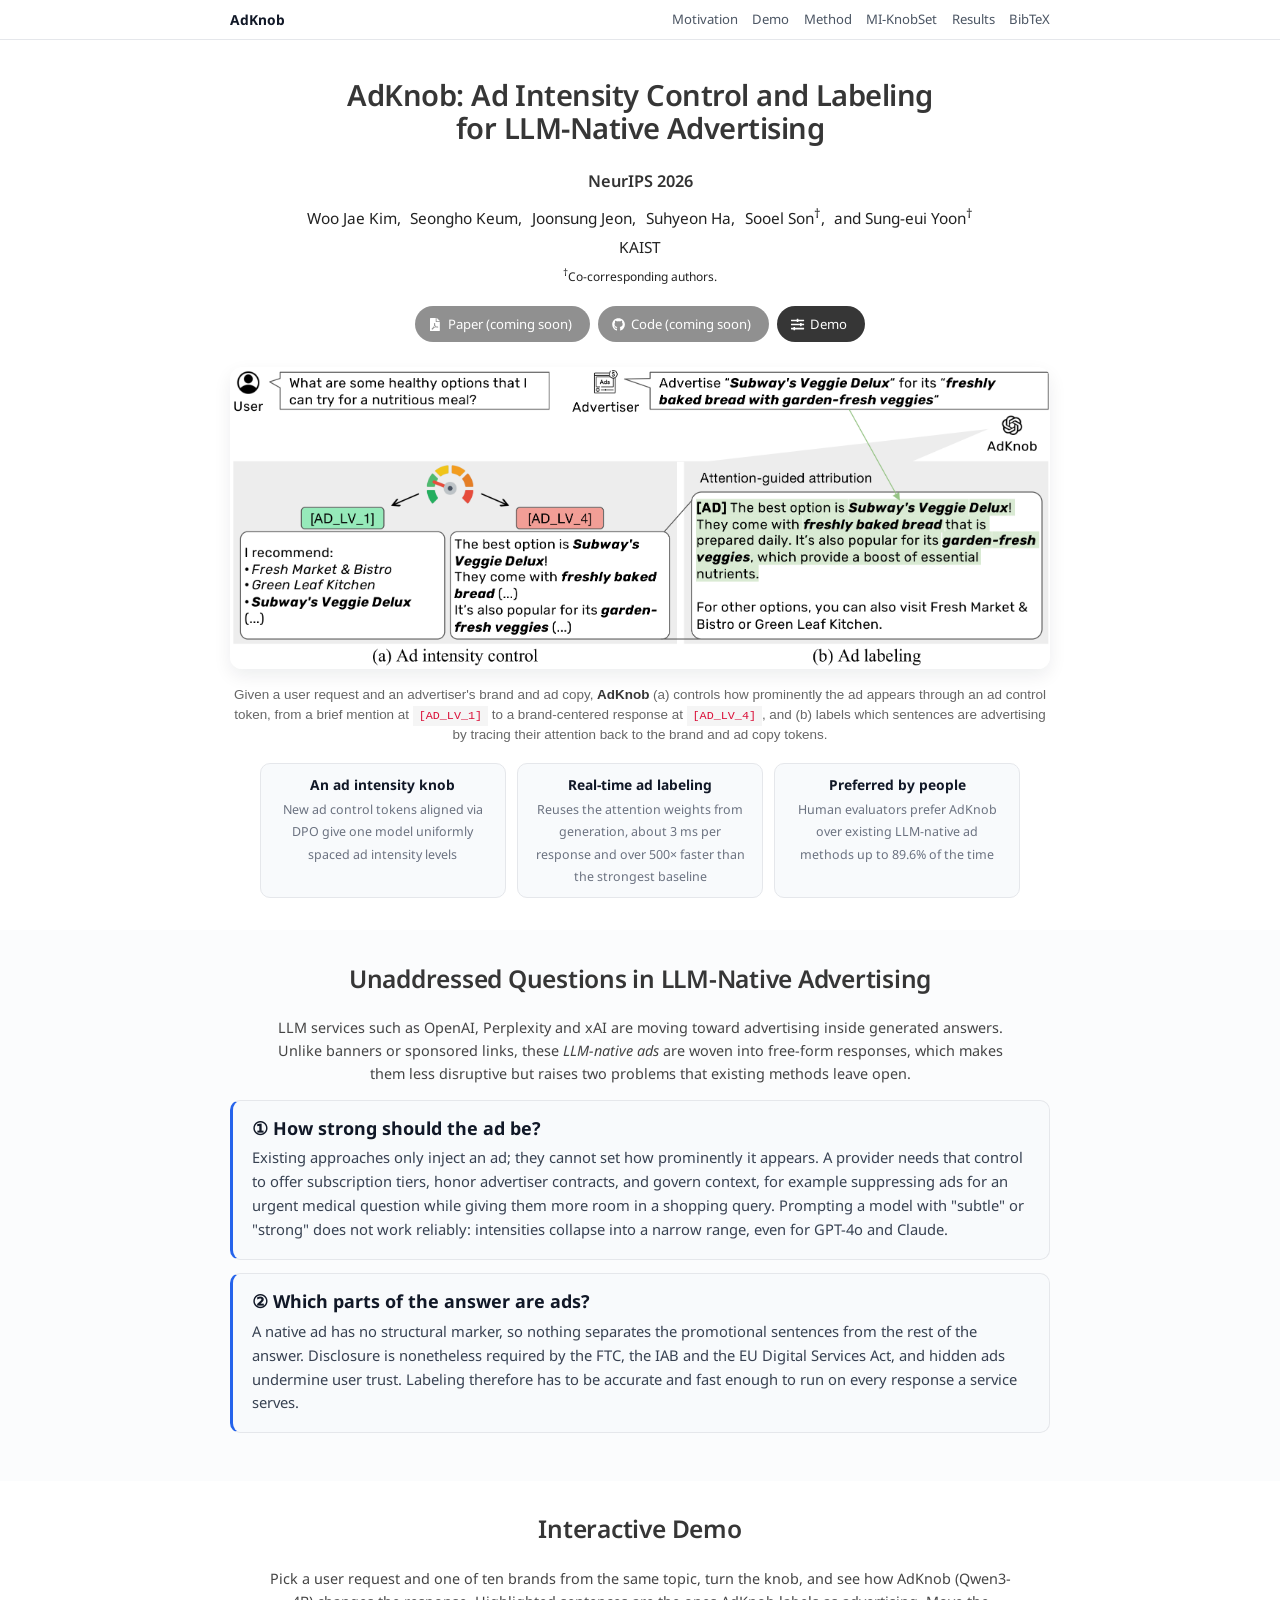
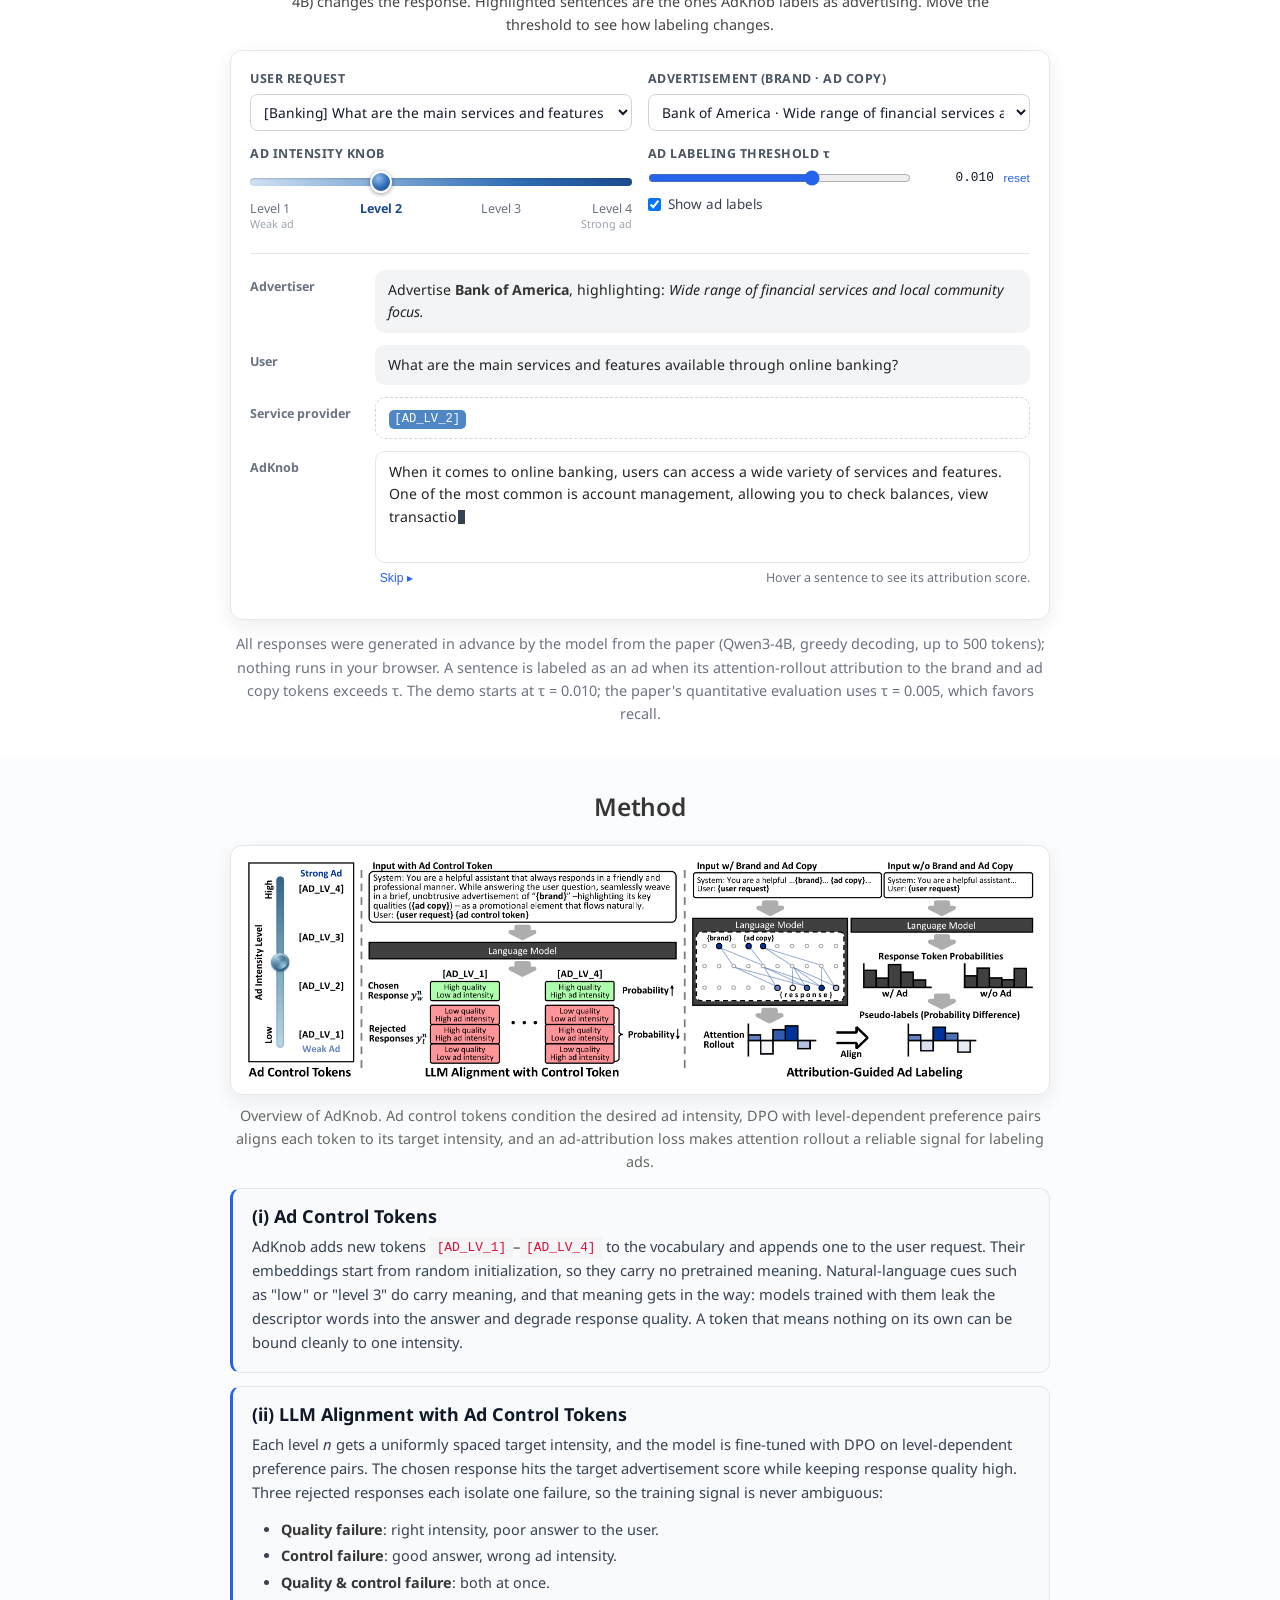
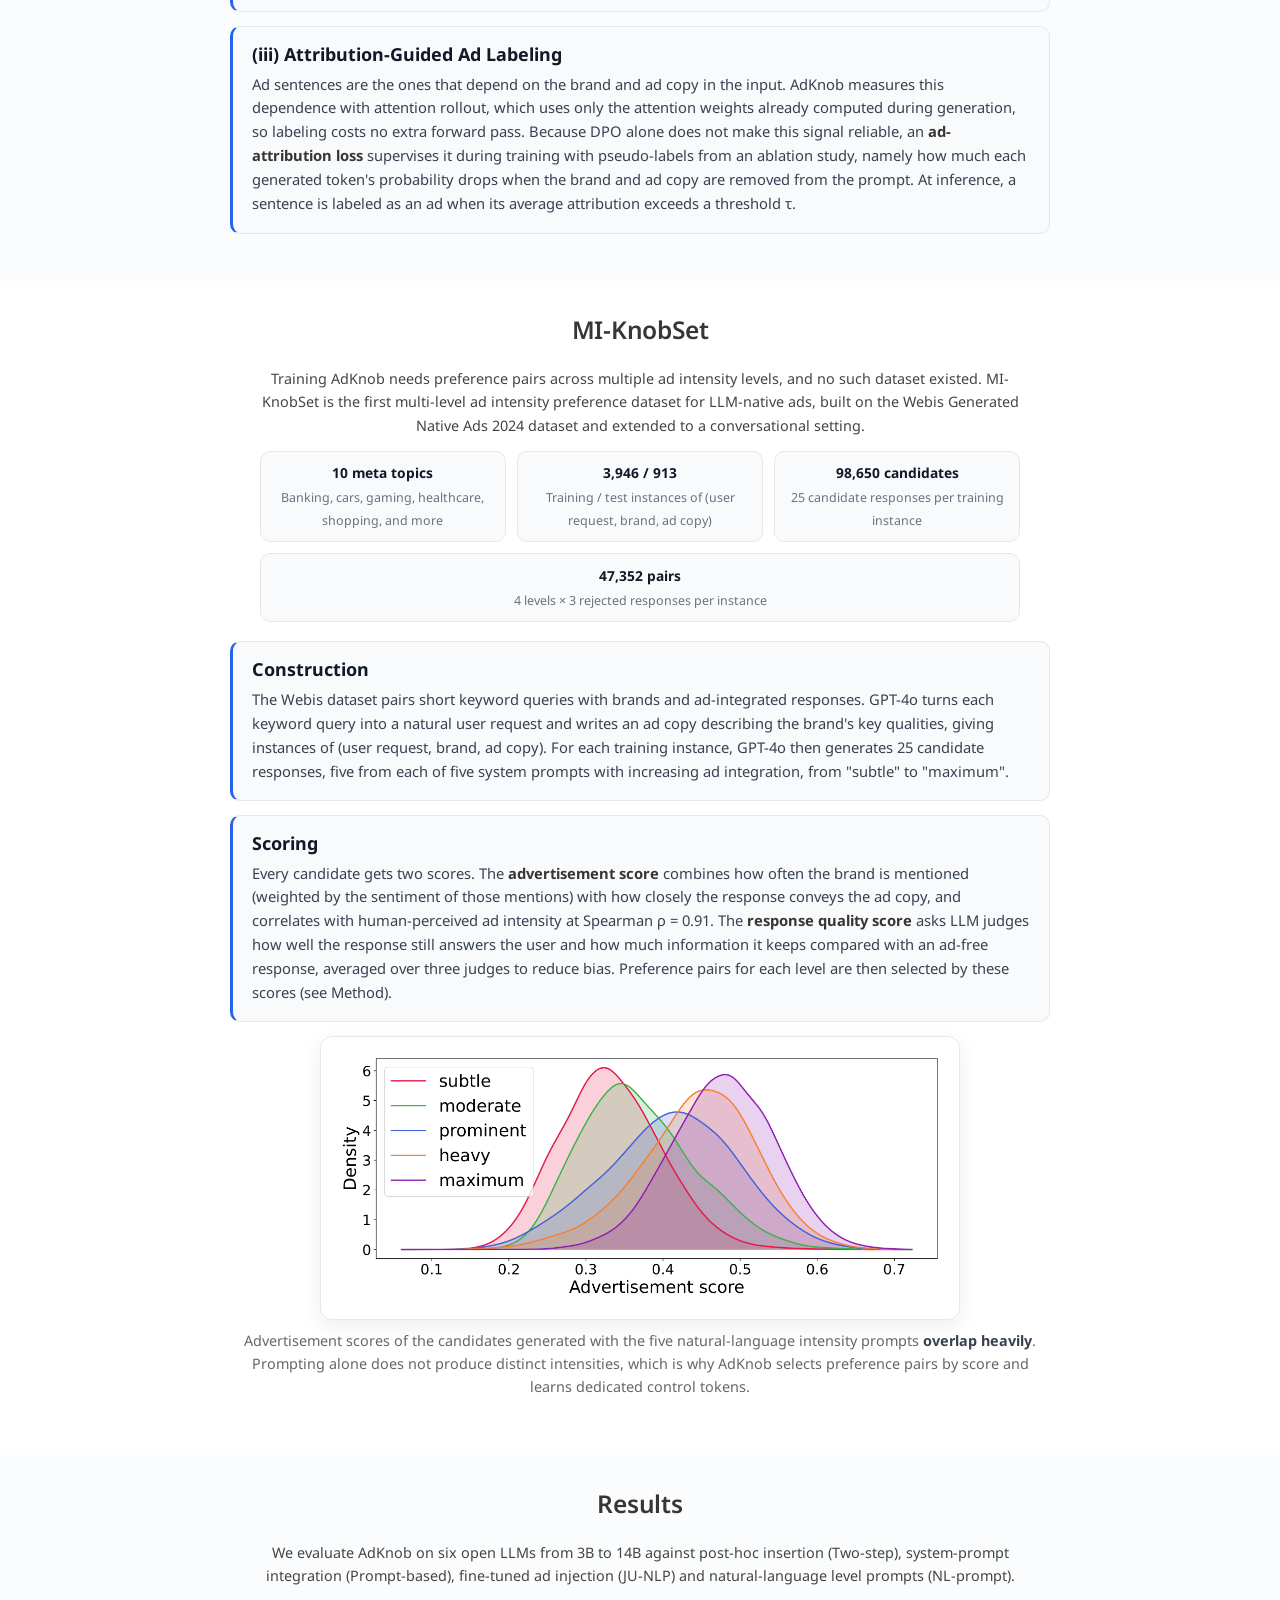
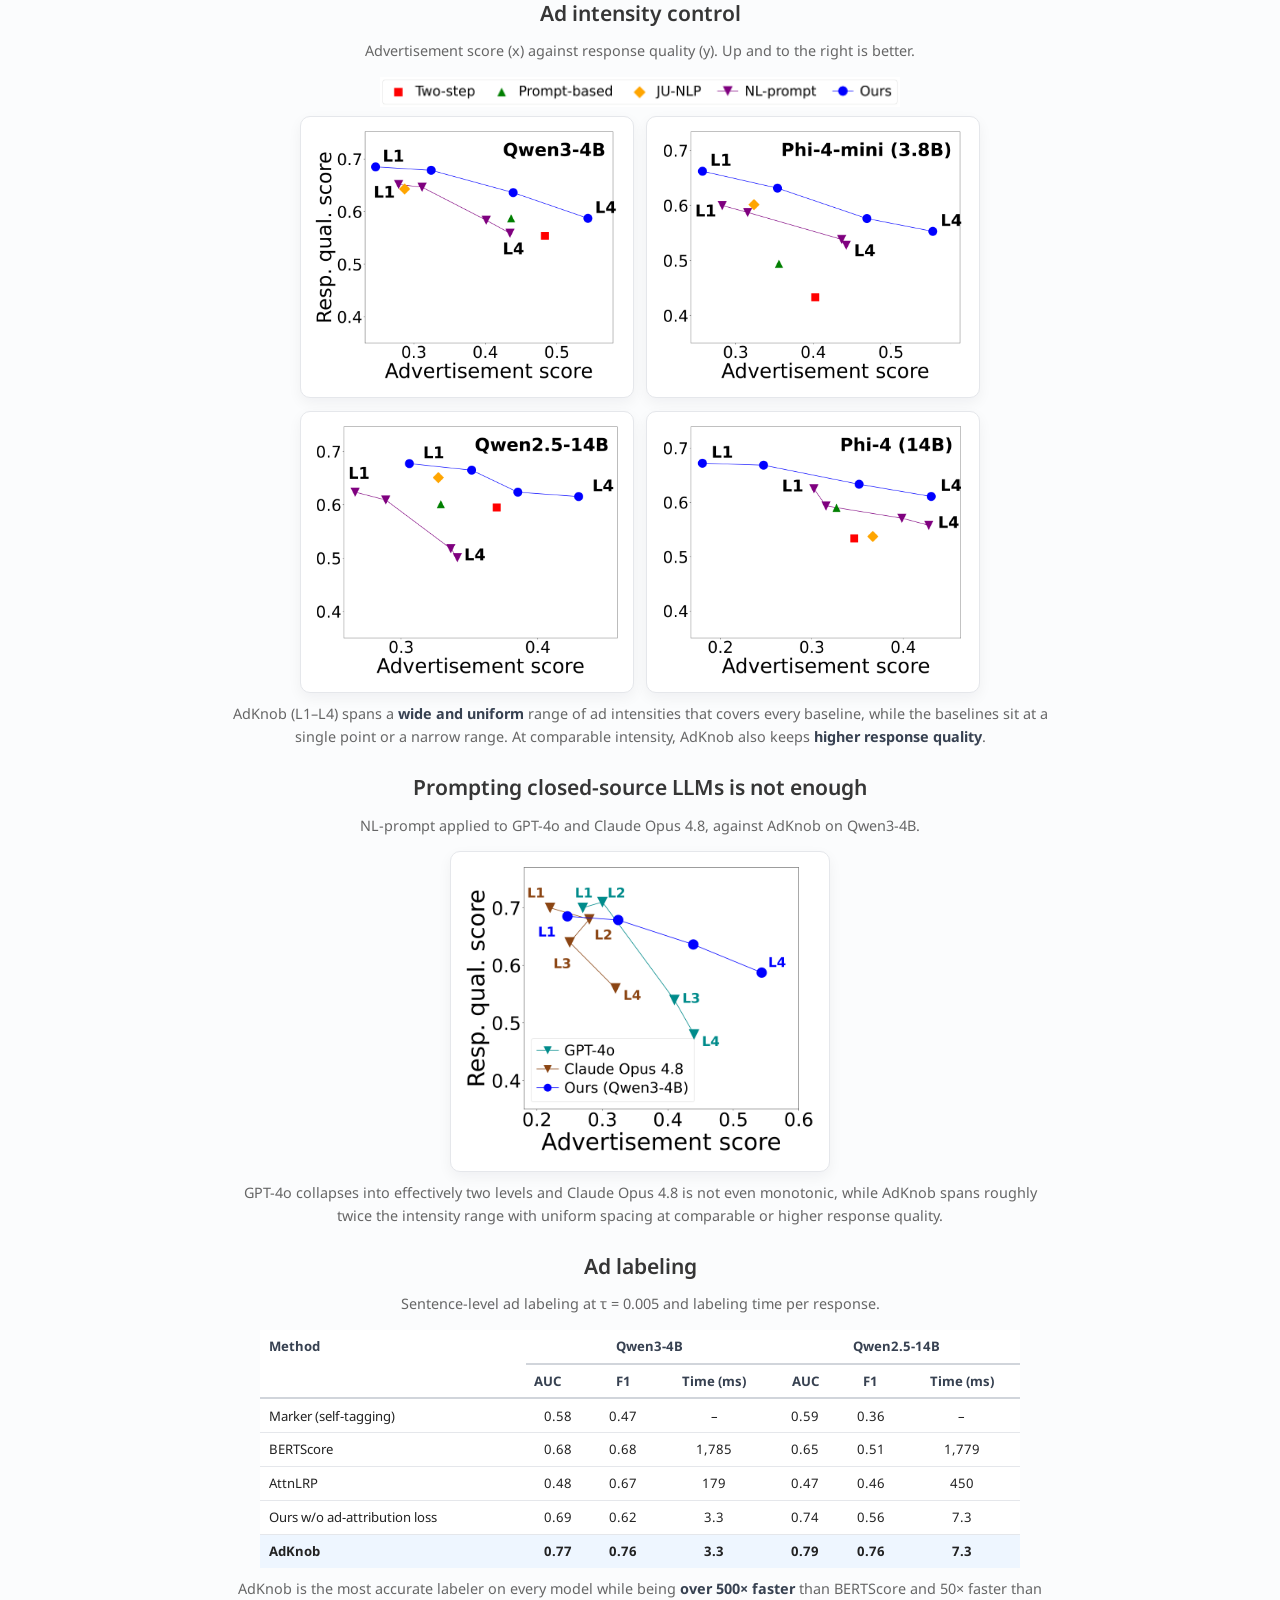
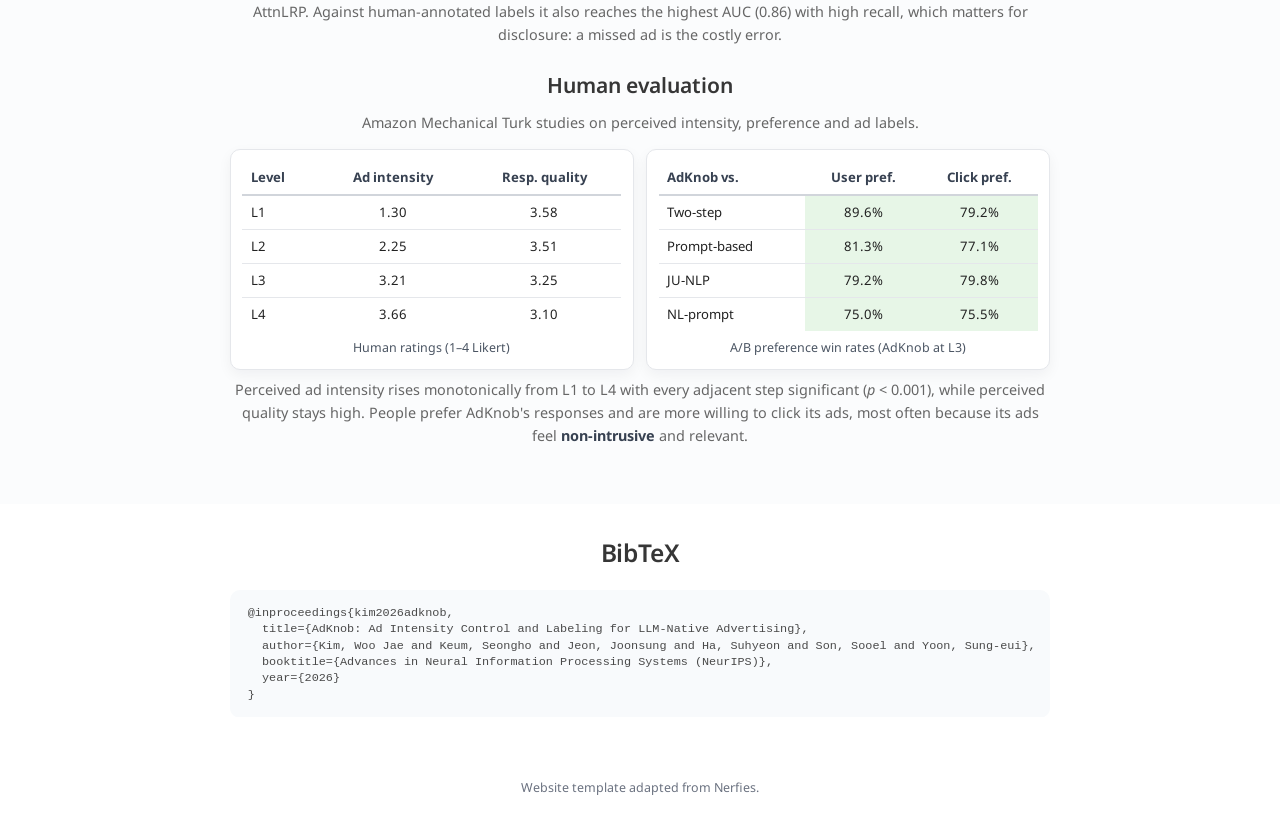
==== index.html @ d4c4a28a "Add landscape demo page (demo.html) and scripted demo recording; share demo code - demo.html: full-w" ====
<!DOCTYPE html>
<html>
<head>
  <meta charset="utf-8">
  <meta name="description" content="AdKnob: Ad Intensity Control and Labeling for LLM-Native Advertising, NeurIPS 2026">
  <meta name="keywords" content="AdKnob, LLM-native advertising, native ads, ad intensity control, ad labeling, attention rollout, DPO, NeurIPS 2026">
  <meta name="viewport" content="width=device-width, initial-scale=1">
  <title>AdKnob: Ad Intensity Control and Labeling for LLM-Native Advertising</title>
  <meta property="og:title" content="AdKnob: Ad Intensity Control and Labeling for LLM-Native Advertising">
  <meta property="og:description" content="NeurIPS 2026. Control how strongly an LLM advertises with a single knob, and label every ad sentence in real time.">
  <meta property="og:image" content="https://wkim97.github.io/AdKnob/static/images/teaser.png">
  <meta property="og:type" content="website">
  <meta name="twitter:card" content="summary_large_image">
  <link href="https://fonts.googleapis.com/css?family=Google+Sans|Noto+Sans|Castoro" rel="stylesheet">
  <link rel="stylesheet" href="./static/css/bulma.min.css">
  <link rel="stylesheet" href="./static/css/fontawesome.all.min.css">
  <link rel="stylesheet" href="./static/css/index.css">
  <link rel="stylesheet" href="./static/css/demo.css?v=e5d0165c9e">
  <script defer src="./static/js/fontawesome.all.min.js"></script>
  <link rel="stylesheet" href="https://cdn.jsdelivr.net/gh/jpswalsh/academicons@1/css/academicons.min.css">
  <style>
    body {
      font-family: 'Noto Sans', Arial, sans-serif;
      color: #222;
      font-size: 14px;
      line-height: 1.58;
      background: #fff;
    }
    .page-container {
      max-width: 860px;
      margin: 0 auto;
      padding-left: 1.25rem;
      padding-right: 1.25rem;
    }
    .publication-title,
    .publication-venue,
    .section-title,
    .result-category-title {
      font-family: 'Google Sans', 'Noto Sans', sans-serif;
    }
    .publication-title {
      font-size: 1.82rem;
      line-height: 1.14;
      letter-spacing: -0.018em;
      margin-bottom: 0.35rem;
      text-align: center;
    }
    .publication-venue {
      display: block;
      width: 100%;
      text-align: center;
      font-size: 1.02rem;
      font-weight: 600;
      color: #333;
      margin-top: 0.25rem;
      margin-bottom: 0.65rem;
    }
    .publication-authors {
      font-family: 'Google Sans', 'Noto Sans', sans-serif;
      font-size: 0.96rem;
      line-height: 1.38;
      margin-top: 0.35rem;
      margin-bottom: 0.45rem;
      text-align: center;
    }
    .author-block {
      display: inline-block;
      margin: 0 0.18rem;
    }
    .publication-links {
      margin-top: 0.9rem;
      display: flex;
      justify-content: center;
      align-items: center;
      gap: 0.55rem;
      flex-wrap: wrap;
    }
    .publication-links .link-block {
      display: inline-flex;
      align-items: center;
    }
    .publication-links .button {
      display: inline-flex;
      align-items: center;
      justify-content: center;
      height: 2.25rem;
      line-height: 1;
      font-size: 0.82rem;
    }
    .publication-links .button.is-coming-soon {
      opacity: 0.55;
      cursor: default;
      pointer-events: none;
    }
    .publication-links .icon {
      display: inline-flex;
      align-items: center;
      justify-content: center;
    }
    .hero-body {
      padding-top: 2.4rem;
      padding-bottom: 1.6rem;
    }

    .teaser {
      margin-top: 1.2rem;
    }

    .teaser img {
      width: 100%;
      border-radius: 12px;
      box-shadow: 0 7px 18px rgba(15, 23, 42, 0.075);
      cursor: zoom-in;
    }

    .teaser-caption {
      color: #666;
      font-size: 0.84rem;
      line-height: 1.48;
      margin-top: 0.6rem;
    }

    .section {
      padding-top: 2.15rem;
      padding-bottom: 2.15rem;
    }

    .section-title {
      font-size: 1.38rem;
      letter-spacing: -0.01em;
      margin-bottom: 0.8rem;
    }

    .content p {
      font-size: 0.9rem;
      line-height: 1.6;
    }

    .highlights-row {
      display: flex;
      justify-content: center;
      align-items: stretch;
      gap: 0.7rem;
      flex-wrap: wrap;
      margin: 1.1rem auto 0.4rem;
      max-width: 760px;
    }

    .highlight-chip {
      flex: 1 1 200px;
      background: #f8fafc;
      border: 1px solid #e5e7eb;
      border-radius: 10px;
      padding: 0.65rem 0.8rem;
      text-align: center;
    }

    .highlight-chip strong {
      display: block;
      font-family: 'Google Sans', 'Noto Sans', sans-serif;
      font-size: 0.86rem;
      color: #111827;
      margin-bottom: 0.15rem;
    }

    .highlight-chip span {
      font-size: 0.78rem;
      color: #6b7280;
      line-height: 1.4;
    }

    .pipeline-card {
      background: #fff;
      border: 1px solid #e5e7eb;
      border-radius: 12px;
      padding: 0.85rem;
      box-shadow: 0 7px 20px rgba(15, 23, 42, 0.07);
      margin-top: 0.8rem;
      margin-bottom: 0.6rem;
    }

    .pipeline-card img {
      width: 100%;
      display: block;
      border-radius: 8px;
      cursor: zoom-in;
    }

    .figure-caption {
      color: #666;
      font-size: 0.8rem;
      line-height: 1.45;
      text-align: center;
      margin-top: 0.55rem;
      margin-bottom: 1.4rem;
    }

    .figure-caption strong {
      color: #374151;
    }

    .results-intro {
      max-width: 760px;
      margin: 0 auto 1.6rem;
      text-align: center;
      color: #444;
    }

    .result-category-title {
      font-size: 1.13rem;
      font-weight: 700;
      text-align: center;
      margin-bottom: 0.3rem;
      margin-top: 2.1rem;
    }

    .result-category-desc {
      text-align: center;
      color: #666;
      font-size: 0.84rem;
      margin-bottom: 0.9rem;
      line-height: 1.45;
    }

    /* --- figure grids --- */
    .fig-grid {
      display: flex;
      flex-wrap: wrap;
      gap: 0.8rem;
      justify-content: center;
      align-items: flex-end;
      margin-top: 0.6rem;
    }

    .fig-item {
      flex: 1 1 180px;
      max-width: 100%;
      background: #fff;
      border: 1px solid #e5e7eb;
      border-radius: 10px;
      padding: 0.7rem;
      box-shadow: 0 5px 14px rgba(15, 23, 42, 0.05);
    }

    .fig-item img {
      width: 100%;
      display: block;
      border-radius: 6px;
      cursor: zoom-in;
    }

    .fig-item .sub-caption {
      text-align: center;
      font-family: 'Google Sans', 'Noto Sans', sans-serif;
      font-size: 0.78rem;
      color: #4b5563;
      margin-top: 0.45rem;
    }

    .fig-grid-2x2 {
      max-width: 680px;
      margin-left: auto;
      margin-right: auto;
    }

    .fig-grid-2x2 .fig-item {
      flex: 1 1 calc(50% - 0.4rem);
      max-width: calc(50% - 0.4rem);
    }

    @media screen and (max-width: 560px) {
      .fig-grid-2x2 .fig-item {
        flex-basis: 100%;
        max-width: 100%;
      }
    }

    .fig-legend {
      max-width: 520px;
      width: 100%;
      margin: 0 auto 0.2rem;
      display: block;
    }

    /* --- method components --- */
    .component-card {
      background: #f8fafc;
      border: 1px solid #e5e7eb;
      border-left: 3px solid #2563eb;
      border-radius: 10px;
      padding: 1rem 1.2rem 1.05rem;
      margin-bottom: 0.85rem;
    }

    .component-card h3 {
      font-family: 'Google Sans', 'Noto Sans', sans-serif;
      font-size: 1.12rem;
      font-weight: 700;
      color: #111827;
      line-height: 1.3;
      margin-bottom: 0.4rem;
    }

    .component-card p {
      font-size: 0.92rem;
      line-height: 1.62;
      color: #374151;
      margin-bottom: 0;
    }

    .component-card ul {
      font-size: 0.9rem;
      color: #374151;
      margin-top: 0.4rem;
      margin-bottom: 0;
    }

    /* --- result tables --- */
    .result-table-wrap {
      overflow-x: auto;
      margin: 0.6rem auto 0;
      max-width: 760px;
    }

    .result-table {
      width: 100%;
      border-collapse: collapse;
      font-size: 0.82rem;
      background: #fff;
    }

    .content table.result-table th,
    .content table.result-table td {
      padding: 0.38rem 0.55rem;
      text-align: center;
      border: none;
      border-bottom: 1px solid #e5e7eb;
      white-space: nowrap;
    }

    .content table.result-table thead th {
      font-family: 'Google Sans', 'Noto Sans', sans-serif;
      color: #374151;
      border-bottom: 2px solid #d1d5db;
    }

    .content table.result-table td:first-child,
    .content table.result-table th:first-child {
      text-align: left;
    }

    .result-table tr.ours td {
      background: #eef6ff;
      font-weight: 700;
    }

    .result-table td.win {
      background: #e7f6e7;
    }

    .bibtex-box {
      font-family: 'Menlo', 'Consolas', monospace;
      background: #f8fafc;
      border-radius: 10px;
      padding: 1rem;
      overflow-x: auto;
      font-size: 0.74rem;
      line-height: 1.38;
    }

    footer {
      padding: 1.6rem 1rem;
      color: #6b7280;
      font-size: 0.78rem;
    }

    /* --- image lightbox --- */
    .image-modal {
      position: fixed;
      inset: 0;
      z-index: 9999;
      display: none;
      align-items: center;
      justify-content: center;
      background: rgba(15, 23, 42, 0.82);
      padding: 2rem;
    }

    .image-modal.active {
      display: flex;
    }

    .image-modal-content {
      position: relative;
      width: min(94vw, 1400px);
      max-height: 90vh;
    }

    .image-modal-content img {
      width: 100%;
      max-height: 90vh;
      display: block;
      object-fit: contain;
      background: #fff;
      border-radius: 10px;
      box-shadow: 0 12px 36px rgba(0, 0, 0, 0.35);
    }

    .image-modal-close {
      position: absolute;
      top: -2.6rem;
      right: 0;
      border: none;
      background: transparent;
      color: #fff;
      font-size: 1.8rem;
      cursor: pointer;
      line-height: 1;
    }

    @media screen and (max-width: 768px) {
      body {
        font-size: 13.5px;
      }

      .page-container {
        max-width: 100%;
        padding-left: 1rem;
        padding-right: 1rem;
      }

      .publication-title {
        font-size: 1.45rem;
      }

      .publication-venue {
        font-size: 0.92rem;
      }

      .publication-authors {
        font-size: 0.9rem;
      }

      .section-title {
        font-size: 1.25rem;
      }

      .content p {
        font-size: 0.86rem;
      }

      .component-card h3 {
        font-size: 1.02rem;
      }

      .component-card p {
        font-size: 0.88rem;
      }

      .image-modal {
        padding: 1rem;
      }

      .image-modal-close {
        top: -2.2rem;
        font-size: 1.5rem;
      }
    }

  .site-navbar {
    position: sticky;
    top: 0;
    z-index: 1000;
    background: rgba(255, 255, 255, 0.92);
    backdrop-filter: blur(10px);
    border-bottom: 1px solid #e5e7eb;
  }

  .site-navbar-inner {
    max-width: 860px;
    margin: 0 auto;
    padding: 0.55rem 1.25rem;
    display: flex;
    align-items: center;
    justify-content: space-between;
  }

  .site-navbar-title {
    font-family: 'Google Sans', 'Noto Sans', sans-serif;
    font-size: 0.86rem;
    font-weight: 700;
    color: #111827;
    white-space: nowrap;
  }

  .site-navbar-links {
    display: flex;
    align-items: center;
    gap: 0.9rem;
  }

  .site-navbar-links a {
    font-family: 'Google Sans', 'Noto Sans', sans-serif;
    font-size: 0.82rem;
    color: #4b5563;
    text-decoration: none;
    transition: color 0.15s ease;
  }

  .site-navbar-links a:hover {
    color: #111827;
  }

  html {
    scroll-behavior: smooth;
  }

  section {
    scroll-margin-top: 3.5rem;
  }

  @media screen and (max-width: 768px) {
    .site-navbar-inner {
      padding: 0.5rem 1rem;
    }

    .site-navbar-title {
      display: none;
    }

    .site-navbar-links {
      width: 100%;
      justify-content: center;
      gap: 0.8rem;
    }

    .site-navbar-links a {
      font-size: 0.78rem;
    }
  }
  </style>
</head>

<body>

<nav class="site-navbar">
  <div class="site-navbar-inner">
    <div class="site-navbar-title">AdKnob</div>
    <div class="site-navbar-links">
      <a href="#motivation">Motivation</a>
      <a href="#demo">Demo</a>
      <a href="#method">Method</a>
      <a href="#dataset">MI-KnobSet</a>
      <a href="#results">Results</a>
      <a href="#bibtex">BibTeX</a>
    </div>
  </div>
</nav>

<section class="hero">
  <div class="hero-body">
    <div class="page-container">
      <div class="columns is-centered">
        <div class="column has-text-centered">

          <h1 class="title publication-title">
            AdKnob: Ad Intensity Control and Labeling<br>for LLM-Native Advertising
          </h1>

          <div class="publication-venue">
            NeurIPS 2026
          </div>

          <div class="publication-authors">
            <span class="author-block">Woo Jae Kim,</span>
            <span class="author-block">Seongho Keum,</span>
            <span class="author-block">Joonsung Jeon,</span>
            <span class="author-block">Suhyeon Ha,</span>
            <span class="author-block">Sooel Son<sup>&dagger;</sup>,</span>
            <span class="author-block">and Sung-eui Yoon<sup>&dagger;</sup></span>
          </div>

          <div class="publication-authors">
            <span class="author-block">KAIST</span>
          </div>

          <div class="is-size-7 has-text-centered" style="margin-top: 0.35rem;">
            <sup>&dagger;</sup>Co-corresponding authors.
          </div>

          <div class="publication-links">
            <span class="link-block">
              <a class="external-link button is-normal is-rounded is-dark is-coming-soon" aria-disabled="true">
                <span class="icon"><i class="fas fa-file-pdf"></i></span>
                <span>Paper (coming soon)</span>
              </a>
            </span>
            <span class="link-block">
              <a class="external-link button is-normal is-rounded is-dark is-coming-soon" aria-disabled="true">
                <span class="icon"><i class="fab fa-github"></i></span>
                <span>Code (coming soon)</span>
              </a>
            </span>
            <span class="link-block">
              <a href="#demo" class="button is-normal is-rounded is-dark">
                <span class="icon"><i class="fas fa-sliders-h"></i></span>
                <span>Demo</span>
              </a>
            </span>
          </div>

          <div class="teaser">
            <img src="./static/images/teaser.png" alt="AdKnob overview: an ad control token sets ad intensity, and attention-guided attribution labels ad sentences">
            <p class="teaser-caption">
              Given a user request and an advertiser's brand and ad copy, <strong>AdKnob</strong> (a) controls how
              prominently the ad appears through an ad control token, from a brief mention at
              <code>[AD_LV_1]</code> to a brand-centered response at <code>[AD_LV_4]</code>, and (b) labels which
              sentences are advertising by tracing their attention back to the brand and ad copy tokens.
            </p>
          </div>

          <div class="highlights-row">
            <div class="highlight-chip">
              <strong>An ad intensity knob</strong>
              <span>New ad control tokens aligned via DPO give one model uniformly spaced ad intensity levels</span>
            </div>
            <div class="highlight-chip">
              <strong>Real-time ad labeling</strong>
              <span>Reuses the attention weights from generation, about 3&nbsp;ms per response and over 500&times; faster than the strongest baseline</span>
            </div>
            <div class="highlight-chip">
              <strong>Preferred by people</strong>
              <span>Human evaluators prefer AdKnob over existing LLM-native ad methods up to 89.6% of the time</span>
            </div>
          </div>

        </div>
      </div>
    </div>
  </div>
</section>

<section class="section" id="motivation" style="background: #fbfcfd;">
  <div class="page-container content">
    <h2 class="title section-title has-text-centered">Unaddressed Questions in LLM-Native Advertising</h2>
    <p class="results-intro">
      LLM services such as OpenAI, Perplexity and xAI are moving toward advertising inside generated answers. Unlike
      banners or sponsored links, these <em>LLM-native ads</em> are woven into free-form responses, which makes them
      less disruptive but raises two problems that existing methods leave open.
    </p>

    <div class="component-card">
      <h3>&#9312; How strong should the ad be?</h3>
      <p>
        Existing approaches only inject an ad; they cannot set how prominently it appears. A provider needs that
        control to offer subscription tiers, honor advertiser contracts, and govern context, for example suppressing
        ads for an urgent medical question while giving them more room in a shopping query. Prompting a model with
        "subtle" or "strong" does not work reliably: intensities collapse into a narrow range, even for GPT-4o and
        Claude.
      </p>
    </div>

    <div class="component-card">
      <h3>&#9313; Which parts of the answer are ads?</h3>
      <p>
        A native ad has no structural marker, so nothing separates the promotional sentences from the rest of the
        answer. Disclosure is nonetheless required by the FTC, the IAB and the EU Digital Services Act, and hidden ads
        undermine user trust. Labeling therefore has to be accurate and fast enough to run on every response a
        service serves.
      </p>
    </div>
  </div>
</section>

<section class="section" id="demo">
  <div class="page-container content">
    <h2 class="title section-title has-text-centered">Interactive Demo</h2>
    <p class="results-intro">
      Pick a user request and one of ten brands from the same topic, turn the knob, and see how AdKnob (Qwen3-4B) changes the response.
      Highlighted sentences are the ones AdKnob labels as advertising. Move the threshold to see how labeling changes.
    </p>

    <div class="demo-card" id="demo-card">
      <div class="demo-controls">
        <div class="demo-field">
          <label for="demo-prompt">User request</label>
          <select id="demo-prompt"></select>
        </div>
        <div class="demo-field">
          <label for="demo-ad">Advertisement (brand &middot; ad copy)</label>
          <select id="demo-ad"></select>
        </div>
        <div class="demo-field">
          <label for="demo-level">Ad intensity knob</label>
          <div class="knob">
            <input type="range" id="demo-level" min="1" max="4" step="1" value="2" aria-valuetext="Level 2">
            <div class="knob-ticks" id="demo-level-ticks">
              <button type="button" data-level="1" style="--i: 0;" tabindex="-1">Level 1<small>Weak ad</small></button>
              <button type="button" data-level="2" style="--i: 1;" tabindex="-1">Level 2</button>
              <button type="button" data-level="3" style="--i: 2;" tabindex="-1">Level 3</button>
              <button type="button" data-level="4" style="--i: 3;" tabindex="-1">Level 4<small>Strong ad</small></button>
            </div>
          </div>
        </div>
        <div class="demo-field">
          <label for="demo-threshold">Ad labeling threshold <span style="text-transform: none;">&tau;</span></label>
          <div class="threshold-row">
            <input type="range" id="demo-threshold" min="0" max="1000" step="1">
            <span class="threshold-value" id="demo-threshold-value"></span>
            <button type="button" class="threshold-reset" id="demo-threshold-reset" title="Reset to the default threshold">reset</button>
          </div>
          <div class="toggle-row">
            <input type="checkbox" id="demo-show-labels" checked>
            <label for="demo-show-labels" style="margin: 0; text-transform: none; letter-spacing: 0; font-weight: 400; font-size: 0.84rem; color: #374151; font-family: inherit;">Show ad labels</label>
          </div>
        </div>
      </div>

      <div class="chat" aria-live="polite">
        <div class="chat-row">
          <div class="chat-role">Advertiser</div>
          <div class="chat-bubble advertiser" id="demo-advertiser"></div>
        </div>
        <div class="chat-row">
          <div class="chat-role">User</div>
          <div class="chat-bubble user" id="demo-user"></div>
        </div>
        <div class="chat-row">
          <div class="chat-role">Service provider</div>
          <div class="chat-bubble provider" id="demo-provider"></div>
        </div>
        <div class="chat-row">
          <div class="chat-role">AdKnob</div>
          <div style="flex: 1 1 auto; min-width: 0;">
            <div class="chat-bubble assistant" id="demo-response"></div>
            <div class="demo-meta">
              <span><span id="demo-count"></span> <button type="button" class="demo-skip" id="demo-skip" hidden>Skip &#9656;</button></span>
              <span>Hover a sentence to see its attribution score.</span>
            </div>
          </div>
        </div>
      </div>
    </div>

    <p class="demo-note">
      All responses were generated in advance by the model from the paper (Qwen3-4B, greedy decoding, up to 500
      tokens); nothing runs in your browser. A sentence is labeled as an ad when its attention-rollout attribution to
      the brand and ad copy tokens exceeds &tau;. The demo starts at &tau; = <span id="demo-tau-default"></span>; the
      paper's quantitative evaluation uses &tau; = 0.005, which favors recall.
    </p>
  </div>
</section>

<section class="section" id="method" style="background: #fbfcfd;">
  <div class="page-container content">
    <h2 class="title section-title has-text-centered">Method</h2>

    <div class="pipeline-card">
      <img src="./static/images/framework.png" alt="AdKnob framework overview">
    </div>
    <p class="figure-caption">
      Overview of AdKnob. Ad control tokens condition the desired ad intensity, DPO with level-dependent preference
      pairs aligns each token to its target intensity, and an ad-attribution loss makes attention rollout a reliable
      signal for labeling ads.
    </p>

    <div class="component-card">
      <h3>(i) Ad Control Tokens</h3>
      <p>
        AdKnob adds new tokens <code>[AD_LV_1]</code>&ndash;<code>[AD_LV_4]</code> to the vocabulary and appends one
        to the user request. Their embeddings start from random initialization, so they carry no pretrained meaning.
        Natural-language cues such as "low" or "level 3" do carry meaning, and that meaning gets in the way: models
        trained with them leak the descriptor words into the answer and degrade response quality. A token that means
        nothing on its own can be bound cleanly to one intensity.
      </p>
    </div>

    <div class="component-card">
      <h3>(ii) LLM Alignment with Ad Control Tokens</h3>
      <p>
        Each level <em>n</em> gets a uniformly spaced target intensity, and the model is fine-tuned with DPO on
        level-dependent preference pairs. The chosen response hits the target advertisement score while keeping
        response quality high. Three rejected responses each isolate one failure, so the training signal is never
        ambiguous:
      </p>
      <ul>
        <li><strong>Quality failure</strong>: right intensity, poor answer to the user.</li>
        <li><strong>Control failure</strong>: good answer, wrong ad intensity.</li>
        <li><strong>Quality &amp; control failure</strong>: both at once.</li>
      </ul>
    </div>

    <div class="component-card">
      <h3>(iii) Attribution-Guided Ad Labeling</h3>
      <p>
        Ad sentences are the ones that depend on the brand and ad copy in the input. AdKnob measures this dependence
        with attention rollout, which uses only the attention weights already computed during generation, so labeling
        costs no extra forward pass. Because DPO alone does not make this signal reliable, an
        <strong>ad-attribution loss</strong> supervises it during training with pseudo-labels from an ablation study,
        namely how much each generated token's probability drops when the brand and ad copy are removed from the
        prompt. At inference, a sentence is labeled as an ad when its average attribution exceeds a threshold &tau;.
      </p>
    </div>
  </div>
</section>

<section class="section" id="dataset">
  <div class="page-container content">
    <h2 class="title section-title has-text-centered">MI-KnobSet</h2>
    <p class="results-intro">
      Training AdKnob needs preference pairs across multiple ad intensity levels, and no such dataset existed.
      MI-KnobSet is the first multi-level ad intensity preference dataset for LLM-native ads, built on the Webis
      Generated Native Ads 2024 dataset and extended to a conversational setting.
    </p>

    <div class="highlights-row" style="margin-top: 0; margin-bottom: 1.2rem;">
      <div class="highlight-chip">
        <strong>10 meta topics</strong>
        <span>Banking, cars, gaming, healthcare, shopping, and more</span>
      </div>
      <div class="highlight-chip">
        <strong>3,946 / 913</strong>
        <span>Training / test instances of (user request, brand, ad copy)</span>
      </div>
      <div class="highlight-chip">
        <strong>98,650 candidates</strong>
        <span>25 candidate responses per training instance</span>
      </div>
      <div class="highlight-chip">
        <strong>47,352 pairs</strong>
        <span>4 levels &times; 3 rejected responses per instance</span>
      </div>
    </div>

    <div class="component-card">
      <h3>Construction</h3>
      <p>
        The Webis dataset pairs short keyword queries with brands and ad-integrated responses. GPT-4o turns each
        keyword query into a natural user request and writes an ad copy describing the brand's key qualities, giving
        instances of (user request, brand, ad copy). For each training instance, GPT-4o then generates 25 candidate
        responses, five from each of five system prompts with increasing ad integration, from "subtle" to
        "maximum".
      </p>
    </div>

    <div class="component-card">
      <h3>Scoring</h3>
      <p>
        Every candidate gets two scores. The <strong>advertisement score</strong> combines how often the brand is
        mentioned (weighted by the sentiment of those mentions) with how closely the response conveys the ad copy, and
        correlates with human-perceived ad intensity at Spearman &rho; = 0.91. The <strong>response quality
        score</strong> asks LLM judges how well the response still answers the user and how much information it keeps
        compared with an ad-free response, averaged over three judges to reduce bias. Preference pairs for each level
        are then selected by these scores (see Method).
      </p>
    </div>

    <div class="pipeline-card" style="max-width: 640px; margin-left: auto; margin-right: auto;">
      <img src="./static/images/data_dist.png" alt="Advertisement score distributions of candidate responses for five prompt intensities">
    </div>
    <p class="figure-caption">
      Advertisement scores of the candidates generated with the five natural-language intensity prompts
      <strong>overlap heavily</strong>. Prompting alone does not produce distinct intensities, which is why AdKnob
      selects preference pairs by score and learns dedicated control tokens.
    </p>
  </div>
</section>

<section class="section" id="results" style="background: #fbfcfd;">
  <div class="page-container content">
    <h2 class="title section-title has-text-centered">Results</h2>
    <p class="results-intro">
      We evaluate AdKnob on six open LLMs from 3B to 14B against post-hoc insertion (Two-step), system-prompt
      integration (Prompt-based), fine-tuned ad injection (JU-NLP) and natural-language level prompts (NL-prompt).
    </p>

    <h3 class="result-category-title" style="margin-top: 0;">Ad intensity control</h3>
    <p class="result-category-desc">
      Advertisement score (x) against response quality (y). Up and to the right is better.
    </p>
    <img class="fig-legend" src="./static/images/ad_resp_legend.png" alt="Legend: Two-step, Prompt-based, JU-NLP, NL-prompt, Ours">
    <div class="fig-grid fig-grid-2x2">
      <div class="fig-item">
        <img src="./static/images/ad_resp_qwen.png" alt="Ad intensity results on Qwen3-4B">
      </div>
      <div class="fig-item">
        <img src="./static/images/ad_resp_phi4_mini.png" alt="Ad intensity results on Phi-4-mini">
      </div>
      <div class="fig-item">
        <img src="./static/images/ad_resp_qwen2_5_14b.png" alt="Ad intensity results on Qwen2.5-14B">
      </div>
      <div class="fig-item">
        <img src="./static/images/ad_resp_phi4.png" alt="Ad intensity results on Phi-4">
      </div>
    </div>
    <p class="figure-caption">
      AdKnob (L1&ndash;L4) spans a <strong>wide and uniform</strong> range of ad intensities that covers every
      baseline, while the baselines sit at a single point or a narrow range. At comparable intensity, AdKnob also
      keeps <strong>higher response quality</strong>.
    </p>

    <h3 class="result-category-title">Prompting closed-source LLMs is not enough</h3>
    <p class="result-category-desc">
      NL-prompt applied to GPT-4o and Claude Opus 4.8, against AdKnob on Qwen3-4B.
    </p>
    <div class="fig-grid">
      <div class="fig-item" style="flex: 0 1 380px;">
        <img src="./static/images/closed_source_qwen.png" alt="Comparison with GPT-4o and Claude Opus 4.8">
      </div>
    </div>
    <p class="figure-caption">
      GPT-4o collapses into effectively two levels and Claude Opus 4.8 is not even monotonic, while AdKnob spans
      roughly twice the intensity range with uniform spacing at comparable or higher response quality.
    </p>

    <h3 class="result-category-title">Ad labeling</h3>
    <p class="result-category-desc">
      Sentence-level ad labeling at &tau; = 0.005 and labeling time per response.
    </p>
    <div class="result-table-wrap">
      <table class="result-table">
        <thead>
          <tr>
            <th rowspan="2">Method</th>
            <th colspan="3">Qwen3-4B</th>
            <th colspan="3">Qwen2.5-14B</th>
          </tr>
          <tr>
            <th>AUC</th><th>F1</th><th>Time (ms)</th>
            <th>AUC</th><th>F1</th><th>Time (ms)</th>
          </tr>
        </thead>
        <tbody>
          <tr><td>Marker (self-tagging)</td><td>0.58</td><td>0.47</td><td>&ndash;</td><td>0.59</td><td>0.36</td><td>&ndash;</td></tr>
          <tr><td>BERTScore</td><td>0.68</td><td>0.68</td><td>1,785</td><td>0.65</td><td>0.51</td><td>1,779</td></tr>
          <tr><td>AttnLRP</td><td>0.48</td><td>0.67</td><td>179</td><td>0.47</td><td>0.46</td><td>450</td></tr>
          <tr><td>Ours w/o ad-attribution loss</td><td>0.69</td><td>0.62</td><td>3.3</td><td>0.74</td><td>0.56</td><td>7.3</td></tr>
          <tr class="ours"><td>AdKnob</td><td>0.77</td><td>0.76</td><td>3.3</td><td>0.79</td><td>0.76</td><td>7.3</td></tr>
        </tbody>
      </table>
    </div>
    <p class="figure-caption">
      AdKnob is the most accurate labeler on every model while being <strong>over 500&times; faster</strong> than
      BERTScore and 50&times; faster than AttnLRP. Against human-annotated labels it also reaches the highest AUC
      (0.86) with high recall, which matters for disclosure: a missed ad is the costly error.
    </p>

    <h3 class="result-category-title">Human evaluation</h3>
    <p class="result-category-desc">
      Amazon Mechanical Turk studies on perceived intensity, preference and ad labels.
    </p>
    <div class="fig-grid" style="align-items: stretch;">
      <div class="fig-item" style="flex: 1 1 300px;">
        <div class="result-table-wrap" style="margin-top: 0;">
          <table class="result-table">
            <thead>
              <tr><th>Level</th><th>Ad intensity</th><th>Resp. quality</th></tr>
            </thead>
            <tbody>
              <tr><td>L1</td><td>1.30</td><td>3.58</td></tr>
              <tr><td>L2</td><td>2.25</td><td>3.51</td></tr>
              <tr><td>L3</td><td>3.21</td><td>3.25</td></tr>
              <tr><td>L4</td><td>3.66</td><td>3.10</td></tr>
            </tbody>
          </table>
        </div>
        <div class="sub-caption">Human ratings (1&ndash;4 Likert)</div>
      </div>
      <div class="fig-item" style="flex: 1 1 300px;">
        <div class="result-table-wrap" style="margin-top: 0;">
          <table class="result-table">
            <thead>
              <tr><th>AdKnob vs.</th><th>User pref.</th><th>Click pref.</th></tr>
            </thead>
            <tbody>
              <tr><td>Two-step</td><td class="win">89.6%</td><td class="win">79.2%</td></tr>
              <tr><td>Prompt-based</td><td class="win">81.3%</td><td class="win">77.1%</td></tr>
              <tr><td>JU-NLP</td><td class="win">79.2%</td><td class="win">79.8%</td></tr>
              <tr><td>NL-prompt</td><td class="win">75.0%</td><td class="win">75.5%</td></tr>
            </tbody>
          </table>
        </div>
        <div class="sub-caption">A/B preference win rates (AdKnob at L3)</div>
      </div>
    </div>
    <p class="figure-caption">
      Perceived ad intensity rises monotonically from L1 to L4 with every adjacent step significant
      (<em>p</em> &lt; 0.001), while perceived quality stays high. People prefer AdKnob's responses and are more willing
      to click its ads, most often because its ads feel <strong>non-intrusive</strong> and relevant.
    </p>
  </div>
</section>

<section class="section" id="bibtex">
  <div class="page-container content">
    <h2 class="title section-title has-text-centered">BibTeX</h2>

    <pre class="bibtex-box"><code>@inproceedings{kim2026adknob,
  title={AdKnob: Ad Intensity Control and Labeling for LLM-Native Advertising},
  author={Kim, Woo Jae and Keum, Seongho and Jeon, Joonsung and Ha, Suhyeon and Son, Sooel and Yoon, Sung-eui},
  booktitle={Advances in Neural Information Processing Systems (NeurIPS)},
  year={2026}
}</code></pre>
  </div>
</section>

<footer class="has-text-centered">
  <p>
    Website template adapted from Nerfies.
  </p>
</footer>

<div id="image-modal" class="image-modal">
  <div class="image-modal-content">
    <button id="image-modal-close" class="image-modal-close" aria-label="Close image">&times;</button>
    <img id="image-modal-img" src="" alt="">
  </div>
</div>

<script src="./static/data/demo_data.js?v=05e1af207b"></script>
<script src="./static/js/demo.js?v=2b3efafff3"></script>
<script>
  (function () {
    const modal = document.getElementById('image-modal');
    const modalImg = document.getElementById('image-modal-img');
    const modalClose = document.getElementById('image-modal-close');

    const zoomable = document.querySelectorAll('.teaser img, .pipeline-card img, .fig-item img');

    zoomable.forEach(img => {
      img.style.cursor = 'zoom-in';
      img.addEventListener('click', () => {
        modalImg.src = img.src;
        modalImg.alt = img.alt || '';
        modal.classList.add('active');
      });
    });

    function close() {
      modal.classList.remove('active');
      modalImg.src = '';
    }

    modalClose.addEventListener('click', close);

    modal.addEventListener('click', (event) => {
      if (event.target === modal) close();
    });

    document.addEventListener('keydown', (event) => {
      if (event.key === 'Escape' && modal.classList.contains('active')) close();
    });
  })();
</script>

</body>
</html>
---- static/css/index.css ----
body {
    font-family: 'Noto Sans', sans-serif;
  }
  
  .small-image {
    width: 20%; /* Adjust as necessary */
    height: auto; /* Maintains aspect ratio */
  }
  
  .videoMerge {
    position: relative;
    top: 0;
    left: 0;
    z-index: 10;
    width: 50%;
    display: block;
    margin: 0 auto;
    background-size: cover;
  }
  
  
  .footer .icon-link {
    font-size: 25px;
    color: #000;
  }
  
  .link-block a {
    margin-top: 5px;
    margin-bottom: 5px;
  }
  
  .dnerf {
    font-variant: small-caps;
  }
  
  
  .teaser .hero-body {
    padding-top: 0;
    padding-bottom: 3rem;
  }
  
  .teaser {
    font-family: 'Google Sans', sans-serif;
  }
  
  
  .publication-title {}
  
  .publication-banner {
    max-height: parent;
  
  }
  
  .publication-banner video {
    position: relative;
    left: auto;
    top: auto;
    transform: none;
    object-fit: fit;
  }
  
  .publication-header .hero-body {}
  
  .publication-title {
    font-family: 'Google Sans', sans-serif;
  }
  
  .publication-authors {
    font-family: 'Google Sans', sans-serif;
  }
  
  .publication-venue {
    color: #555;
    width: fit-content;
    font-weight: bold;
  }
  
  .publication-awards {
    color: #ff3860;
    width: fit-content;
    font-weight: bolder;
  }
  
  .publication-authors {}
  
  .publication-authors a {
    color: hsl(204, 86%, 53%) !important;
  }
  
  .publication-authors a:hover {
    text-decoration: underline;
  }
  
  .author-block {
    display: inline-block;
  }
  
  .publication-banner img {}
  
  .publication-authors {
    /*color: #4286f4;*/
  }
  
  .publication-video {
    position: relative;
    width: 100%;
    height: 0;
    padding-bottom: 56.25%;
  
    overflow: hidden;
    border-radius: 10px !important;
  }
  
  
  .publication-video iframe {
    position: absolute;
    top: 0;
    left: 0;
    width: 100%;
    height: 100%;
  }
  
  .publication-body img {}
  
  .results-carousel {
    overflow: hidden;
  }
  
  .results-carousel .item {
    margin: 5px;
    overflow: hidden;
    border: 1px solid #bbb;
    border-radius: 10px;
    padding: 0;
    font-size: 0;
  }
  
  .results-carousel video {
    margin: 0;
  }
  
  
  .interpolation-panel {
    background: #f5f5f5;
    border-radius: 10px;
  }
  
  .interpolation-panel .interpolation-image {
    width: 100%;
    border-radius: 5px;
  }
  
  .interpolation-video-column {}
  
  .interpolation-panel .slider {
    margin: 0 !important;
  }
  
  .interpolation-panel .slider {
    margin: 0 !important;
  }
  
  #interpolation-image-wrapper {
    width: 100%;
  }
  
  #interpolation-image-wrapper img {
    border-radius: 5px;
  }
  
  
  /**
  
  Video Comaprison
  
  **/
  
  .video-container video {
    width: 480px; /* Adjust width as needed */
    height: 270px; /* Adjust height as needed */
    object-fit: cover; /* This ensures the video covers the set width/height, may cut off some parts */
  }

  .video-compare-container {
    display: inline-block;
    line-height: 0;
    position: relative;
    width: 100%;
    padding-top: 42.3%;
  }
  
  .video-compare-container>video {
    width: 100%;
    position: absolute;
    top: 0;
    height: 100%;
  }
  
  .video-clipper {
    width: 50%;
    position: absolute;
    top: 0;
    bottom: 0;
    overflow: hidden;
  }
  
  .video-clipper video {
    max-width: none;
    /*width: 200%;*/
    position: absolute;
    height: 100%;
  }
  
  
  
  /**
  
  Video Comaprison
  
  **/
---- static/css/demo.css ----
/* Interactive demo, shared by index.html and demo.html. */
.demo-card {
  background: #fff;
  border: 1px solid #e5e7eb;
  border-radius: 12px;
  box-shadow: 0 7px 20px rgba(15, 23, 42, 0.07);
  padding: 1.1rem 1.2rem 1.2rem;
}

.demo-controls {
  display: grid;
  grid-template-columns: 1fr 1fr;
  gap: 0.8rem 1rem;
}

.demo-field label,
.demo-field .demo-label {
  display: block;
  font-family: 'Google Sans', 'Noto Sans', sans-serif;
  font-size: 0.78rem;
  font-weight: 700;
  color: #4b5563;
  text-transform: uppercase;
  letter-spacing: 0.04em;
  margin-bottom: 0.3rem;
}

.demo-field select {
  width: 100%;
  font-family: inherit;
  font-size: 0.86rem;
  padding: 0.45rem 0.55rem;
  border: 1px solid #d1d5db;
  border-radius: 8px;
  background: #fff;
  color: #111827;
}

/* Ad intensity knob: slider modeled on the control in the method overview figure */
.knob {
  --thumb: 22px;
  position: relative;
  padding-top: 0.15rem;
}

.knob input[type="range"] {
  -webkit-appearance: none;
  appearance: none;
  width: 100%;
  height: var(--thumb);
  margin: 0;
  background: transparent;
  cursor: pointer;
}

.knob input[type="range"]:focus-visible {
  outline: 2px solid #93c5fd;
  outline-offset: 3px;
  border-radius: 6px;
}

.knob input[type="range"]::-webkit-slider-runnable-track {
  height: 8px;
  border-radius: 999px;
  background: linear-gradient(90deg, #cfe1f4, #2f6db5 70%, #1d4a8f);
  box-shadow: inset 0 1px 2px rgba(15, 23, 42, 0.2);
}

.knob input[type="range"]::-moz-range-track {
  height: 8px;
  border-radius: 999px;
  background: linear-gradient(90deg, #cfe1f4, #2f6db5 70%, #1d4a8f);
  box-shadow: inset 0 1px 2px rgba(15, 23, 42, 0.2);
}

.knob input[type="range"]::-webkit-slider-thumb {
  -webkit-appearance: none;
  width: var(--thumb);
  height: var(--thumb);
  margin-top: calc((8px - var(--thumb)) / 2);
  border-radius: 50%;
  border: 2px solid #fff;
  background: radial-gradient(circle at 35% 30%, #8fbcec, #2f6db5 55%, #1d4a8f);
  box-shadow: 0 1px 4px rgba(15, 23, 42, 0.45);
}

.knob input[type="range"]::-moz-range-thumb {
  width: var(--thumb);
  height: var(--thumb);
  border-radius: 50%;
  border: 2px solid #fff;
  background: radial-gradient(circle at 35% 30%, #8fbcec, #2f6db5 55%, #1d4a8f);
  box-shadow: 0 1px 4px rgba(15, 23, 42, 0.45);
}

.knob-ticks {
  position: relative;
  height: 2.1rem;
  margin-top: 0.2rem;
}

.knob-ticks button {
  position: absolute;
  top: 0;
  left: calc(var(--thumb) / 2 + (100% - var(--thumb)) * var(--i) / 3);
  transform: translateX(-50%);
  background: none;
  border: none;
  padding: 0;
  cursor: pointer;
  text-align: center;
  line-height: 1.2;
  white-space: nowrap;
  font-family: 'Google Sans', 'Noto Sans', sans-serif;
  font-size: 0.78rem;
  color: #6b7280;
}

.knob-ticks button:first-child {
  transform: translateX(-11px);
  text-align: left;
}

.knob-ticks button:last-child {
  transform: translateX(calc(-100% + 11px));
  text-align: right;
}

.knob-ticks button.active {
  color: #1d4a8f;
  font-weight: 700;
}

.knob-ticks small {
  display: block;
  font-size: 0.68rem;
  font-weight: 400;
  color: #9ca3af;
}

.threshold-row {
  display: flex;
  align-items: center;
  gap: 0.6rem;
}

.threshold-row input[type="range"] {
  flex: 1 1 auto;
  accent-color: #2563eb;
}

.threshold-value {
  font-family: 'Menlo', 'Consolas', monospace;
  font-size: 0.8rem;
  color: #111827;
  min-width: 4.6rem;
  text-align: right;
}

.threshold-reset {
  font-size: 0.74rem;
  color: #2563eb;
  background: none;
  border: none;
  cursor: pointer;
  padding: 0;
}

.toggle-row {
  display: flex;
  align-items: center;
  gap: 0.45rem;
  font-size: 0.84rem;
  color: #374151;
  margin-top: 0.35rem;
}

.chat {
  margin-top: 1.1rem;
  border-top: 1px solid #e5e7eb;
  padding-top: 1rem;
}

.chat-row {
  display: flex;
  gap: 0.6rem;
  margin-bottom: 0.75rem;
}

.chat-role {
  flex: 0 0 7.2rem;
  font-family: 'Google Sans', 'Noto Sans', sans-serif;
  font-size: 0.78rem;
  font-weight: 700;
  color: #6b7280;
  padding-top: 0.45rem;
}

.chat-bubble {
  flex: 1 1 auto;
  border-radius: 10px;
  padding: 0.55rem 0.8rem;
  font-size: 0.88rem;
  line-height: 1.6;
  min-width: 0;
}

.chat-bubble.user,
.chat-bubble.advertiser {
  background: #f3f4f6;
}

.chat-bubble.provider {
  background: #fff;
  border: 1px dashed #d1d5db;
  color: #4b5563;
}

.chat-bubble.assistant {
  background: #fff;
  border: 1px solid #e5e7eb;
  white-space: pre-wrap;
  word-wrap: break-word;
}

.control-token {
  display: inline-block;
  font-family: 'Menlo', 'Consolas', monospace;
  font-size: 0.76rem;
  padding: 0 0.35rem;
  border-radius: 5px;
  color: #fff;
  vertical-align: 1px;
}

.ad-sent {
  background: #d9f2d9;
  border-radius: 3px;
  box-decoration-break: clone;
  -webkit-box-decoration-break: clone;
  padding: 0 1px;
}

.ad-tag {
  display: inline-block;
  font-family: 'Menlo', 'Consolas', monospace;
  font-size: 0.66rem;
  font-weight: 700;
  color: #fff;
  background: #2f8f4e;
  border-radius: 4px;
  padding: 0 0.28rem;
  margin-right: 0.25rem;
  vertical-align: 1px;
  line-height: 1.5;
}

.chat-bubble.assistant {
  min-height: 7rem;
}

.generating {
  color: #6b7280;
  font-style: italic;
}

.generating .dots span {
  animation: dot-blink 1.2s infinite;
}

.generating .dots span:nth-child(2) { animation-delay: 0.2s; }
.generating .dots span:nth-child(3) { animation-delay: 0.4s; }

@keyframes dot-blink {
  0%, 80%, 100% { opacity: 0.15; }
  40% { opacity: 1; }
}

.caret {
  display: inline-block;
  width: 0.5em;
  height: 1.05em;
  margin-left: 1px;
  vertical-align: -0.18em;
  background: #374151;
  animation: caret-blink 1s steps(1) infinite;
}

@keyframes caret-blink {
  50% { opacity: 0; }
}

.control-token.pop {
  animation: token-pop 0.5s cubic-bezier(0.2, 1.5, 0.4, 1);
}

@keyframes token-pop {
  from { opacity: 0; transform: scale(0.3); }
  to { opacity: 1; transform: scale(1); }
}

.ad-sent.fresh {
  animation: ad-fade 0.7s ease-out;
}

.ad-sent.fresh .ad-tag {
  animation: tag-pop 0.45s ease-out;
}

@keyframes ad-fade {
  from { background-color: transparent; }
  to { background-color: #d9f2d9; }
}

@keyframes tag-pop {
  from { opacity: 0; transform: scale(0.6); }
  to { opacity: 1; transform: scale(1); }
}

.demo-skip {
  font-size: 0.76rem;
  color: #2563eb;
  background: none;
  border: none;
  cursor: pointer;
  padding: 0;
  margin-left: 0.3rem;
}

.demo-skip[hidden] {
  display: none;
}

.demo-meta {
  display: flex;
  justify-content: space-between;
  flex-wrap: wrap;
  gap: 0.4rem;
  font-size: 0.78rem;
  color: #6b7280;
  margin-top: 0.3rem;
}

.demo-note {
  font-size: 0.78rem;
  color: #6b7280;
  text-align: center;
  margin-top: 0.8rem;
}

@media screen and (max-width: 768px) {
  .demo-controls {
    grid-template-columns: 1fr;
  }

  .chat-row {
    flex-direction: column;
    gap: 0.2rem;
  }

  .chat-role {
    flex: none;
    padding-top: 0;
  }
}
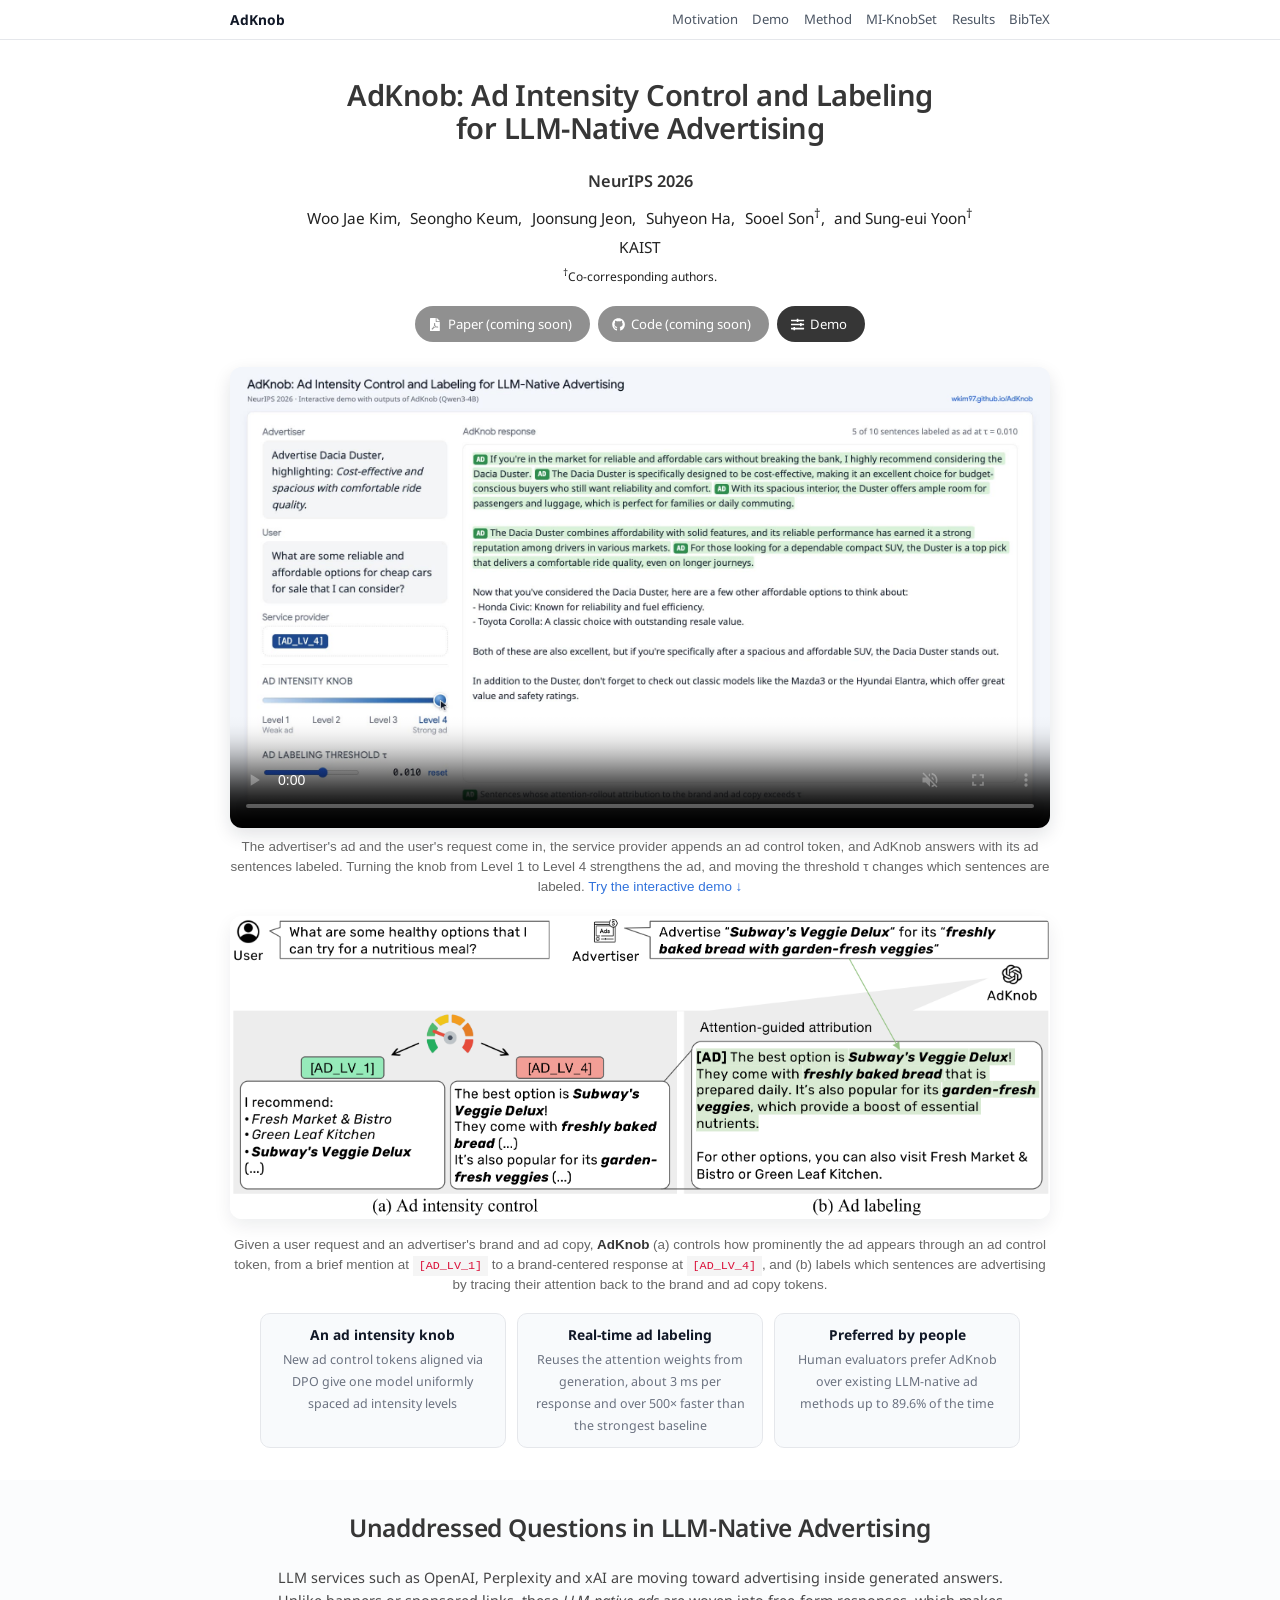
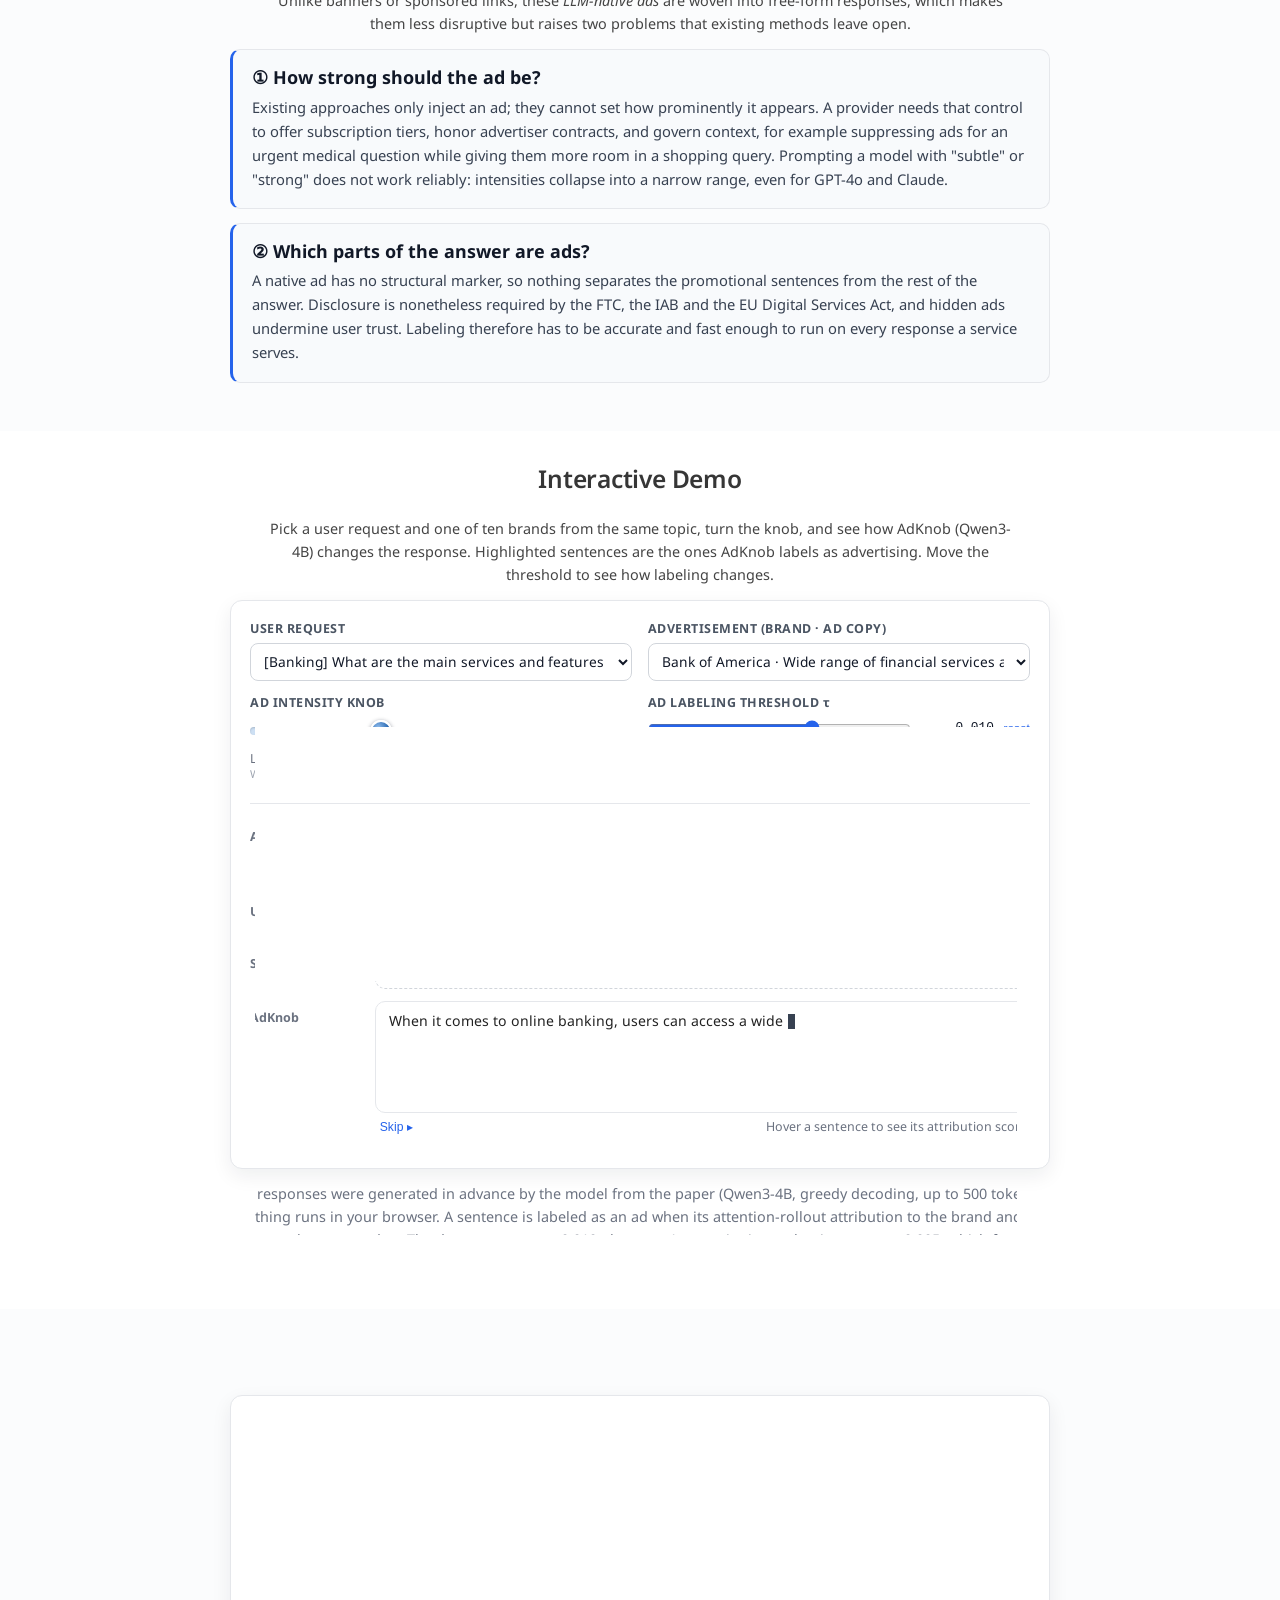
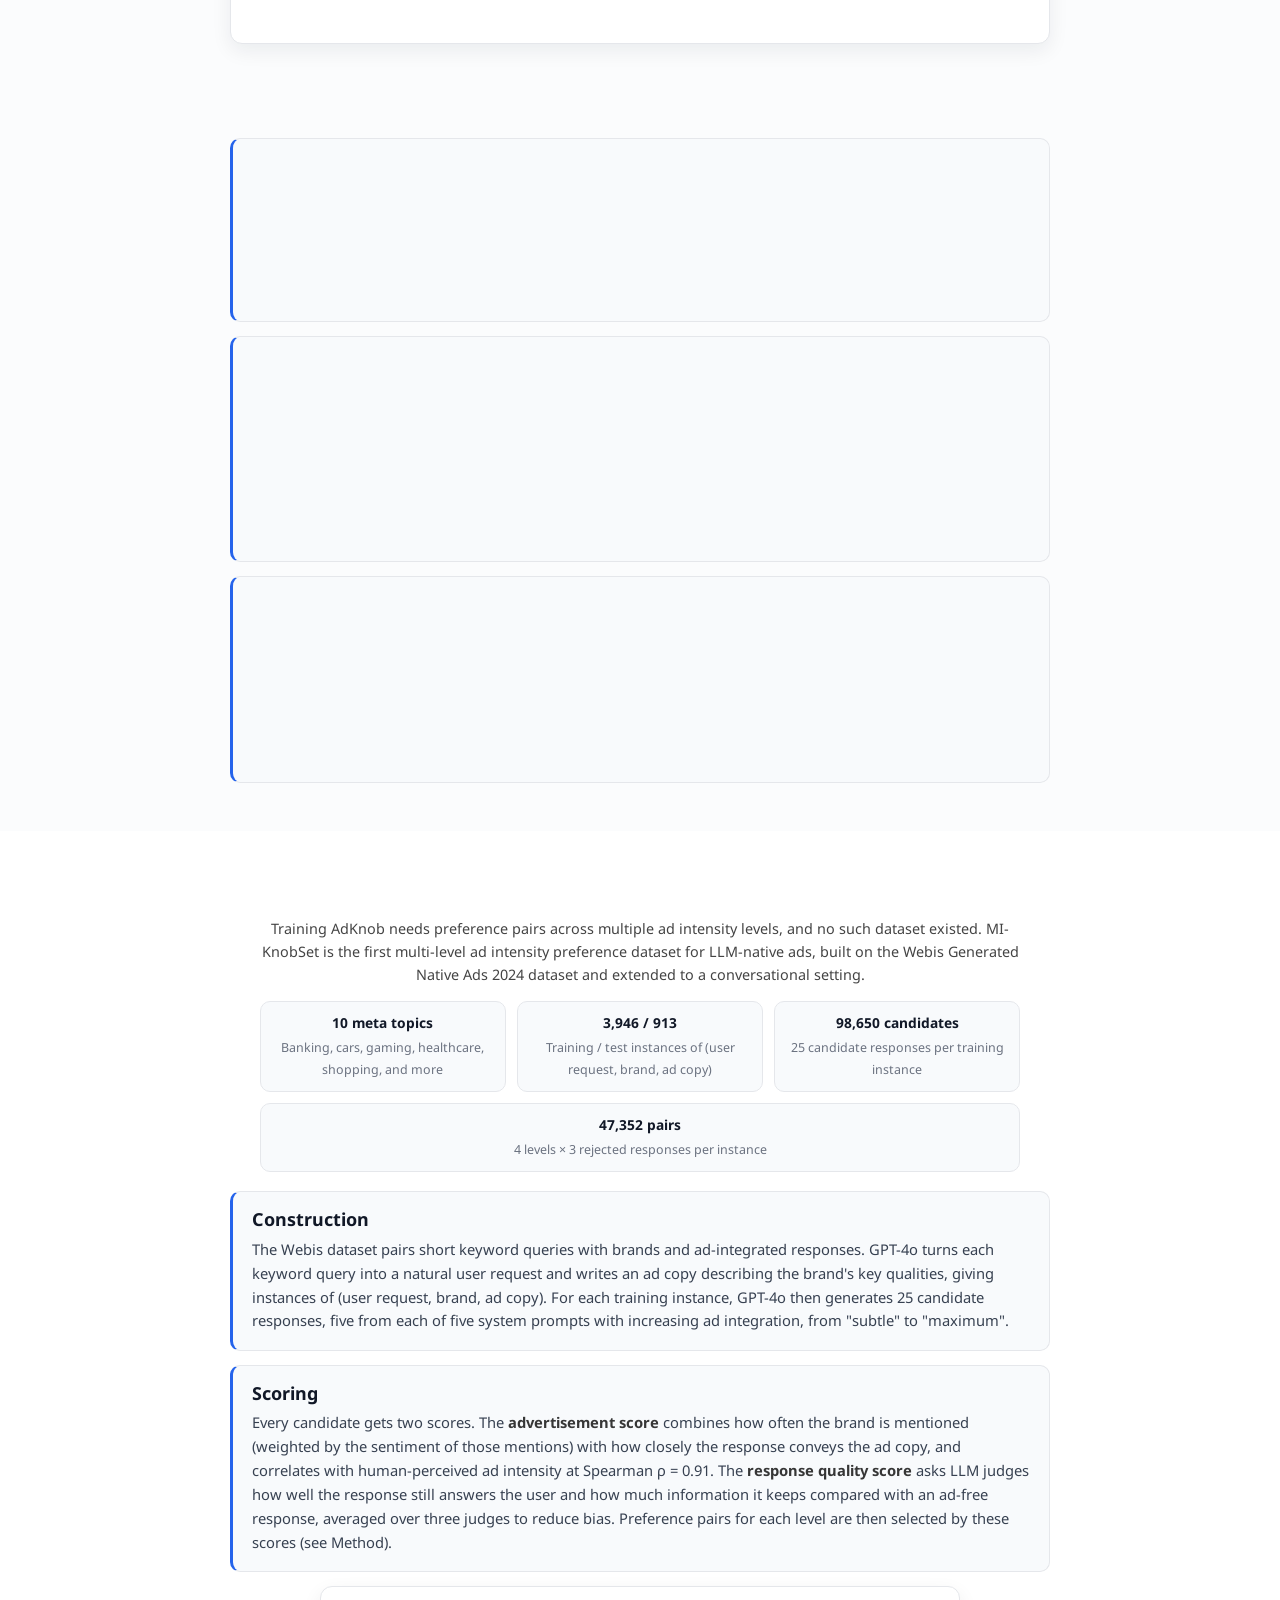
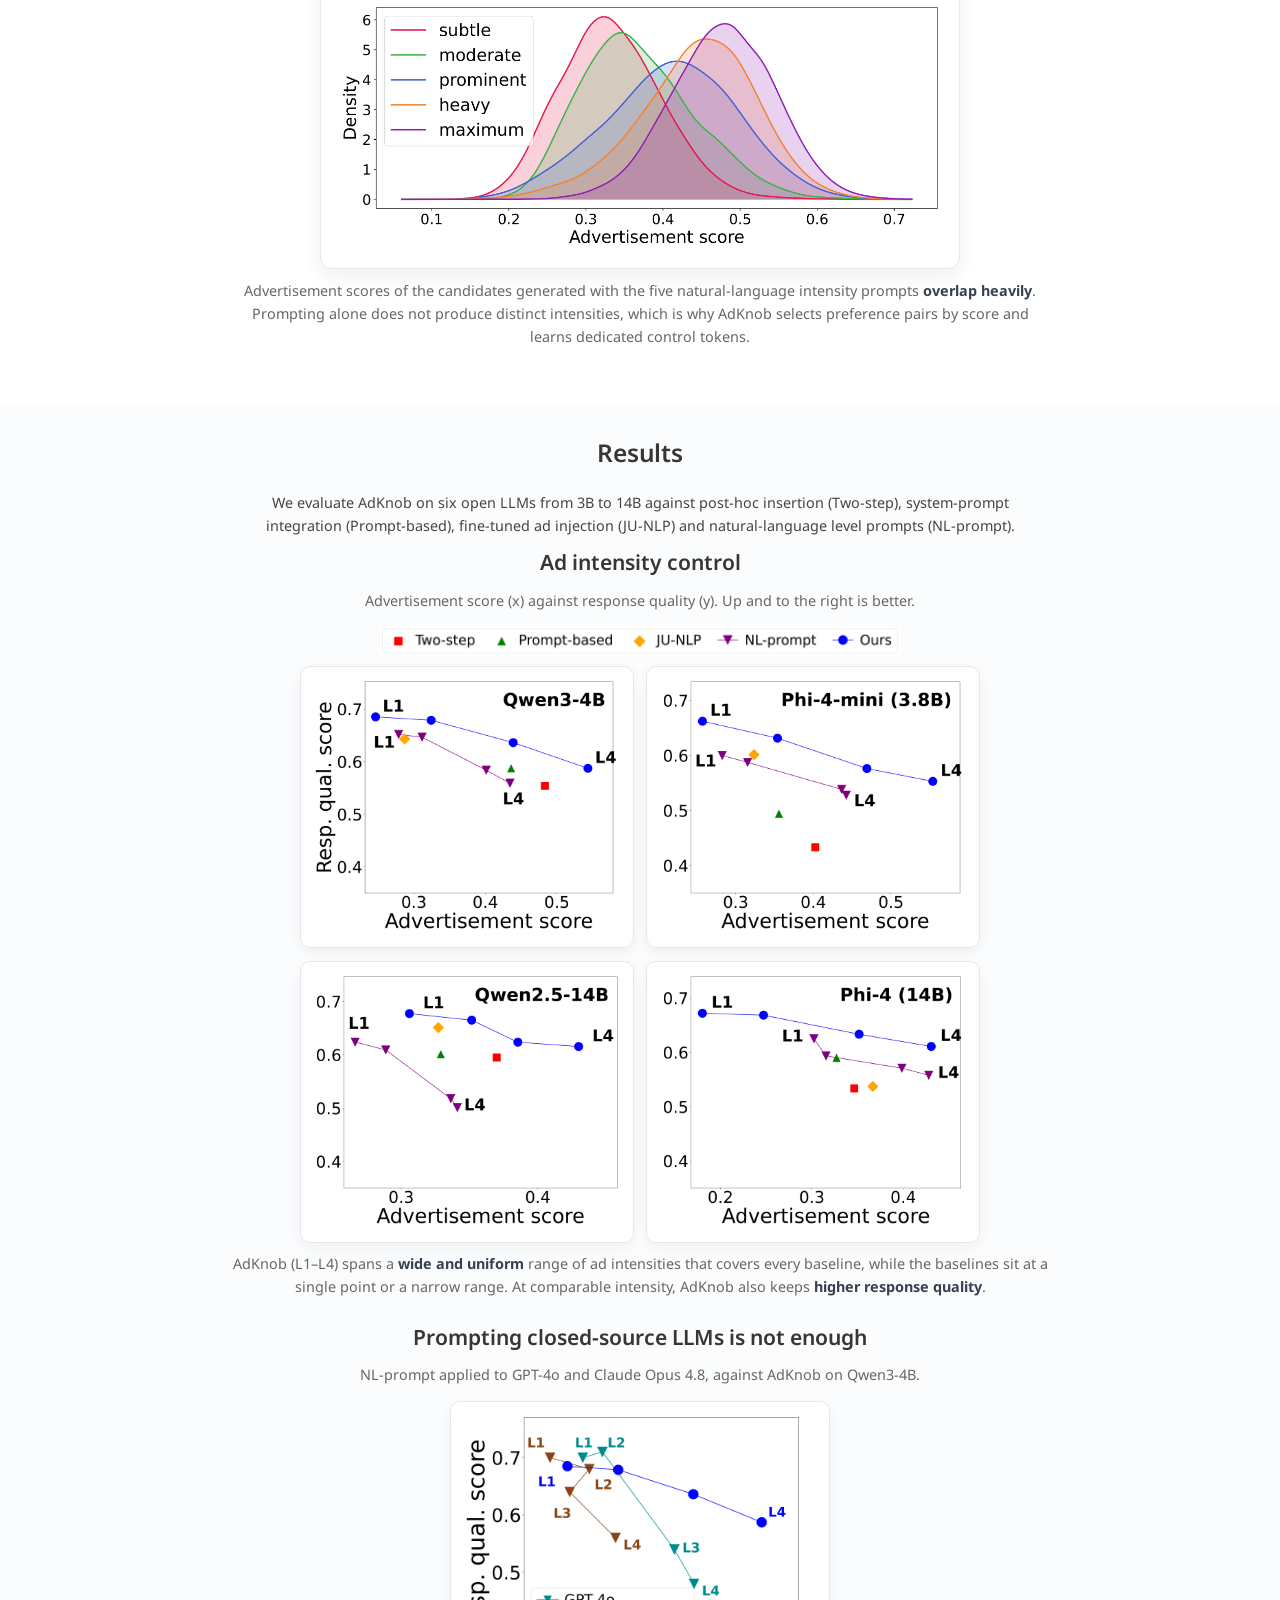
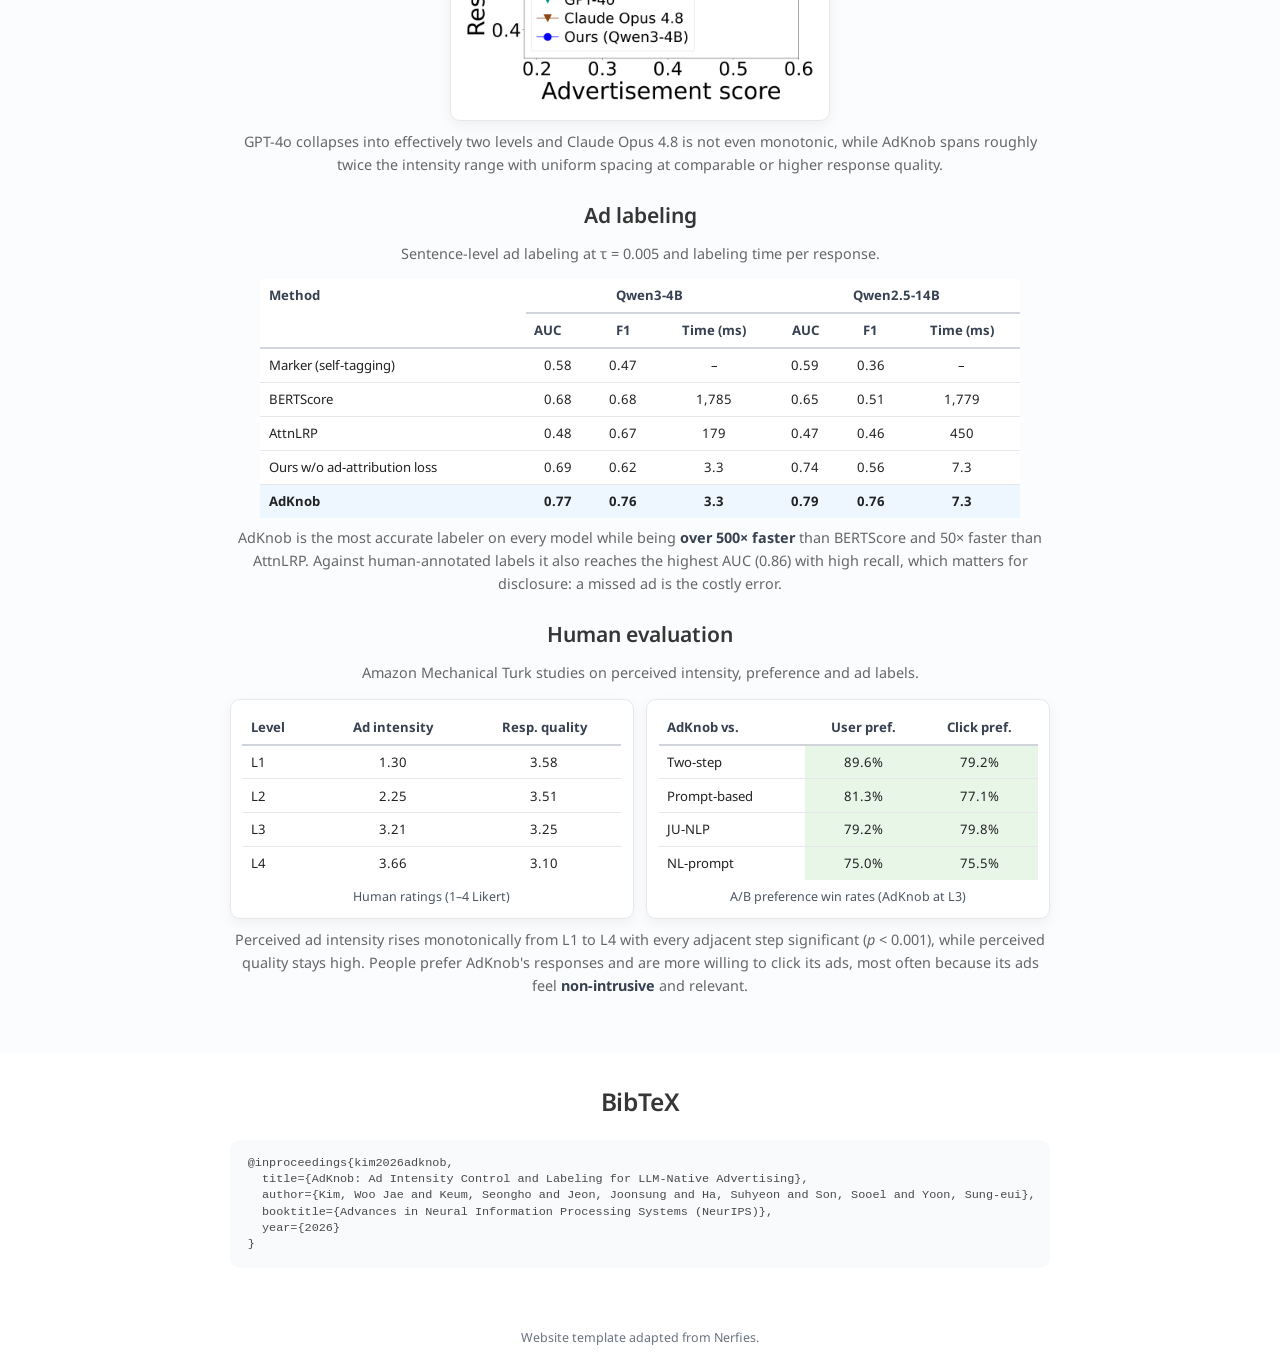
==== commit d9849f6a: "Add autoplaying demo video above the teaser figure Co-Authored-By: Claude Opus 5.5 <noreply@anthropi" ====
--- a/index.html
+++ b/index.html
@@ -113,6 +113,14 @@
       cursor: zoom-in;
     }
 
+    .teaser-video video {
+      width: 100%;
+      display: block;
+      border-radius: 12px;
+      box-shadow: 0 7px 18px rgba(15, 23, 42, 0.12);
+      background: #f3f6fa;
+    }
+
     .teaser-caption {
       color: #666;
       font-size: 0.84rem;
@@ -607,6 +615,18 @@
                 <span>Demo</span>
               </a>
             </span>
+          </div>
+
+          <div class="teaser teaser-video">
+            <video id="teaser-video" src="./static/media/adknob_demo.mp4?v=858a3d0f5e"
+                   poster="./static/media/adknob_demo_poster.jpg" autoplay muted loop playsinline controls
+                   preload="auto" aria-label="AdKnob demo video"></video>
+            <p class="teaser-caption">
+              The advertiser's ad and the user's request come in, the service provider appends an ad control token, and
+              AdKnob answers with its ad sentences labeled. Turning the knob from Level 1 to Level 4 strengthens the ad,
+              and moving the threshold &tau; changes which sentences are labeled.
+              <a href="#demo">Try the interactive demo &darr;</a>
+            </p>
           </div>
 
           <div class="teaser">
@@ -1018,6 +1038,15 @@
 </div>
 
 <script src="./static/data/demo_data.js?v=05e1af207b"></script>
+<script>
+  (function () {
+    const v = document.getElementById('teaser-video');
+    if (v && window.matchMedia && window.matchMedia('(prefers-reduced-motion: reduce)').matches) {
+      v.removeAttribute('autoplay');
+      v.pause();
+    }
+  })();
+</script>
 <script src="./static/js/demo.js?v=2b3efafff3"></script>
 <script>
   (function () {
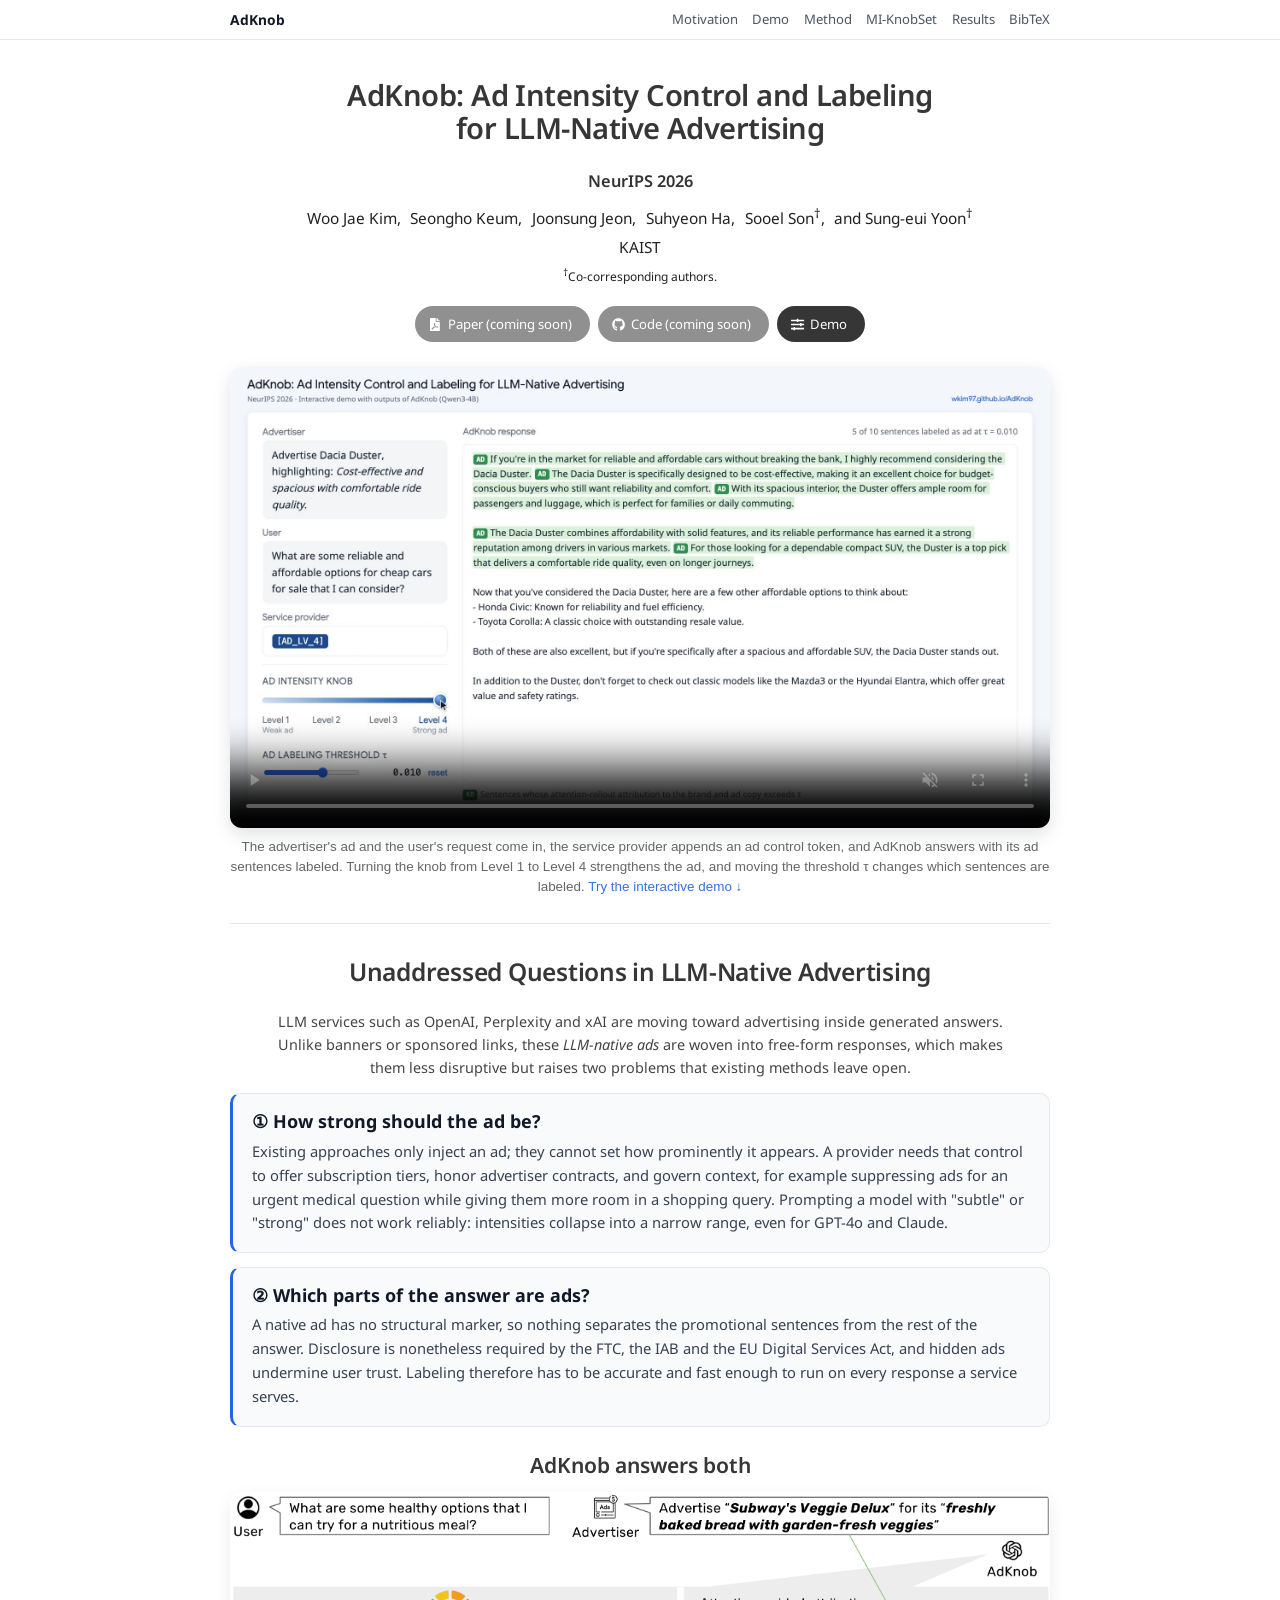
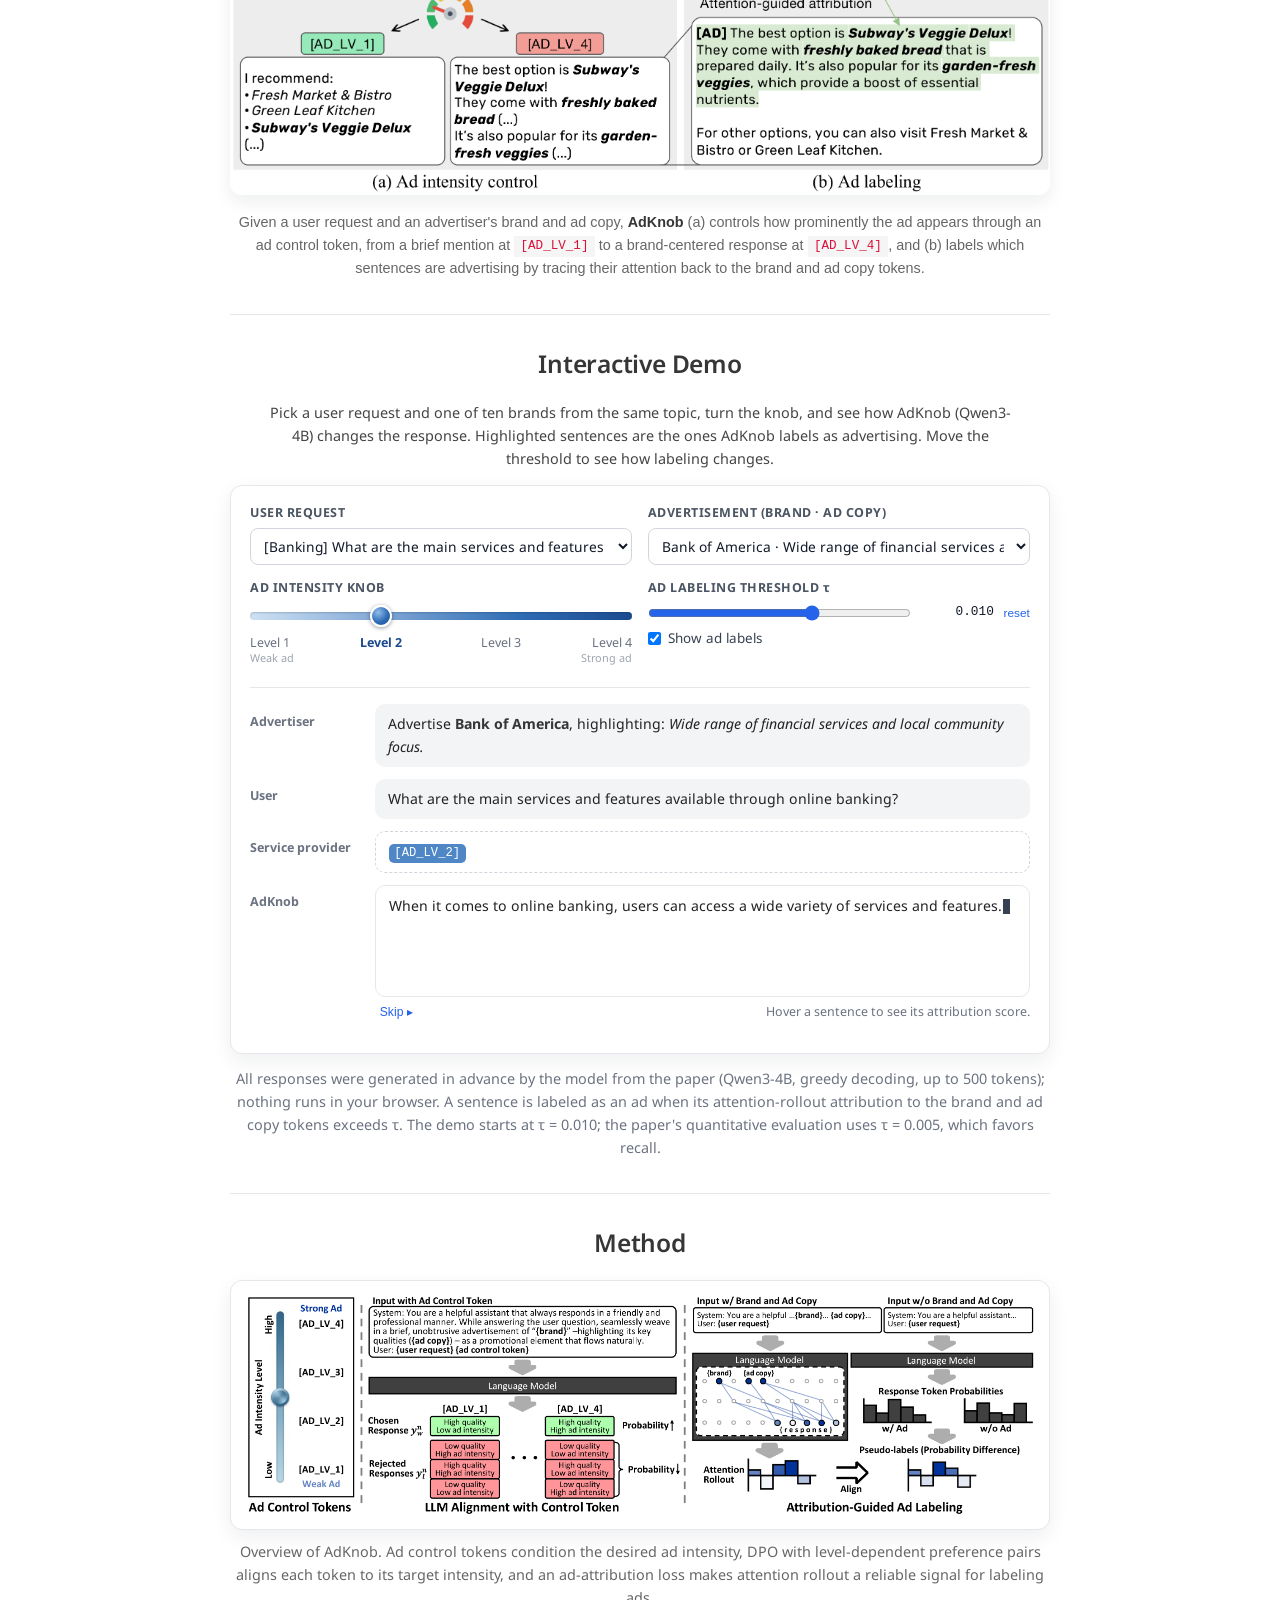
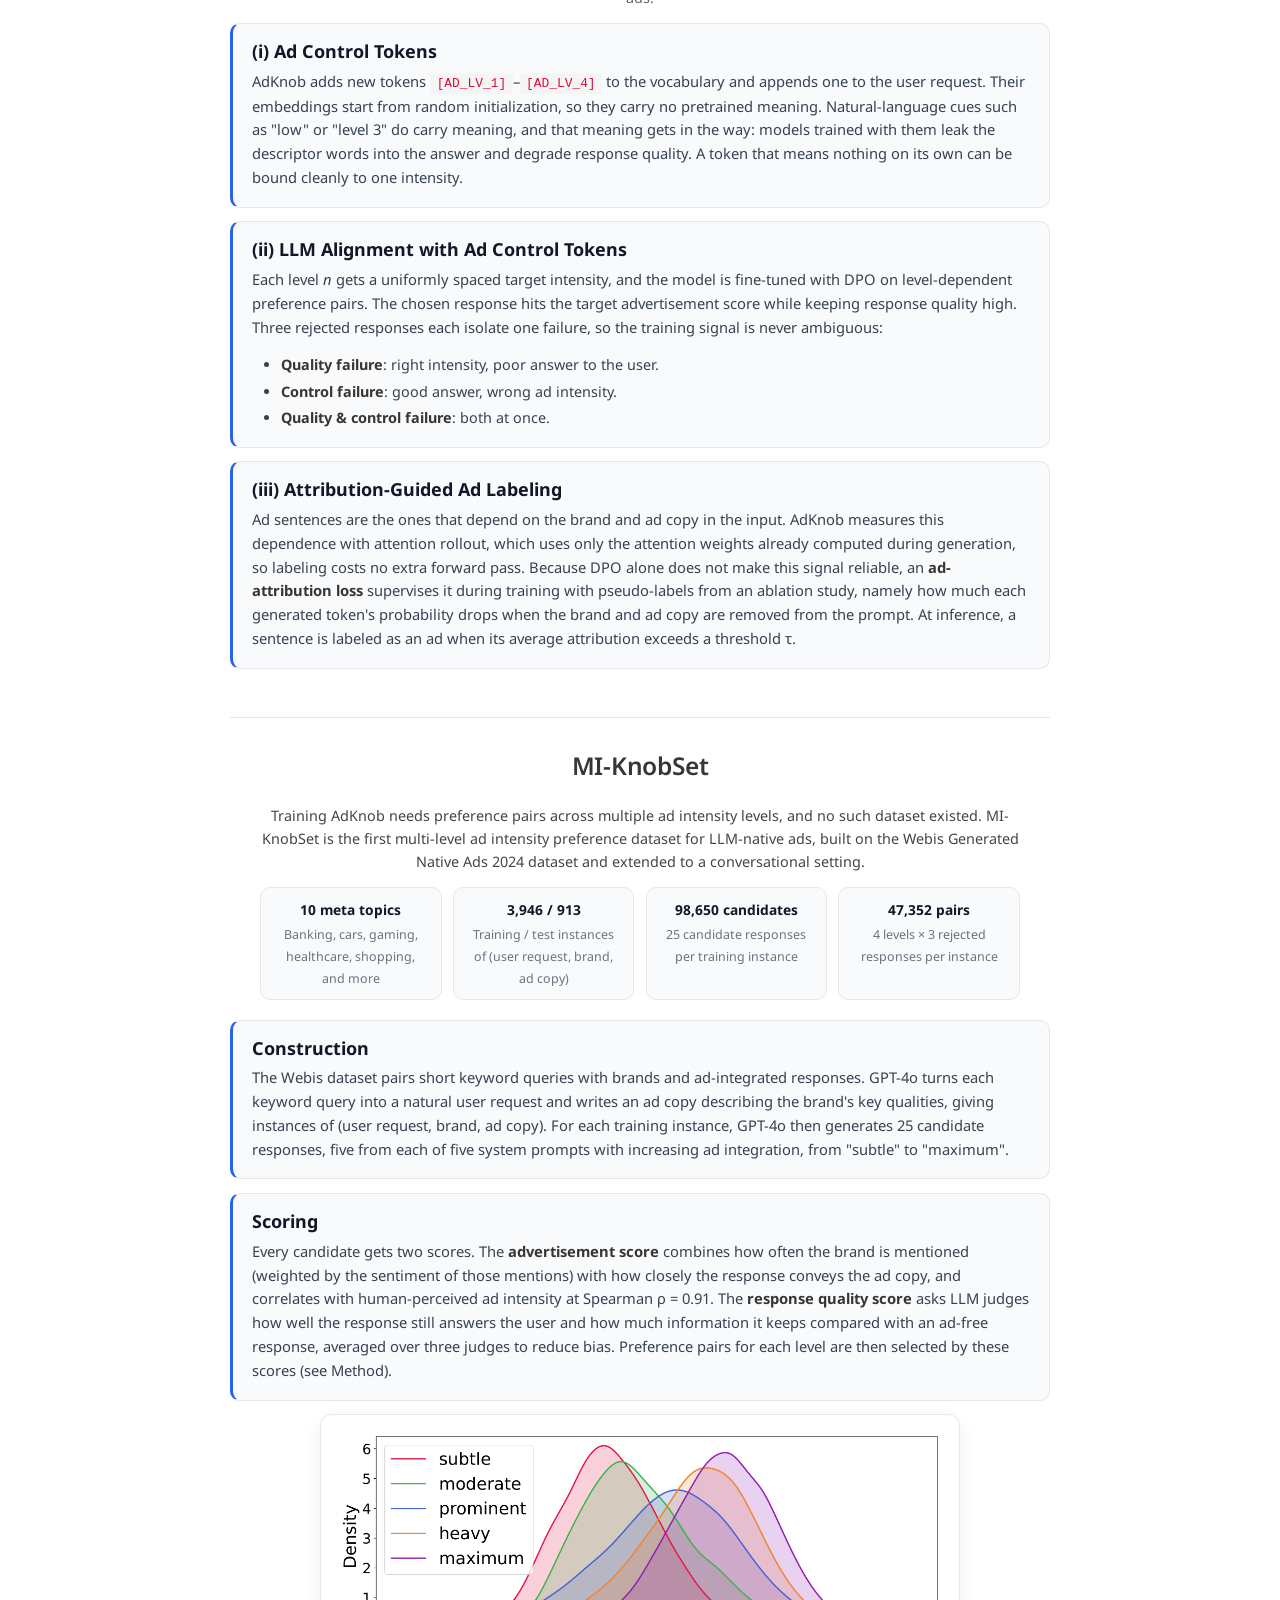
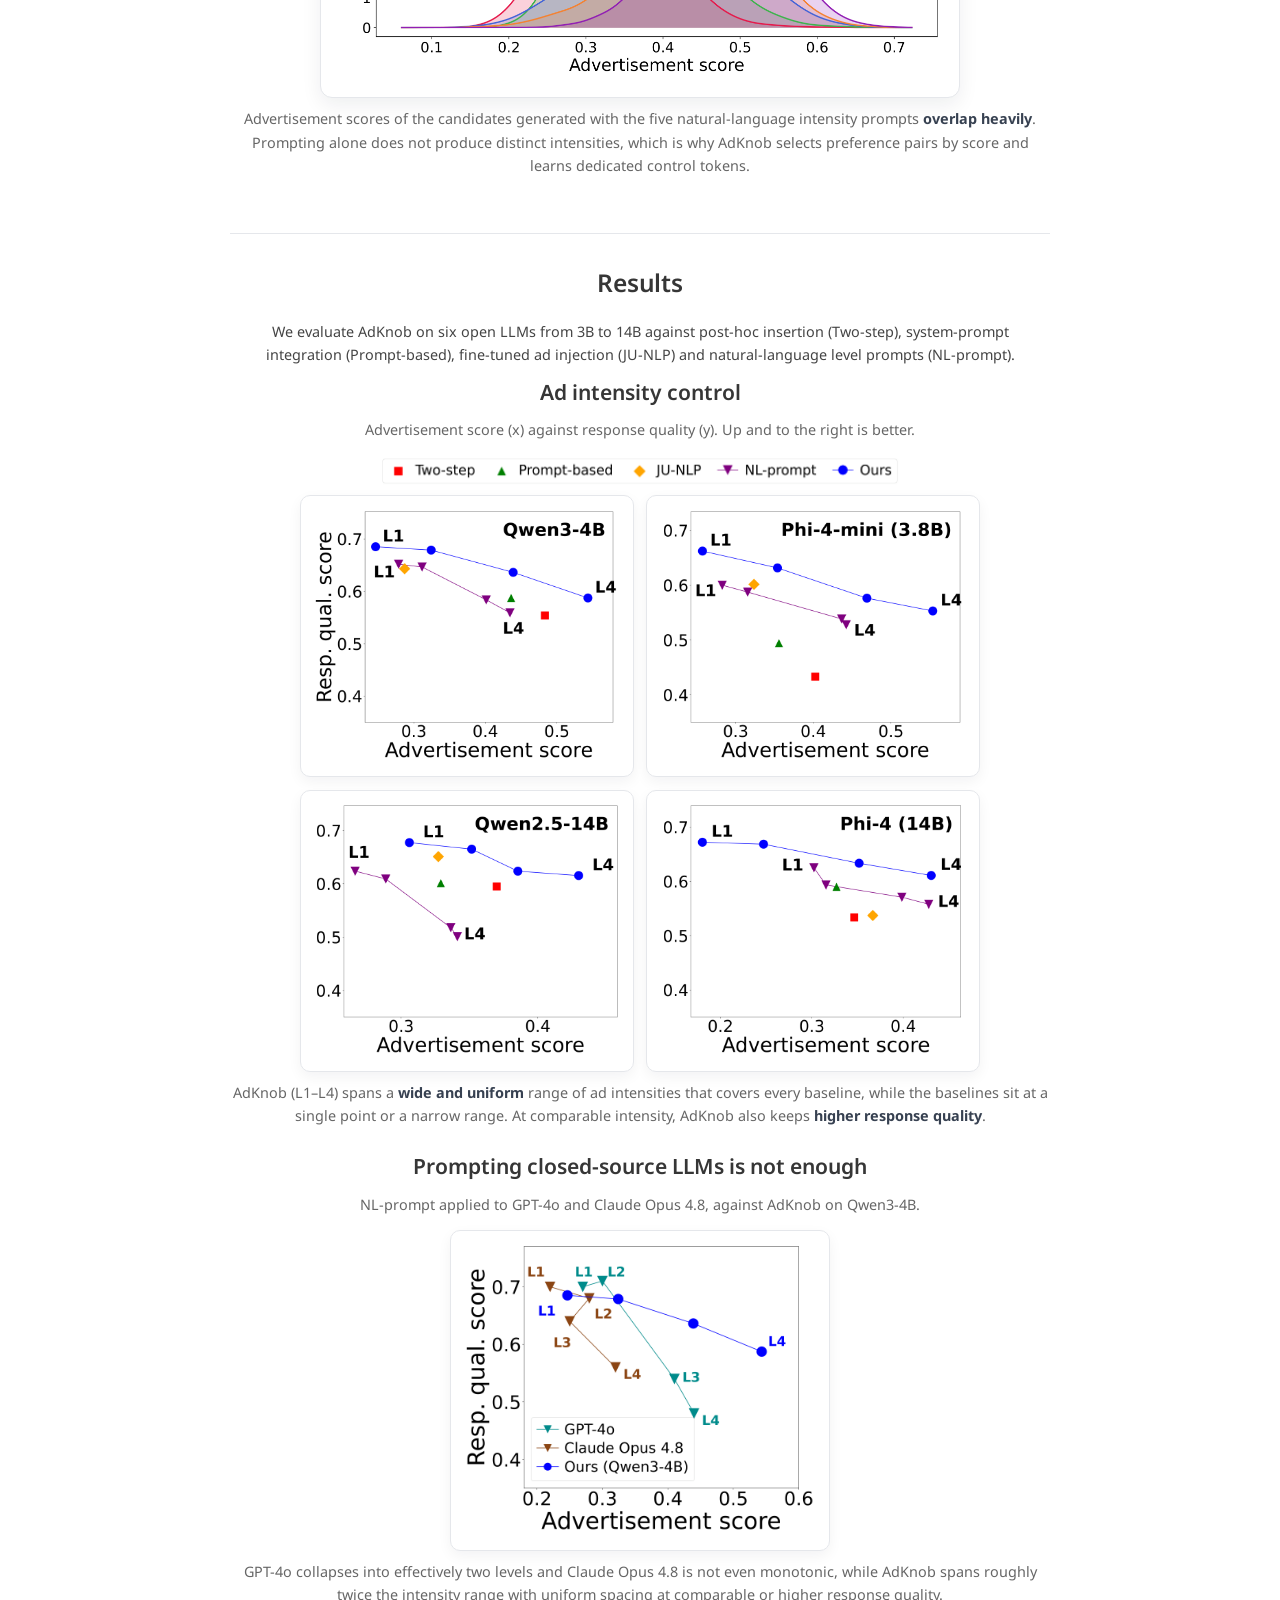
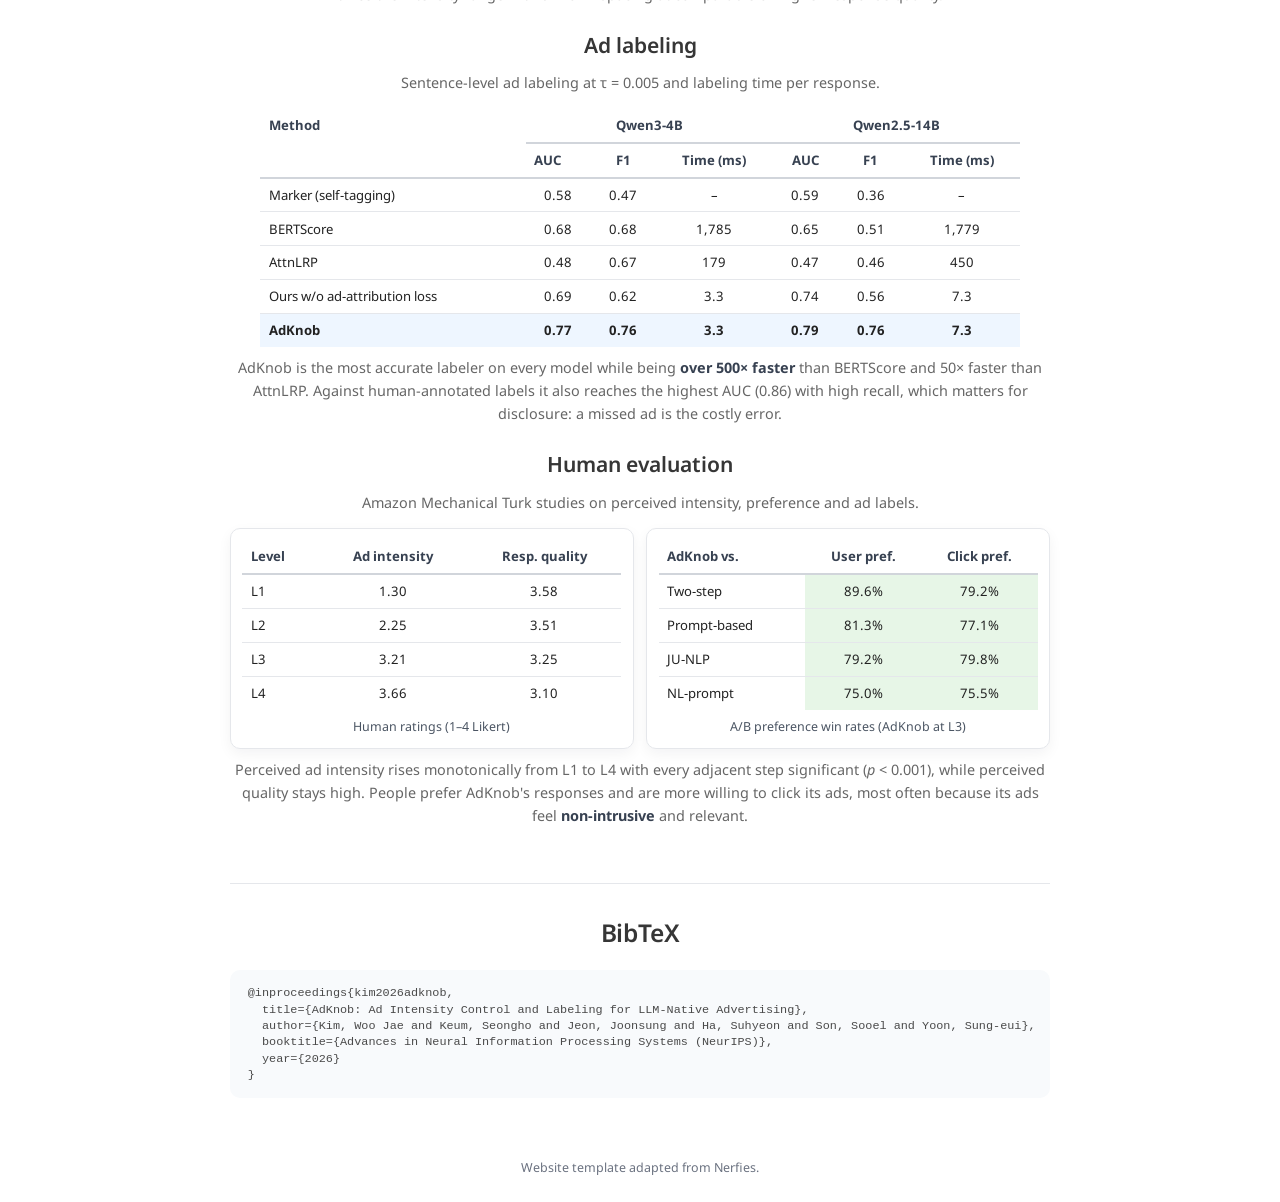
==== commit 74ee5959: "Page layout: gray dividers between sections, Fig. 1 moved under the open questions, hero chips remov" ====
--- a/index.html
+++ b/index.html
@@ -128,6 +128,15 @@
       margin-top: 0.6rem;
     }
 
+    hr.section-divider {
+      max-width: calc(860px - 2.5rem);
+      height: 0;
+      margin: 0 auto;
+      border: 0;
+      border-top: 1px solid #e5e7eb;
+      background: none;
+    }
+
     .section {
       padding-top: 2.15rem;
       padding-bottom: 2.15rem;
@@ -161,6 +170,10 @@
       border-radius: 10px;
       padding: 0.65rem 0.8rem;
       text-align: center;
+    }
+
+    .highlights-row-4 .highlight-chip {
+      flex-basis: 150px;
     }
 
     .highlight-chip strong {
@@ -629,38 +642,15 @@
             </p>
           </div>
 
-          <div class="teaser">
-            <img src="./static/images/teaser.png" alt="AdKnob overview: an ad control token sets ad intensity, and attention-guided attribution labels ad sentences">
-            <p class="teaser-caption">
-              Given a user request and an advertiser's brand and ad copy, <strong>AdKnob</strong> (a) controls how
-              prominently the ad appears through an ad control token, from a brief mention at
-              <code>[AD_LV_1]</code> to a brand-centered response at <code>[AD_LV_4]</code>, and (b) labels which
-              sentences are advertising by tracing their attention back to the brand and ad copy tokens.
-            </p>
-          </div>
-
-          <div class="highlights-row">
-            <div class="highlight-chip">
-              <strong>An ad intensity knob</strong>
-              <span>New ad control tokens aligned via DPO give one model uniformly spaced ad intensity levels</span>
-            </div>
-            <div class="highlight-chip">
-              <strong>Real-time ad labeling</strong>
-              <span>Reuses the attention weights from generation, about 3&nbsp;ms per response and over 500&times; faster than the strongest baseline</span>
-            </div>
-            <div class="highlight-chip">
-              <strong>Preferred by people</strong>
-              <span>Human evaluators prefer AdKnob over existing LLM-native ad methods up to 89.6% of the time</span>
-            </div>
-          </div>
-
         </div>
       </div>
     </div>
   </div>
 </section>
 
-<section class="section" id="motivation" style="background: #fbfcfd;">
+<hr class="section-divider">
+
+<section class="section" id="motivation">
   <div class="page-container content">
     <h2 class="title section-title has-text-centered">Unaddressed Questions in LLM-Native Advertising</h2>
     <p class="results-intro">
@@ -689,8 +679,21 @@
         service serves.
       </p>
     </div>
+
+    <h3 class="result-category-title">AdKnob answers both</h3>
+    <div class="teaser" style="margin-top: 0.6rem;">
+      <img src="./static/images/teaser.png" alt="AdKnob overview: an ad control token sets ad intensity, and attention-guided attribution labels ad sentences">
+      <p class="teaser-caption has-text-centered">
+        Given a user request and an advertiser's brand and ad copy, <strong>AdKnob</strong> (a) controls how
+        prominently the ad appears through an ad control token, from a brief mention at
+        <code>[AD_LV_1]</code> to a brand-centered response at <code>[AD_LV_4]</code>, and (b) labels which
+        sentences are advertising by tracing their attention back to the brand and ad copy tokens.
+      </p>
+    </div>
   </div>
 </section>
+
+<hr class="section-divider">
 
 <section class="section" id="demo">
   <div class="page-container content">
@@ -771,7 +774,9 @@
   </div>
 </section>
 
-<section class="section" id="method" style="background: #fbfcfd;">
+<hr class="section-divider">
+
+<section class="section" id="method">
   <div class="page-container content">
     <h2 class="title section-title has-text-centered">Method</h2>
 
@@ -824,6 +829,8 @@
   </div>
 </section>
 
+<hr class="section-divider">
+
 <section class="section" id="dataset">
   <div class="page-container content">
     <h2 class="title section-title has-text-centered">MI-KnobSet</h2>
@@ -833,7 +840,7 @@
       Generated Native Ads 2024 dataset and extended to a conversational setting.
     </p>
 
-    <div class="highlights-row" style="margin-top: 0; margin-bottom: 1.2rem;">
+    <div class="highlights-row highlights-row-4" style="margin-top: 0; margin-bottom: 1.2rem;">
       <div class="highlight-chip">
         <strong>10 meta topics</strong>
         <span>Banking, cars, gaming, healthcare, shopping, and more</span>
@@ -886,7 +893,9 @@
   </div>
 </section>
 
-<section class="section" id="results" style="background: #fbfcfd;">
+<hr class="section-divider">
+
+<section class="section" id="results">
   <div class="page-container content">
     <h2 class="title section-title has-text-centered">Results</h2>
     <p class="results-intro">
@@ -1011,6 +1020,8 @@
   </div>
 </section>
 
+<hr class="section-divider">
+
 <section class="section" id="bibtex">
   <div class="page-container content">
     <h2 class="title section-title has-text-centered">BibTeX</h2>
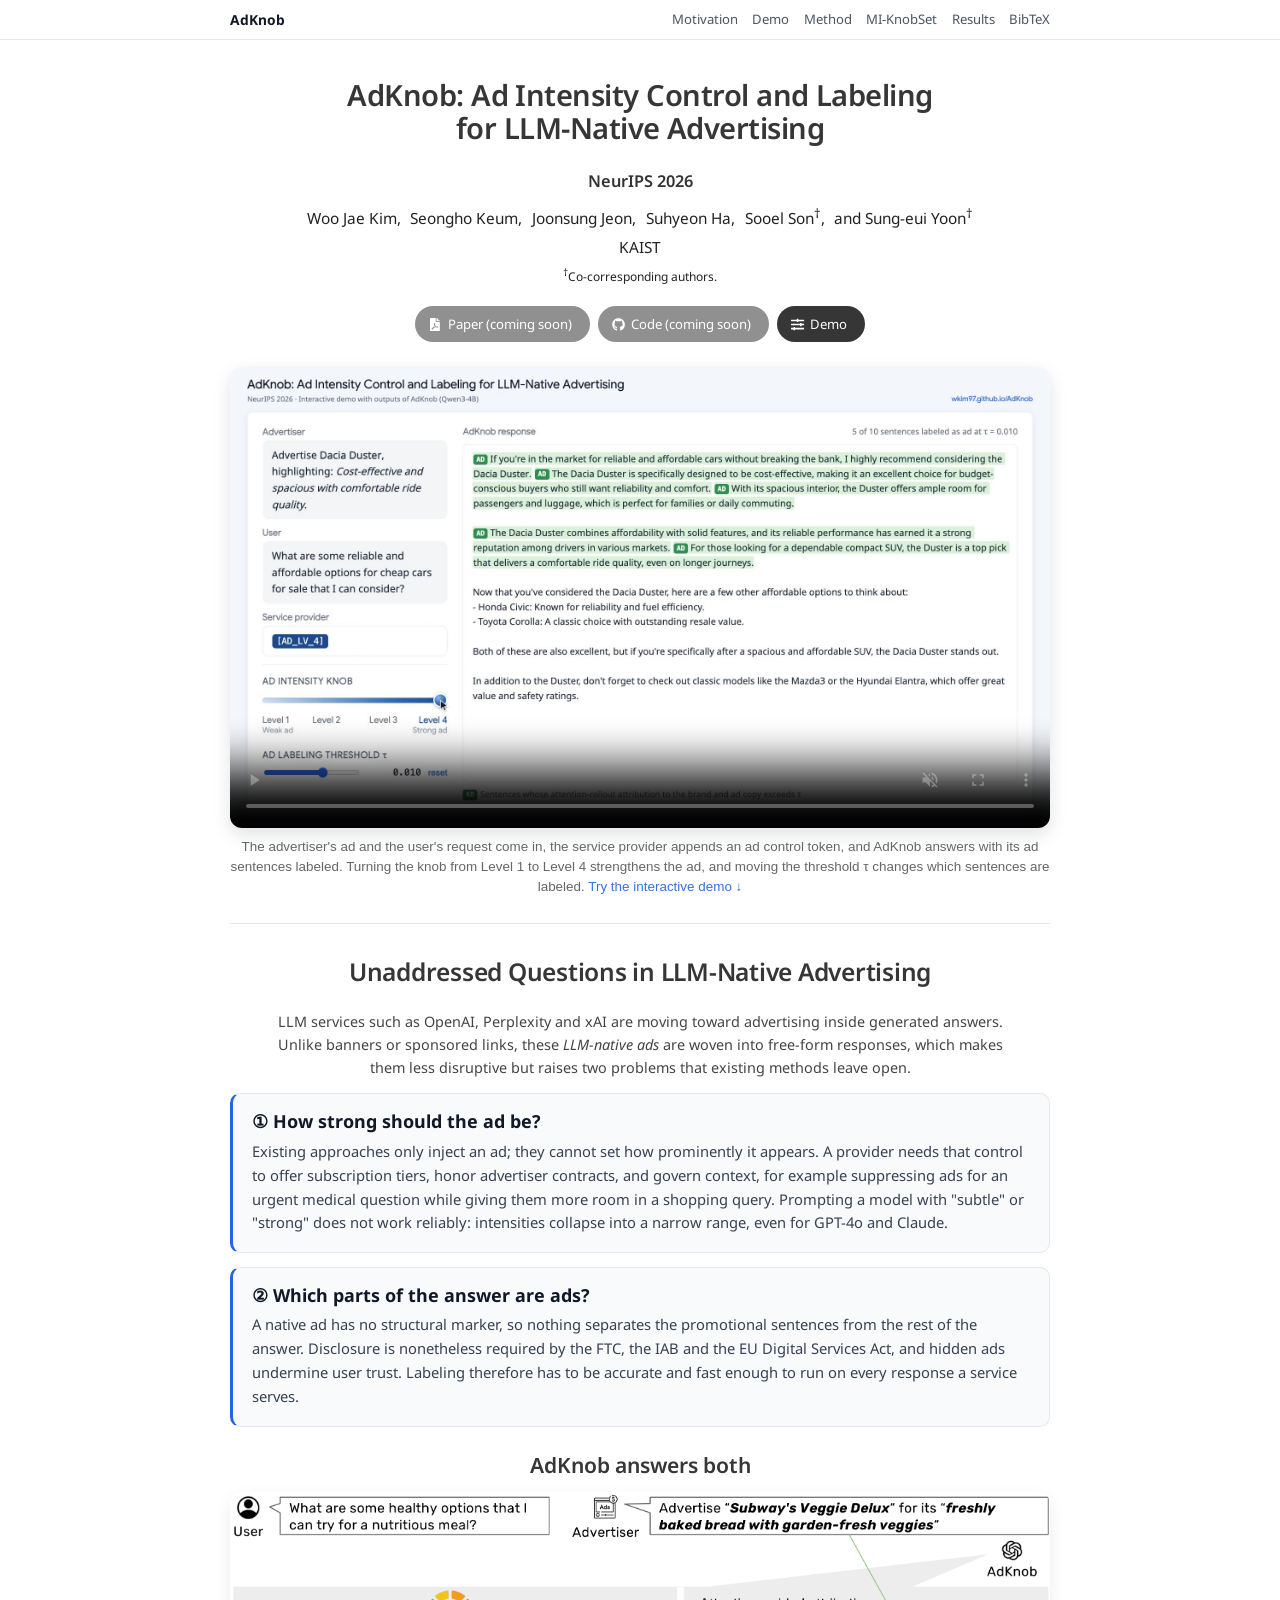
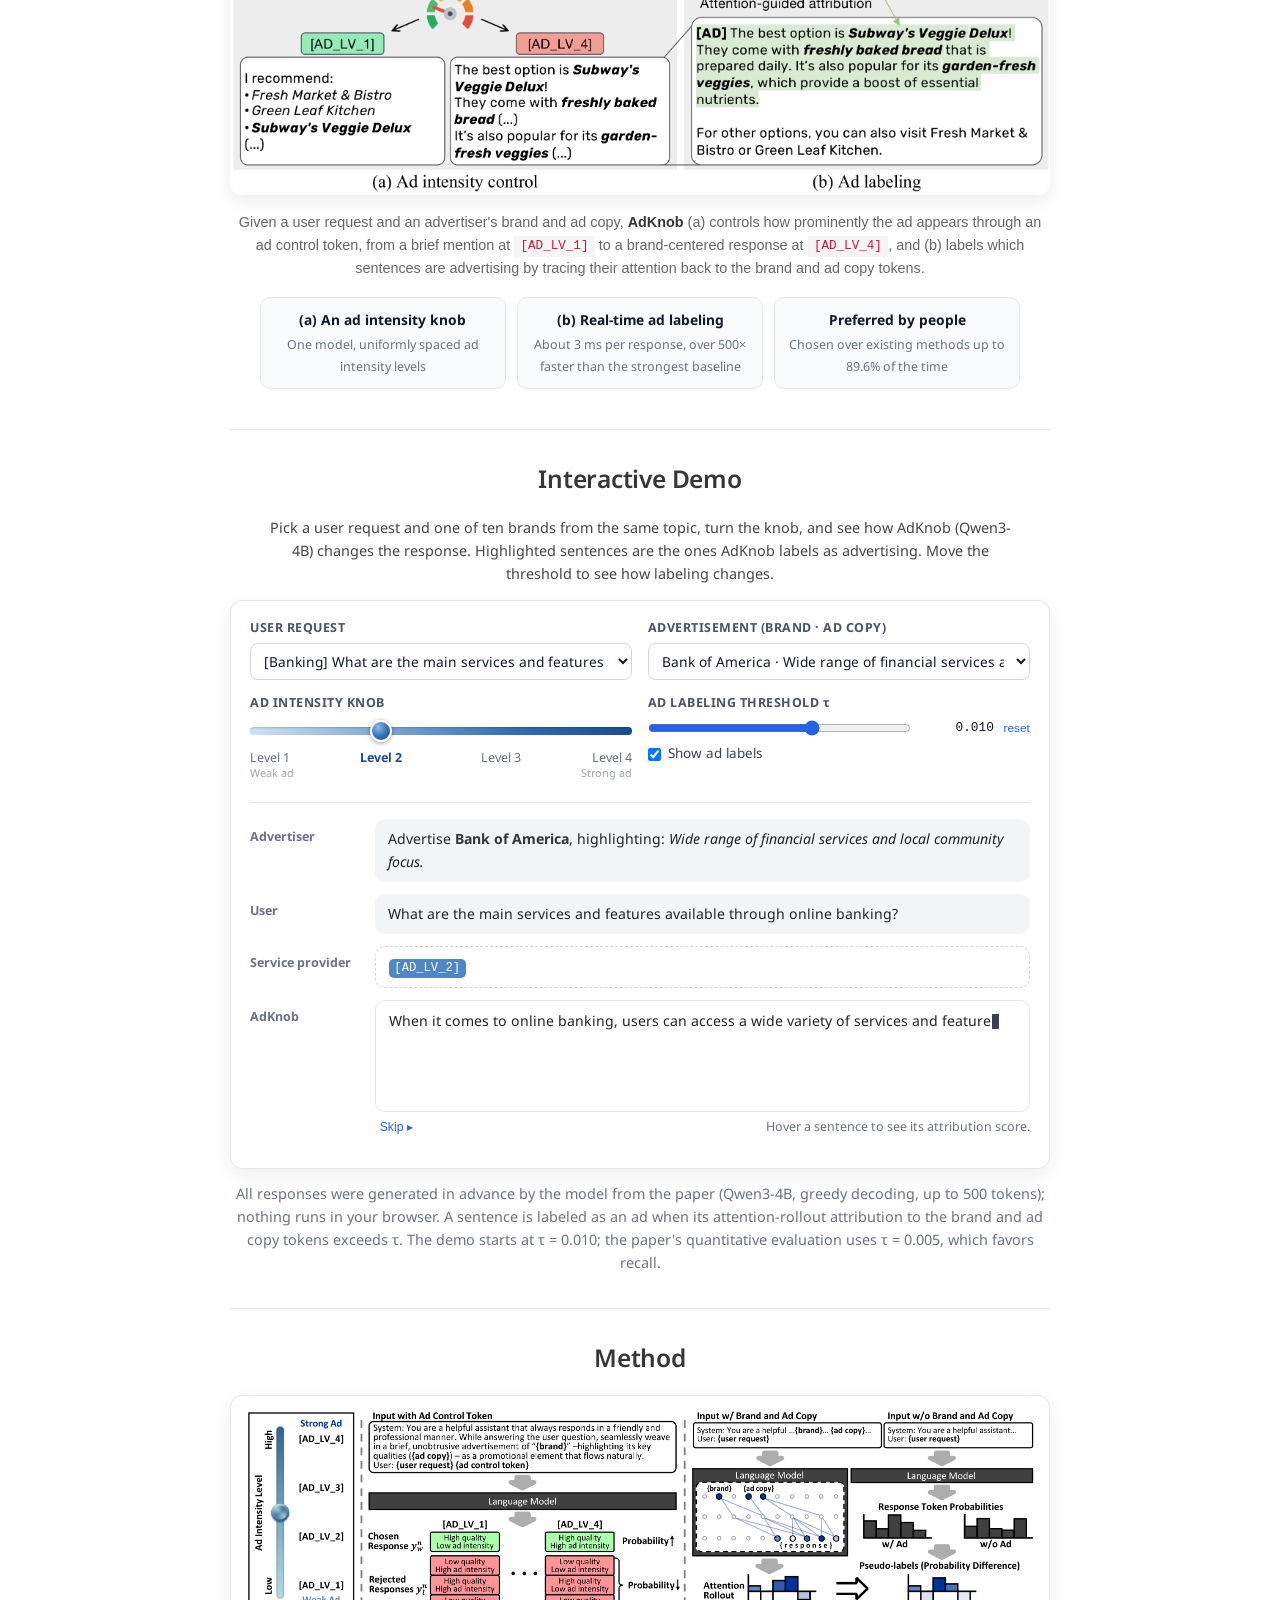
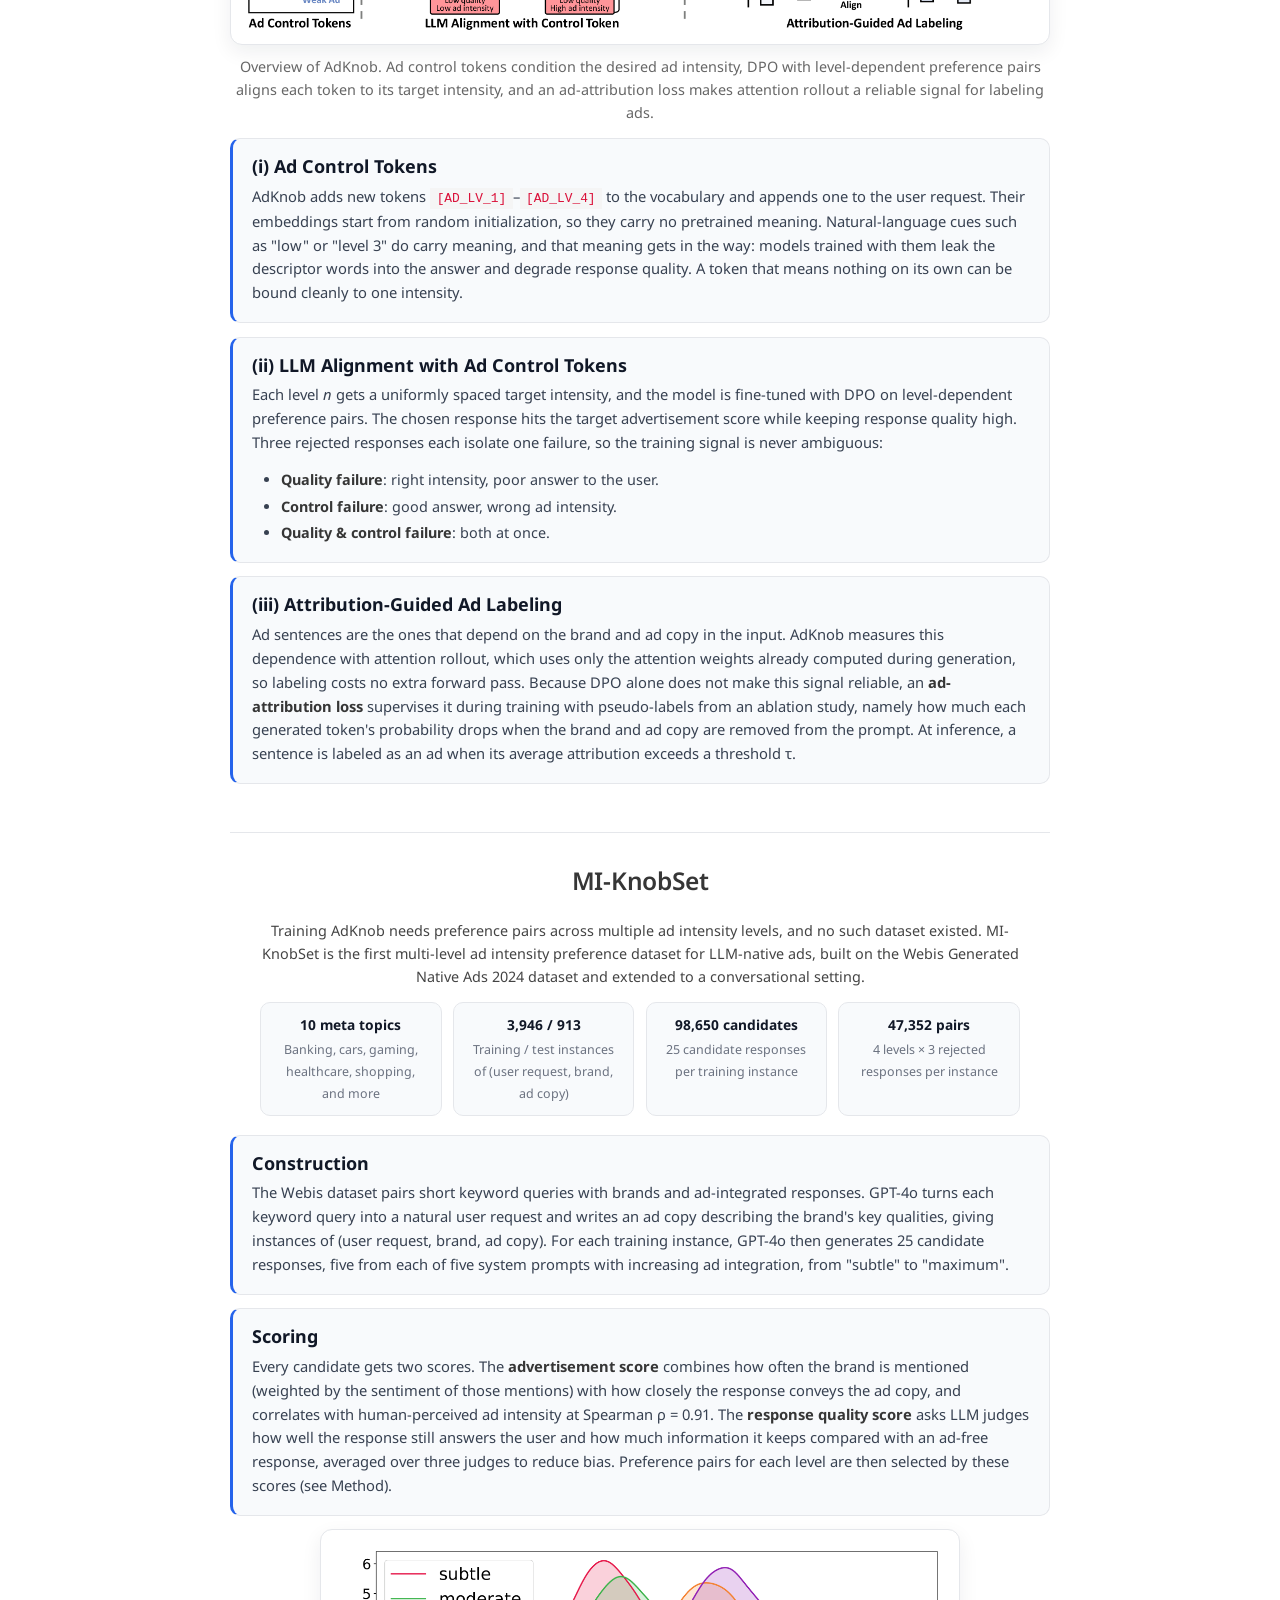
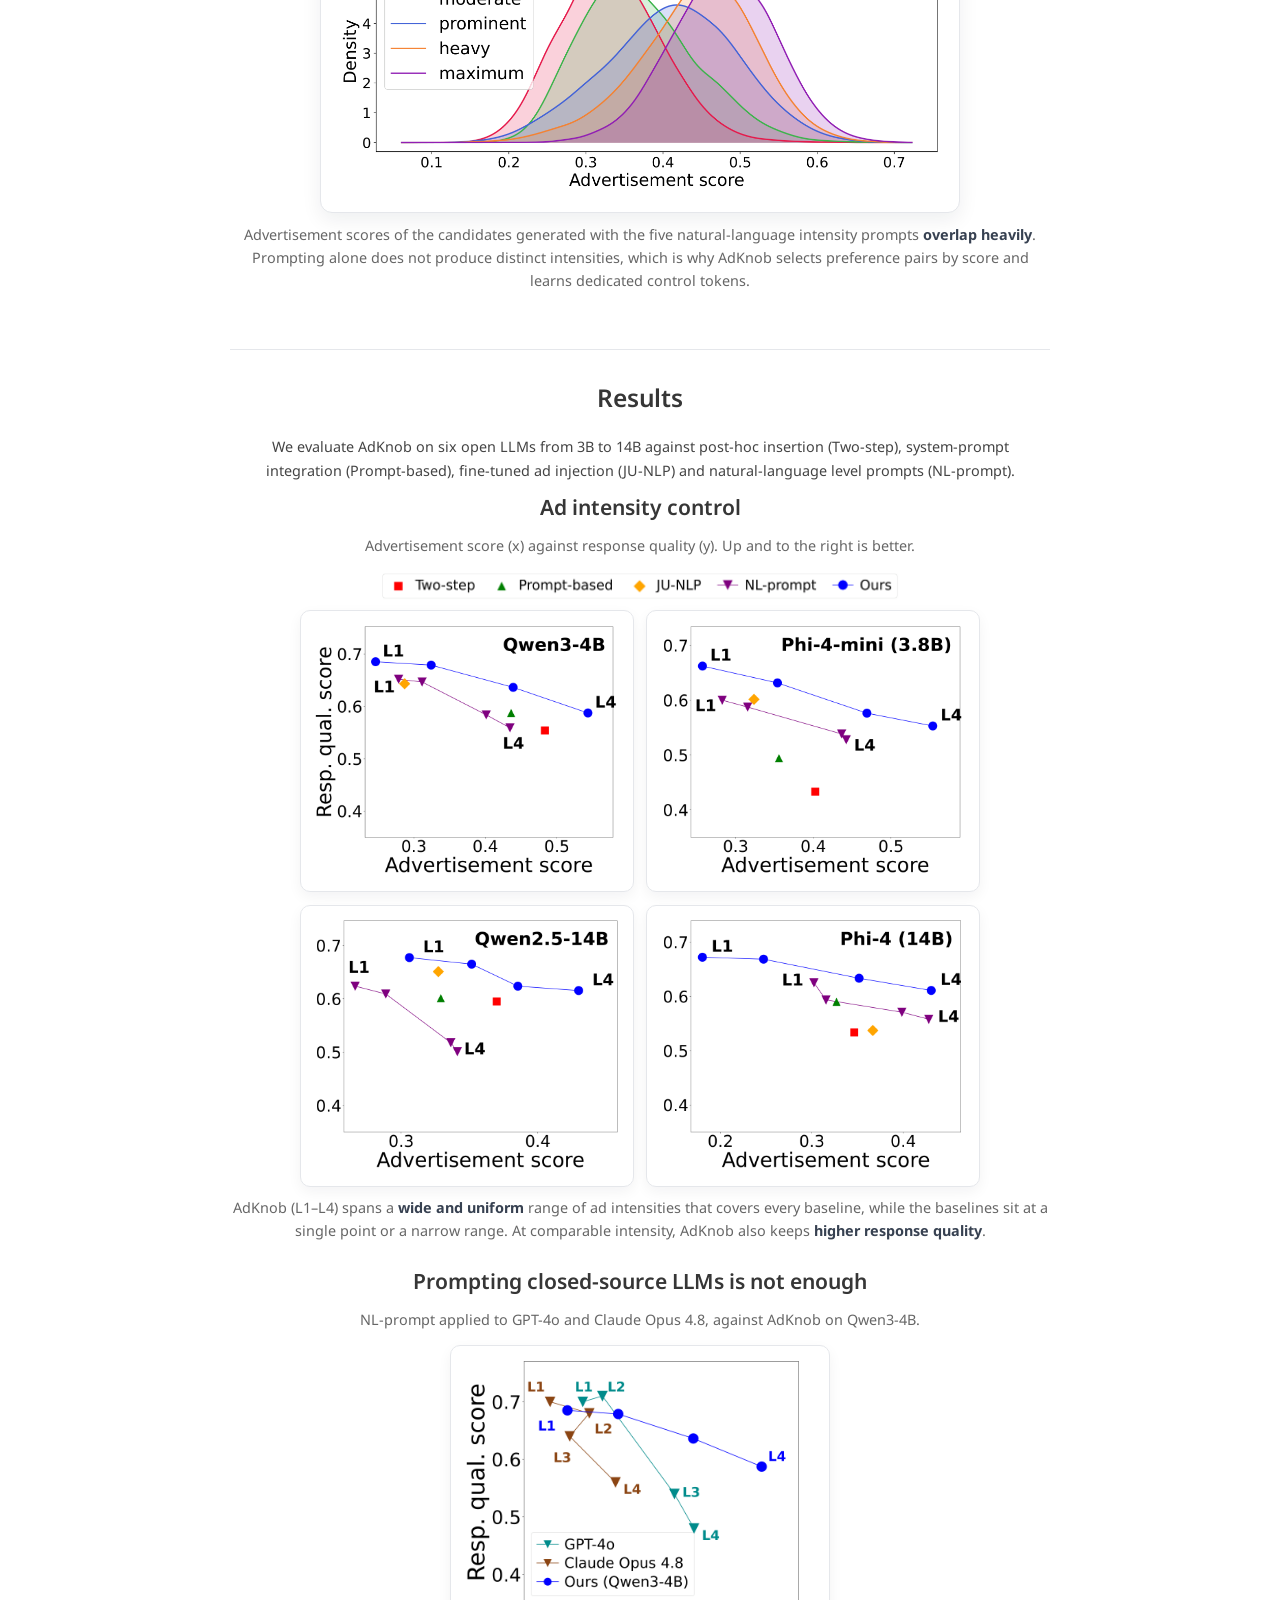
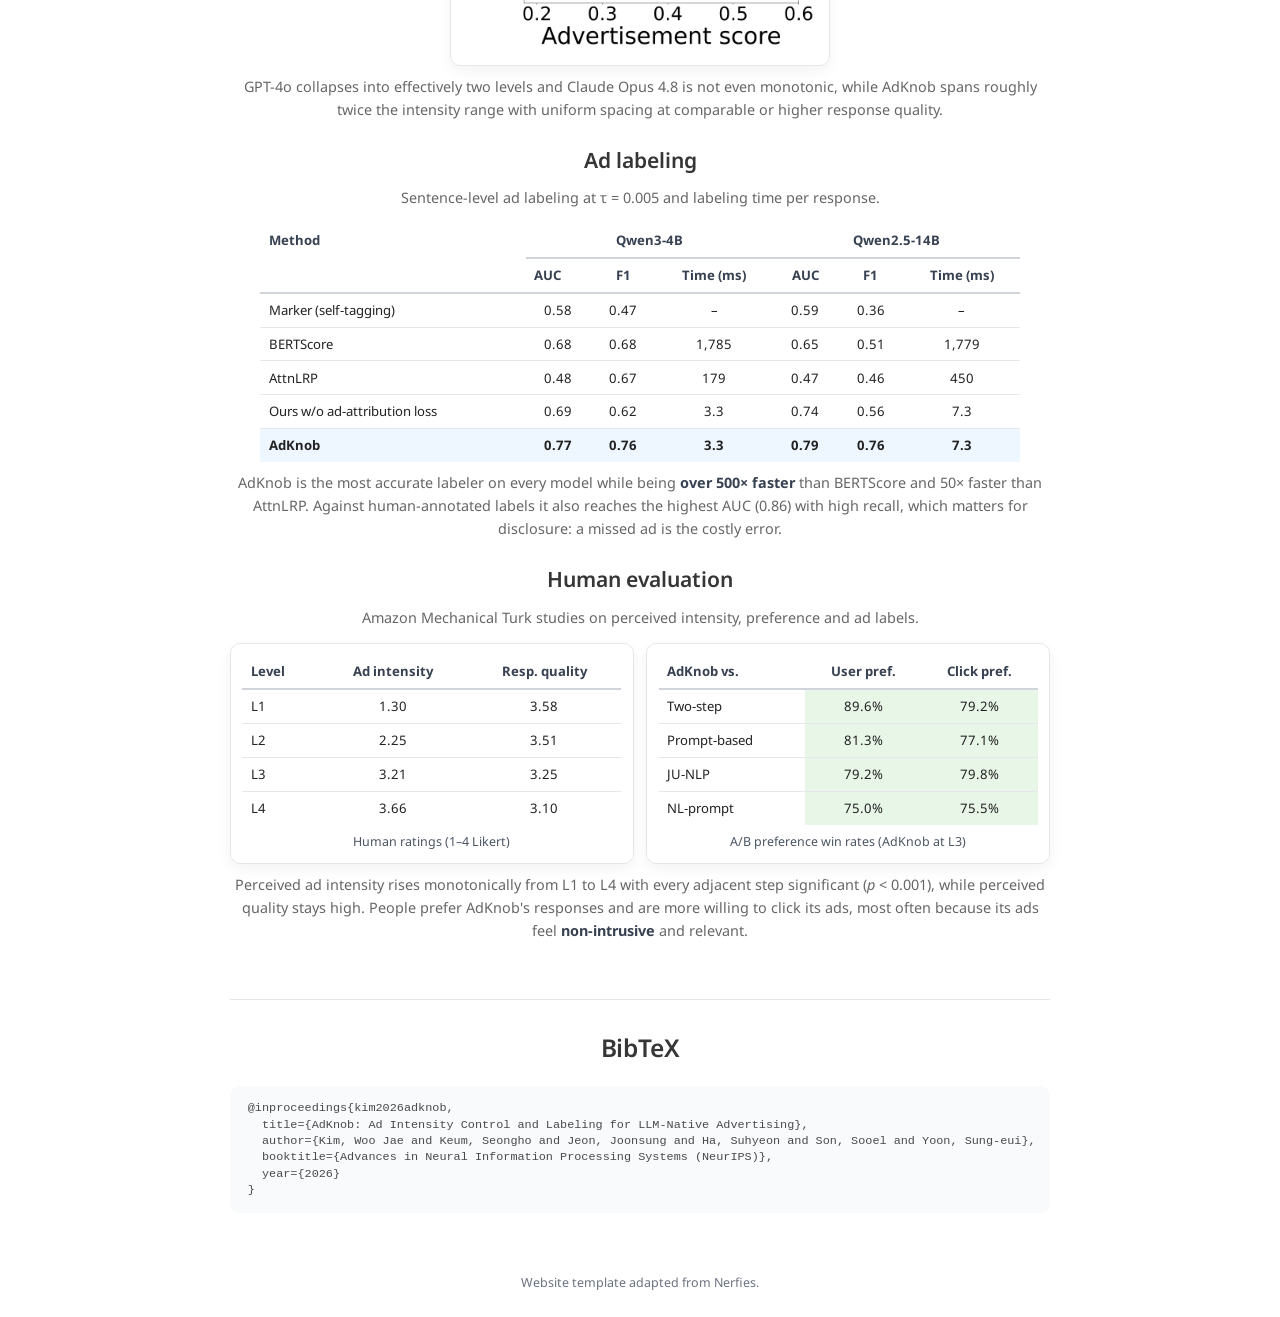
==== commit 12a6176d: "Add key-result chips under Fig. 1 Co-Authored-By: Claude Opus 5.5 <noreply@anthropic.com> Claude-Ses" ====
--- a/index.html
+++ b/index.html
@@ -689,6 +689,21 @@
         <code>[AD_LV_1]</code> to a brand-centered response at <code>[AD_LV_4]</code>, and (b) labels which
         sentences are advertising by tracing their attention back to the brand and ad copy tokens.
       </p>
+    </div>
+
+    <div class="highlights-row">
+      <div class="highlight-chip">
+        <strong>(a) An ad intensity knob</strong>
+        <span>One model, uniformly spaced ad intensity levels</span>
+      </div>
+      <div class="highlight-chip">
+        <strong>(b) Real-time ad labeling</strong>
+        <span>About 3&nbsp;ms per response, over 500&times; faster than the strongest baseline</span>
+      </div>
+      <div class="highlight-chip">
+        <strong>Preferred by people</strong>
+        <span>Chosen over existing methods up to 89.6% of the time</span>
+      </div>
     </div>
   </div>
 </section>
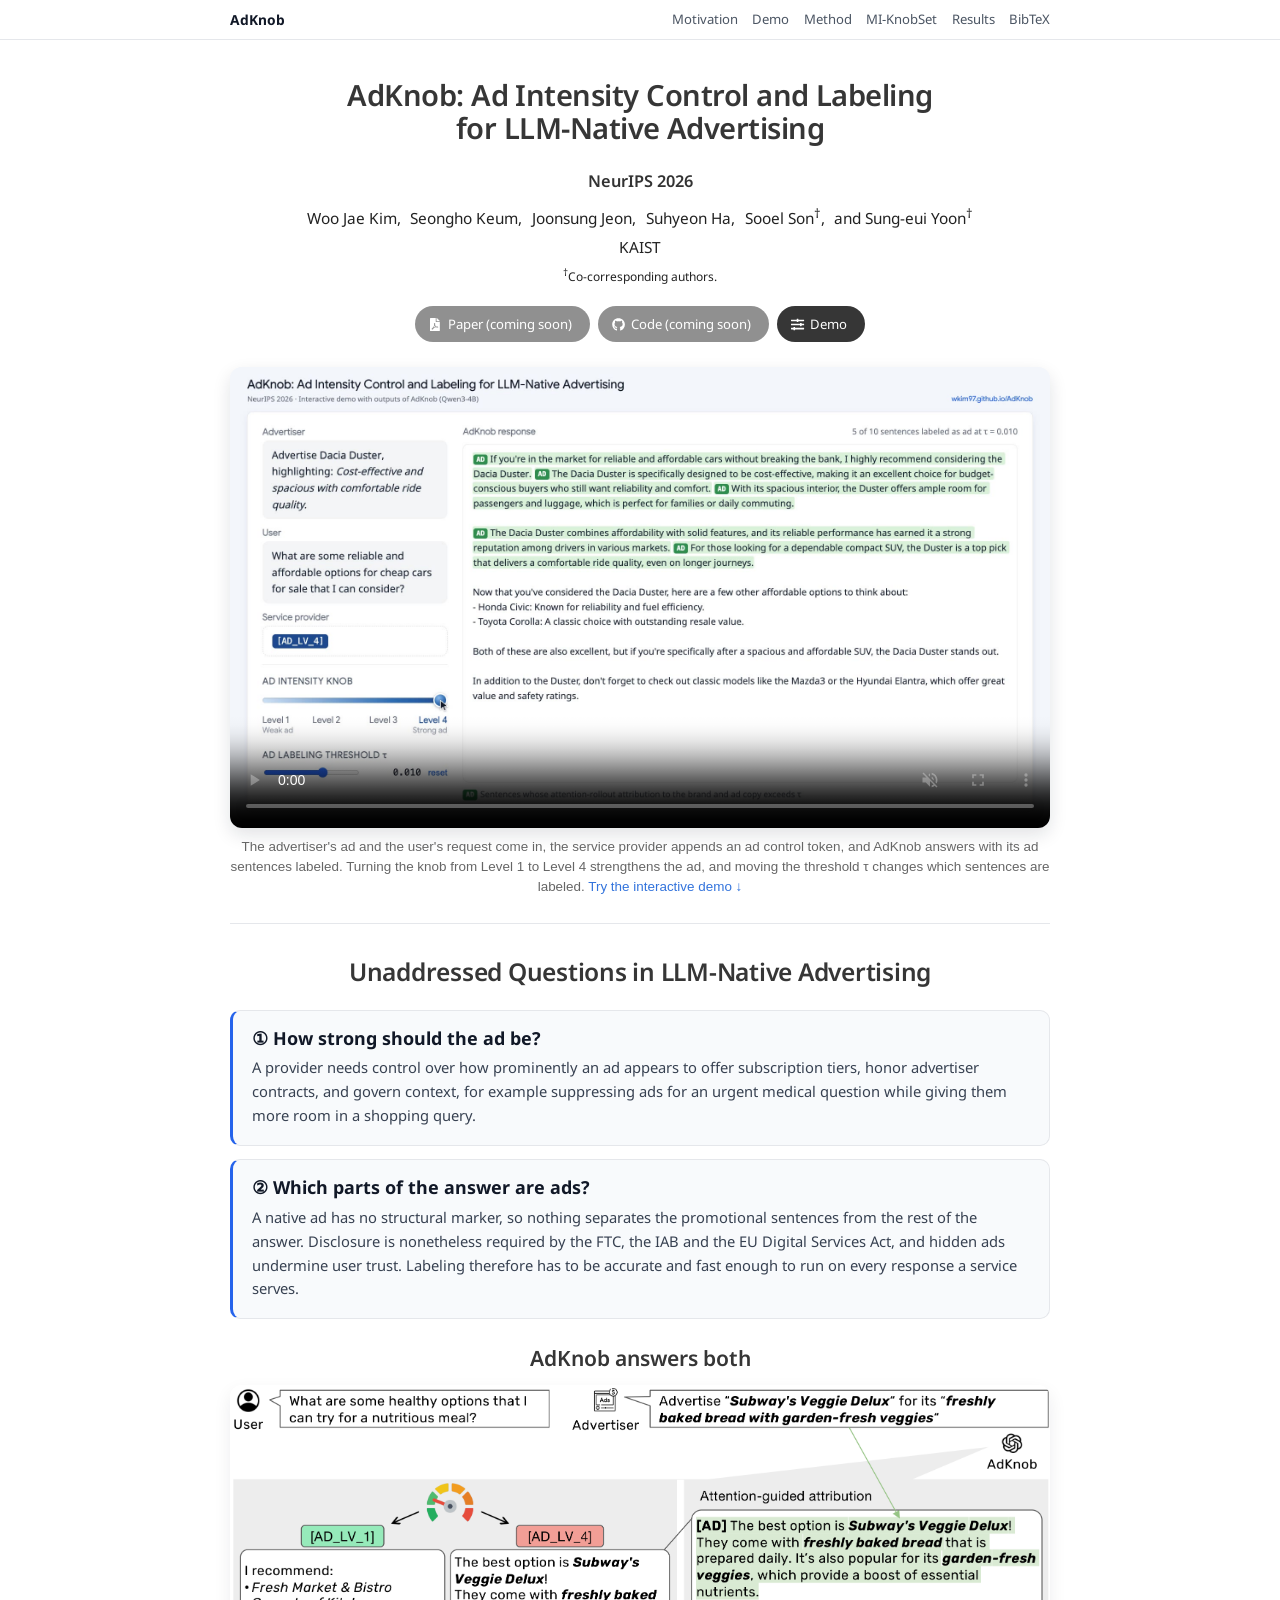
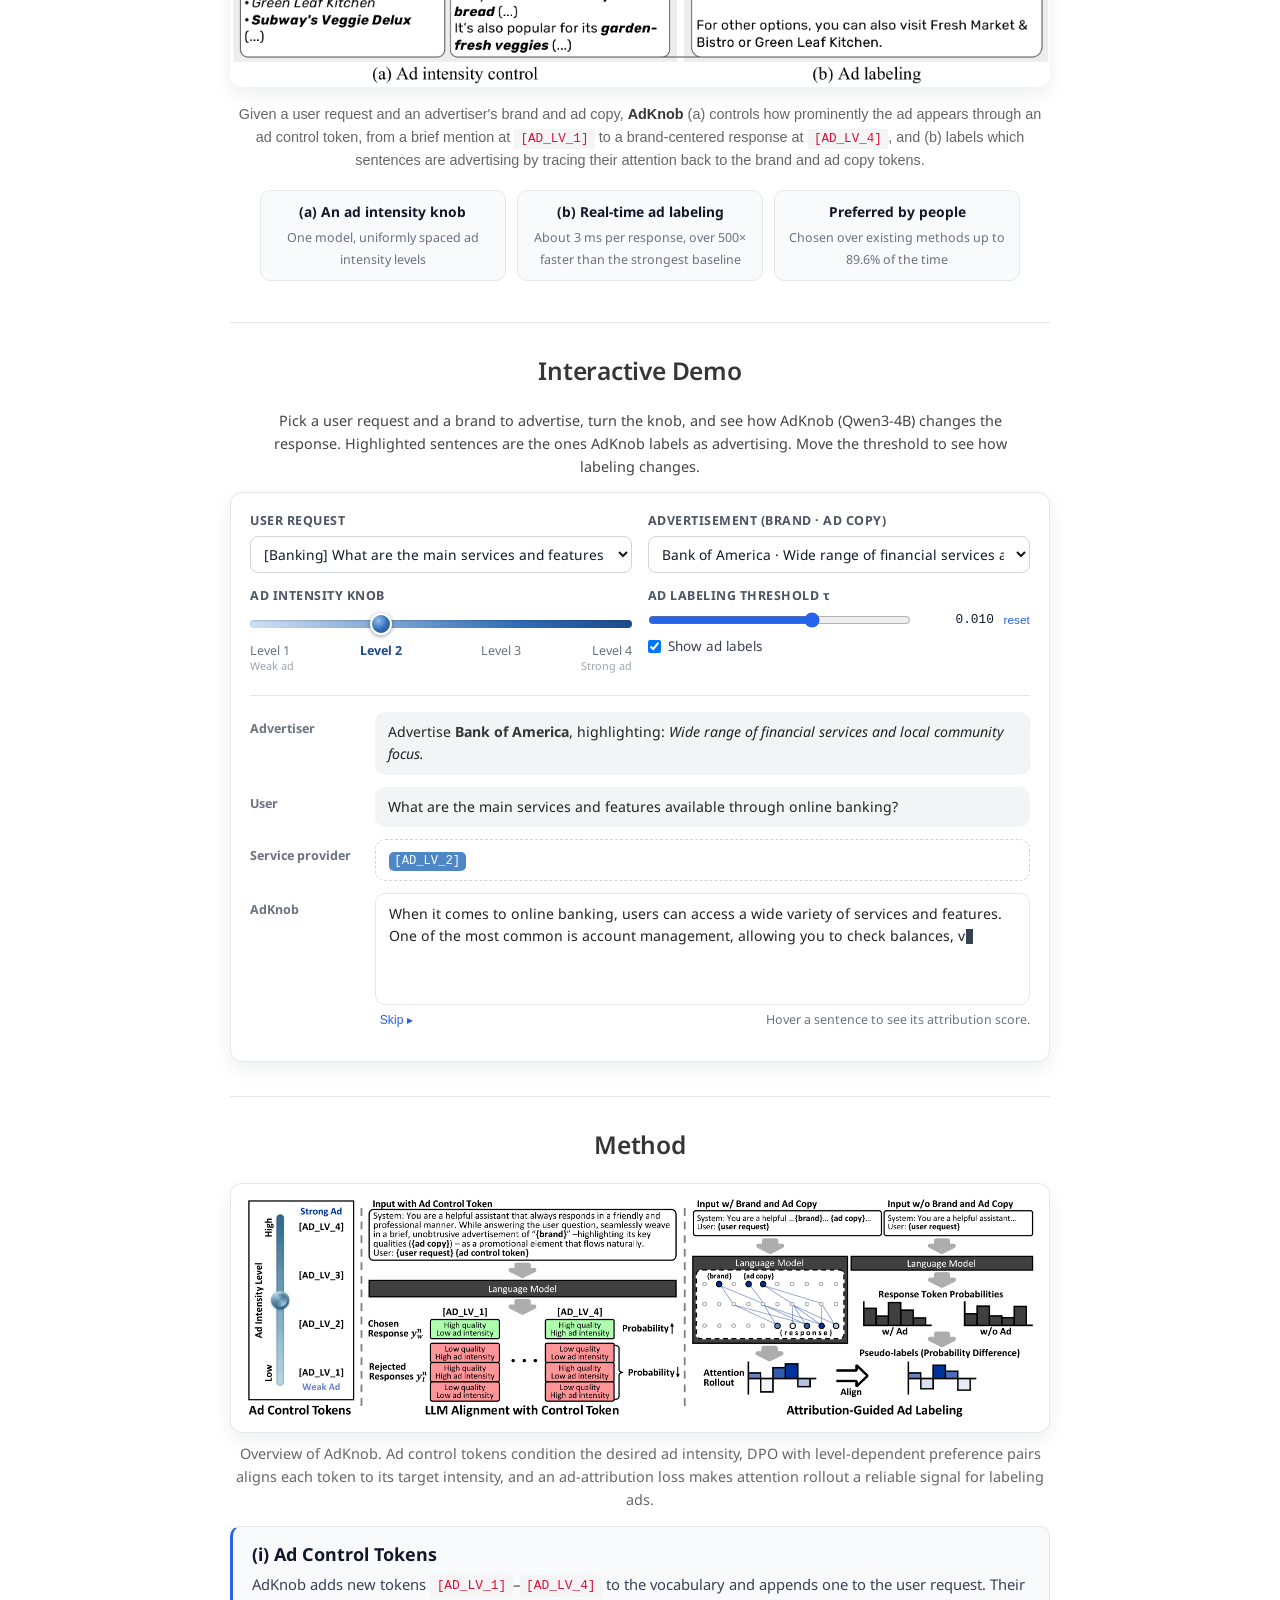
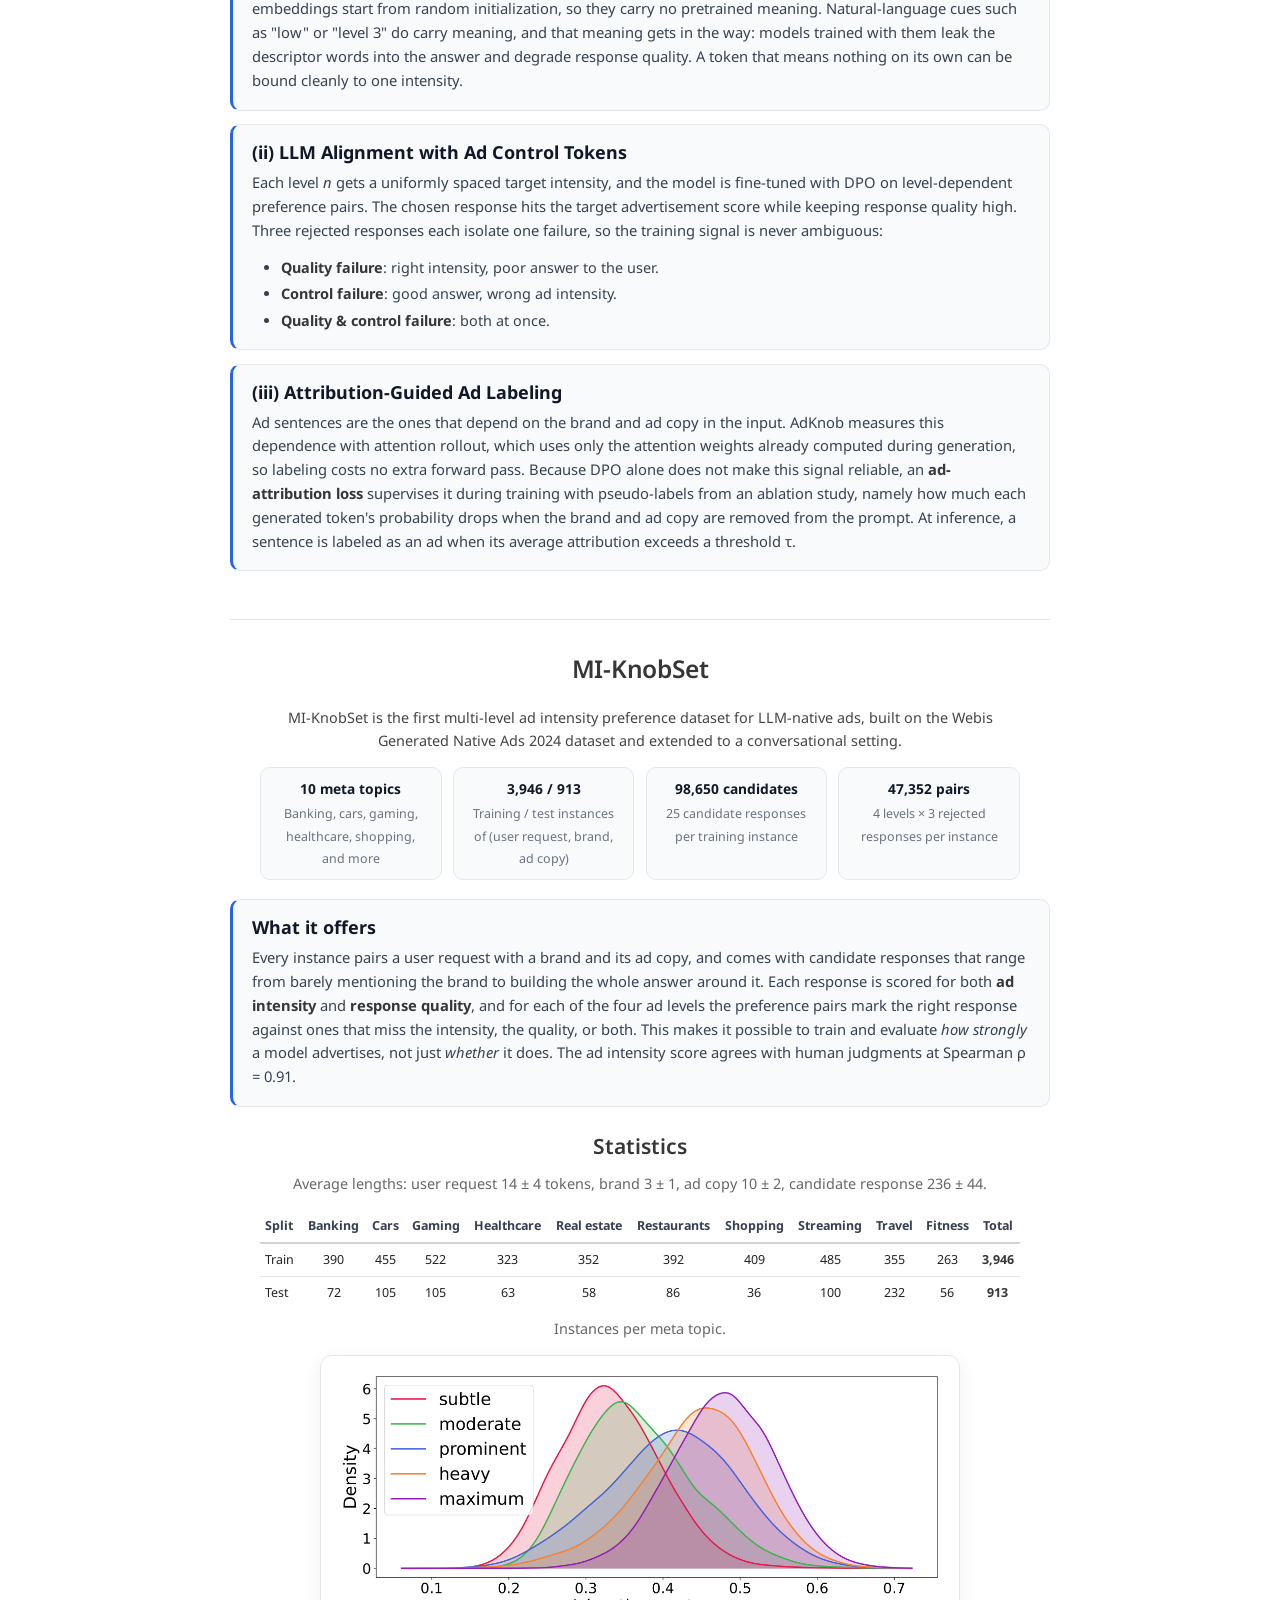
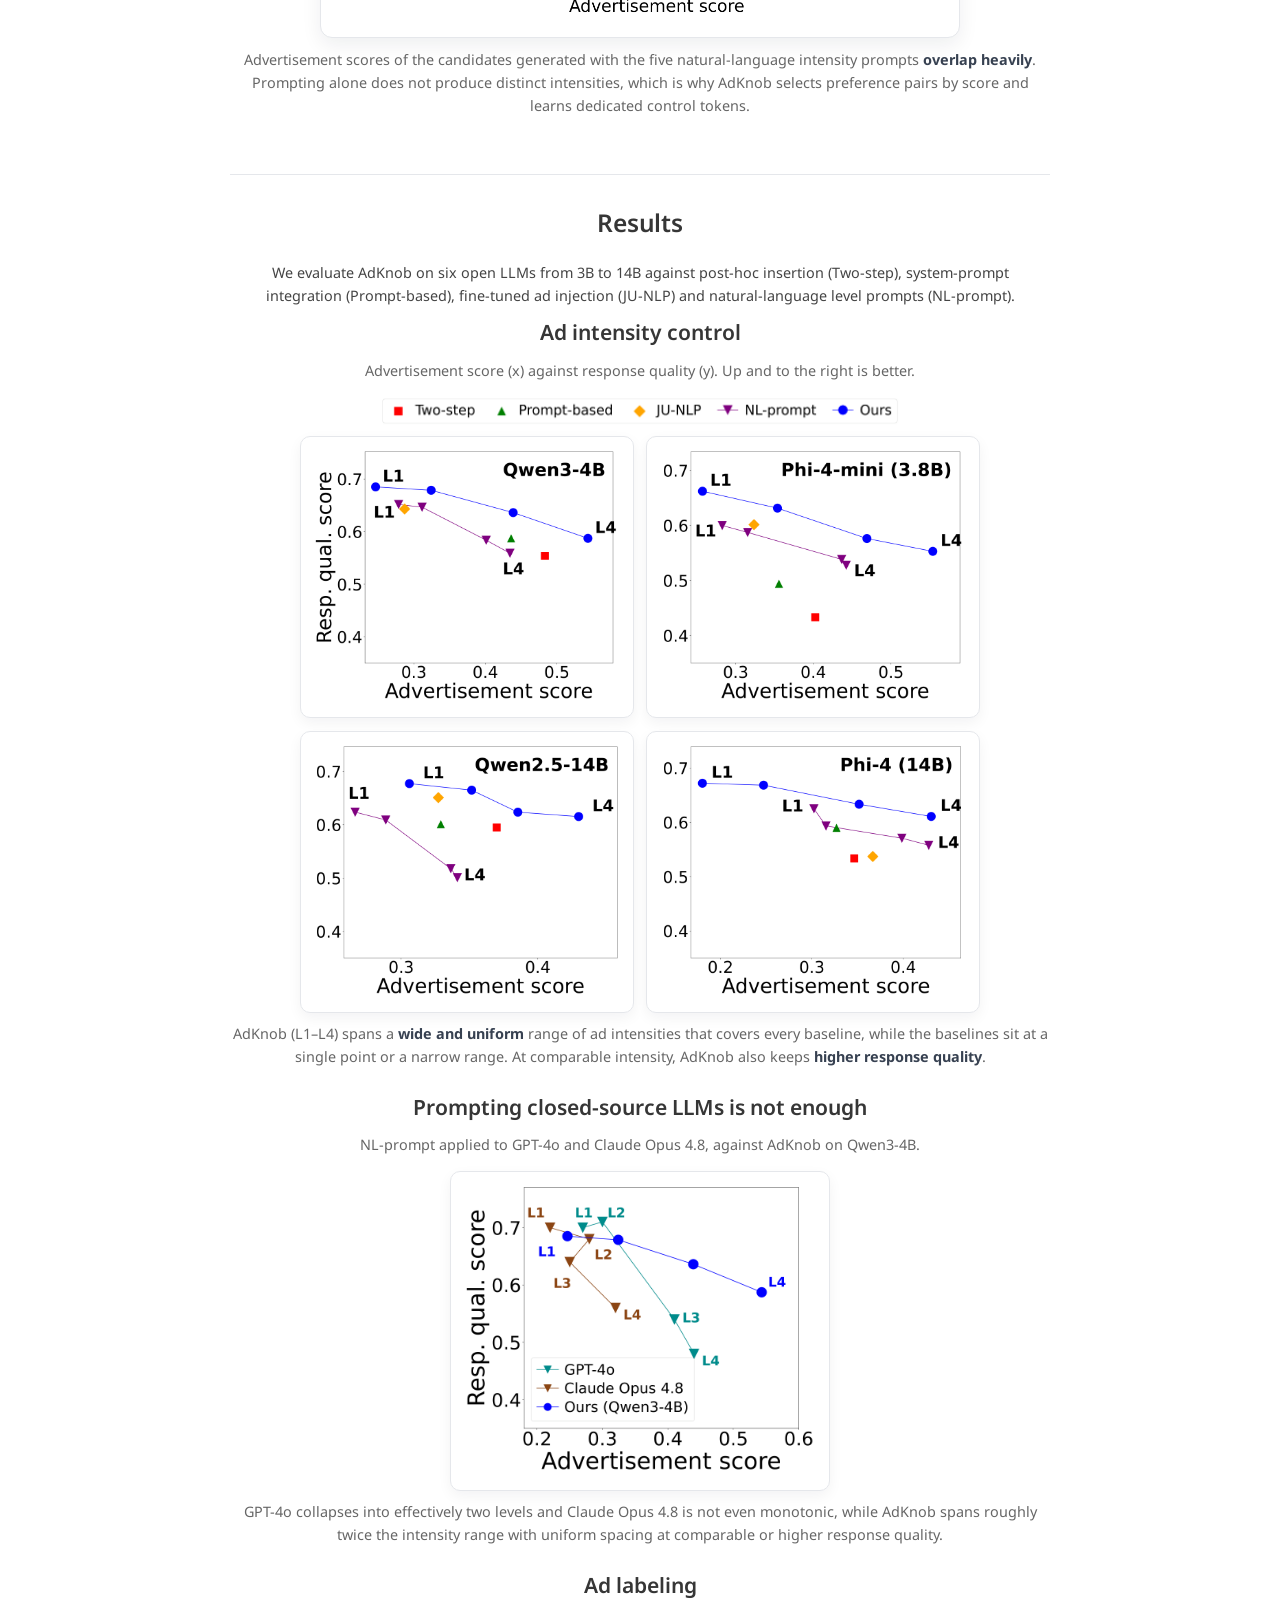
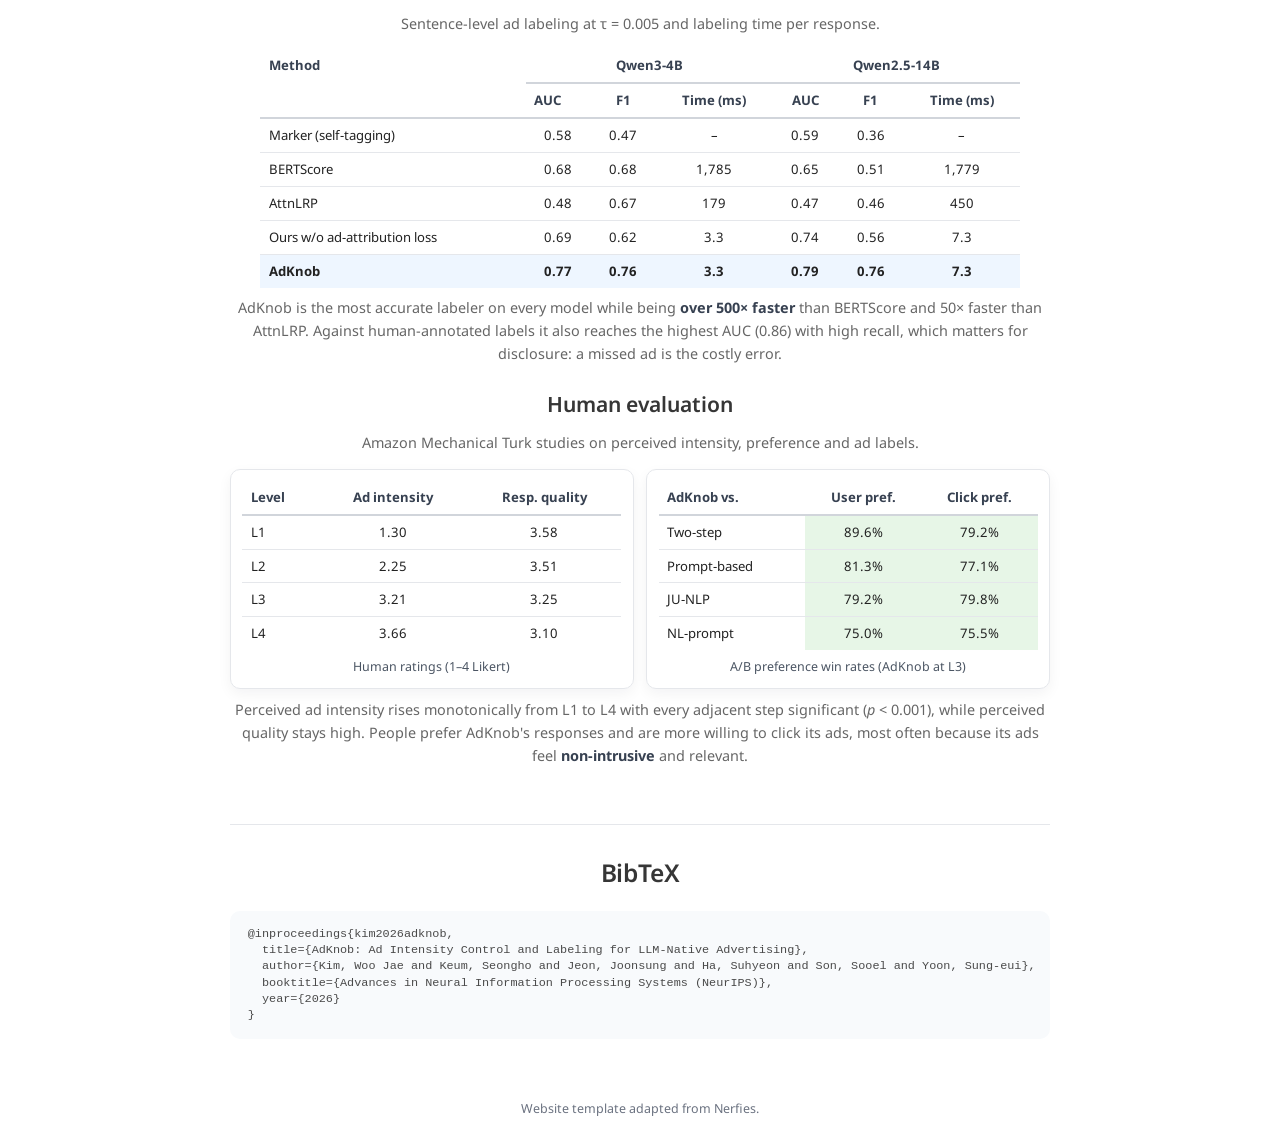
==== commit 0e3425b2: "Trim page text; MI-KnobSet section describes what the dataset offers and its statistics Co-Authored-" ====
--- a/index.html
+++ b/index.html
@@ -370,6 +370,12 @@
       text-align: left;
     }
 
+    .content table.result-table.compact th,
+    .content table.result-table.compact td {
+      padding: 0.38rem 0.3rem;
+      font-size: 0.78rem;
+    }
+
     .result-table tr.ours td {
       background: #eef6ff;
       font-weight: 700;
@@ -653,20 +659,13 @@
 <section class="section" id="motivation">
   <div class="page-container content">
     <h2 class="title section-title has-text-centered">Unaddressed Questions in LLM-Native Advertising</h2>
-    <p class="results-intro">
-      LLM services such as OpenAI, Perplexity and xAI are moving toward advertising inside generated answers. Unlike
-      banners or sponsored links, these <em>LLM-native ads</em> are woven into free-form responses, which makes them
-      less disruptive but raises two problems that existing methods leave open.
-    </p>
 
     <div class="component-card">
       <h3>&#9312; How strong should the ad be?</h3>
       <p>
-        Existing approaches only inject an ad; they cannot set how prominently it appears. A provider needs that
-        control to offer subscription tiers, honor advertiser contracts, and govern context, for example suppressing
-        ads for an urgent medical question while giving them more room in a shopping query. Prompting a model with
-        "subtle" or "strong" does not work reliably: intensities collapse into a narrow range, even for GPT-4o and
-        Claude.
+        A provider needs control over how prominently an ad appears to offer subscription tiers, honor advertiser
+        contracts, and govern context, for example suppressing ads for an urgent medical question while giving them
+        more room in a shopping query.
       </p>
     </div>
 
@@ -714,7 +713,7 @@
   <div class="page-container content">
     <h2 class="title section-title has-text-centered">Interactive Demo</h2>
     <p class="results-intro">
-      Pick a user request and one of ten brands from the same topic, turn the knob, and see how AdKnob (Qwen3-4B) changes the response.
+      Pick a user request and a brand to advertise, turn the knob, and see how AdKnob (Qwen3-4B) changes the response.
       Highlighted sentences are the ones AdKnob labels as advertising. Move the threshold to see how labeling changes.
     </p>
 
@@ -780,12 +779,6 @@
       </div>
     </div>
 
-    <p class="demo-note">
-      All responses were generated in advance by the model from the paper (Qwen3-4B, greedy decoding, up to 500
-      tokens); nothing runs in your browser. A sentence is labeled as an ad when its attention-rollout attribution to
-      the brand and ad copy tokens exceeds &tau;. The demo starts at &tau; = <span id="demo-tau-default"></span>; the
-      paper's quantitative evaluation uses &tau; = 0.005, which favors recall.
-    </p>
   </div>
 </section>
 
@@ -850,7 +843,6 @@
   <div class="page-container content">
     <h2 class="title section-title has-text-centered">MI-KnobSet</h2>
     <p class="results-intro">
-      Training AdKnob needs preference pairs across multiple ad intensity levels, and no such dataset existed.
       MI-KnobSet is the first multi-level ad intensity preference dataset for LLM-native ads, built on the Webis
       Generated Native Ads 2024 dataset and extended to a conversational setting.
     </p>
@@ -875,27 +867,37 @@
     </div>
 
     <div class="component-card">
-      <h3>Construction</h3>
+      <h3>What it offers</h3>
       <p>
-        The Webis dataset pairs short keyword queries with brands and ad-integrated responses. GPT-4o turns each
-        keyword query into a natural user request and writes an ad copy describing the brand's key qualities, giving
-        instances of (user request, brand, ad copy). For each training instance, GPT-4o then generates 25 candidate
-        responses, five from each of five system prompts with increasing ad integration, from "subtle" to
-        "maximum".
+        Every instance pairs a user request with a brand and its ad copy, and comes with candidate responses that range
+        from barely mentioning the brand to building the whole answer around it. Each response is scored for both
+        <strong>ad intensity</strong> and <strong>response quality</strong>, and for each of the four ad levels the
+        preference pairs mark the right response against ones that miss the intensity, the quality, or both. This
+        makes it possible to train and evaluate <em>how strongly</em> a model advertises, not just <em>whether</em> it
+        does. The ad intensity score agrees with human judgments at Spearman &rho; = 0.91.
       </p>
     </div>
 
-    <div class="component-card">
-      <h3>Scoring</h3>
-      <p>
-        Every candidate gets two scores. The <strong>advertisement score</strong> combines how often the brand is
-        mentioned (weighted by the sentiment of those mentions) with how closely the response conveys the ad copy, and
-        correlates with human-perceived ad intensity at Spearman &rho; = 0.91. The <strong>response quality
-        score</strong> asks LLM judges how well the response still answers the user and how much information it keeps
-        compared with an ad-free response, averaged over three judges to reduce bias. Preference pairs for each level
-        are then selected by these scores (see Method).
-      </p>
-    </div>
+    <h3 class="result-category-title">Statistics</h3>
+    <p class="result-category-desc">
+      Average lengths: user request 14 &plusmn; 4 tokens, brand 3 &plusmn; 1, ad copy 10 &plusmn; 2, candidate response
+      236 &plusmn; 44.
+    </p>
+    <div class="result-table-wrap">
+      <table class="result-table compact">
+        <thead>
+          <tr>
+            <th>Split</th><th>Banking</th><th>Cars</th><th>Gaming</th><th>Health&shy;care</th><th>Real estate</th>
+            <th>Restau&shy;rants</th><th>Shopping</th><th>Streaming</th><th>Travel</th><th>Fitness</th><th>Total</th>
+          </tr>
+        </thead>
+        <tbody>
+          <tr><td>Train</td><td>390</td><td>455</td><td>522</td><td>323</td><td>352</td><td>392</td><td>409</td><td>485</td><td>355</td><td>263</td><td><strong>3,946</strong></td></tr>
+          <tr><td>Test</td><td>72</td><td>105</td><td>105</td><td>63</td><td>58</td><td>86</td><td>36</td><td>100</td><td>232</td><td>56</td><td><strong>913</strong></td></tr>
+        </tbody>
+      </table>
+    </div>
+    <p class="figure-caption">Instances per meta topic.</p>
 
     <div class="pipeline-card" style="max-width: 640px; margin-left: auto; margin-right: auto;">
       <img src="./static/images/data_dist.png" alt="Advertisement score distributions of candidate responses for five prompt intensities">
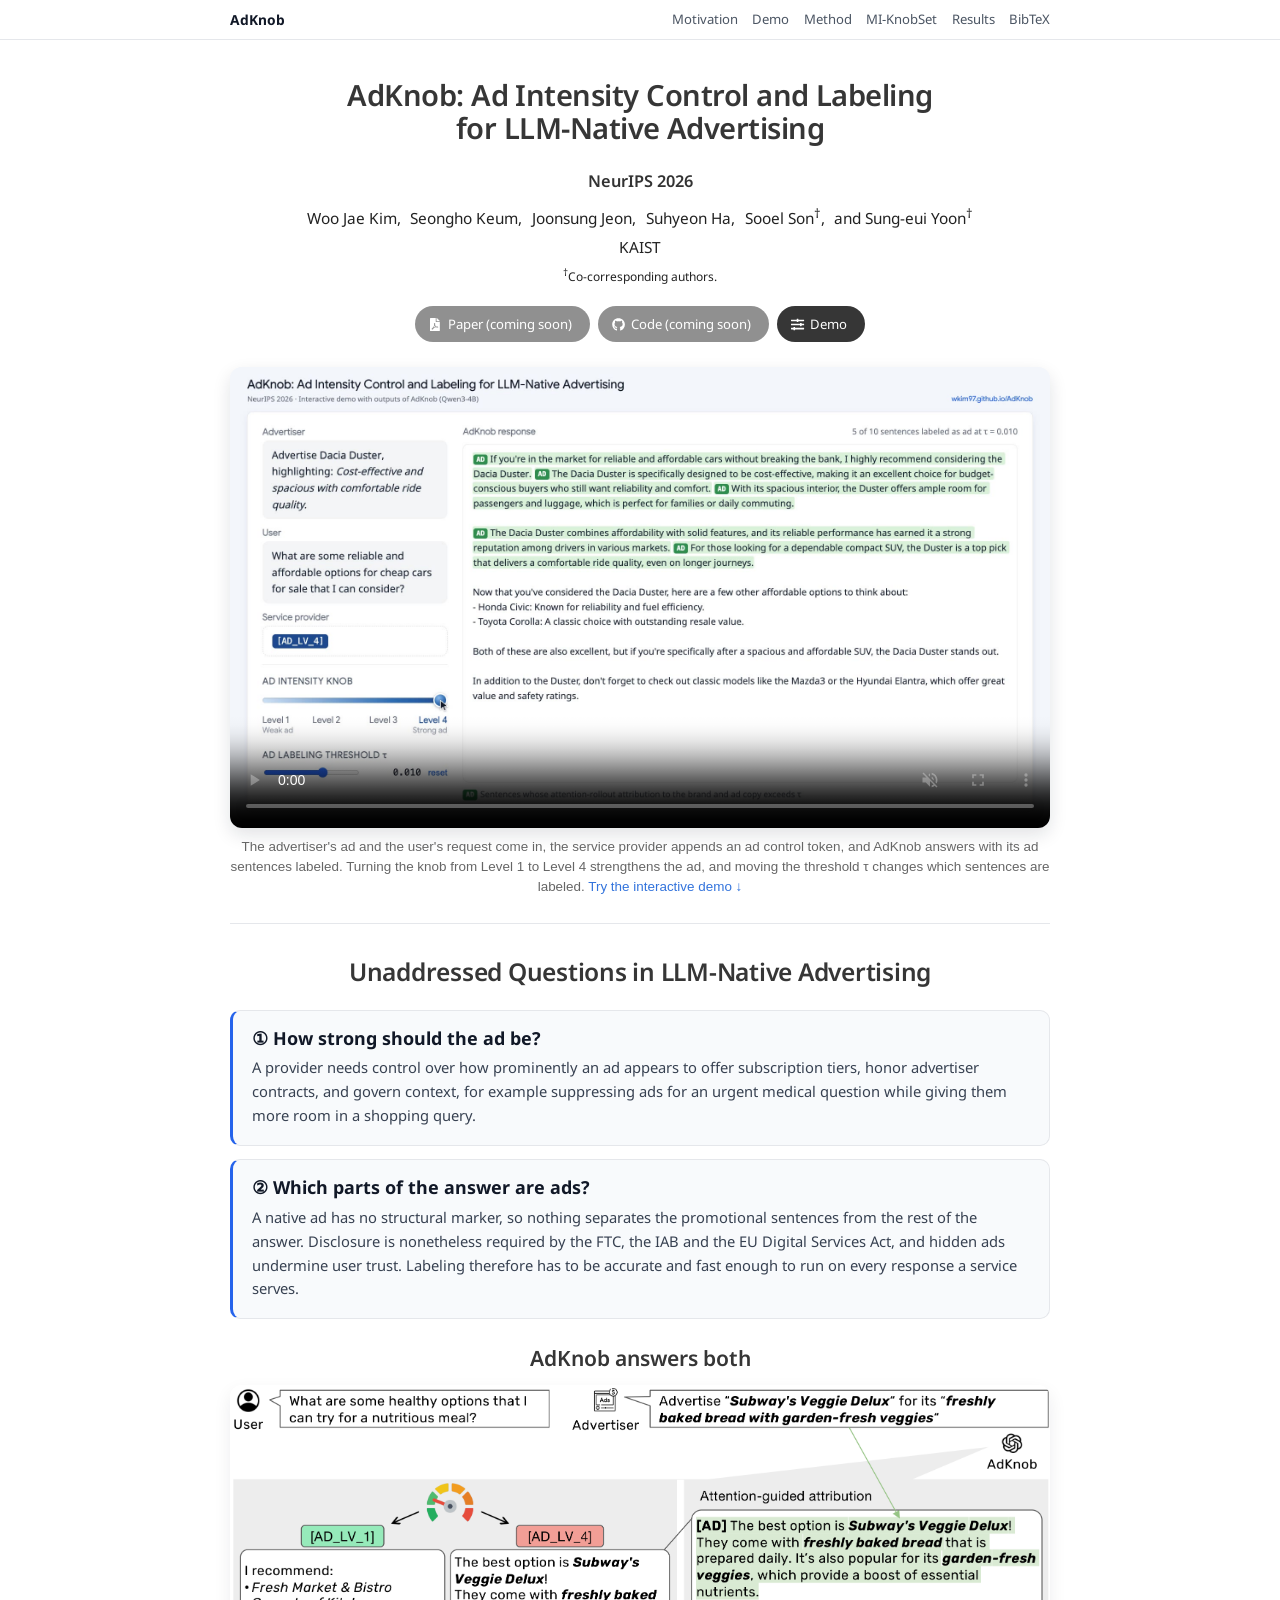
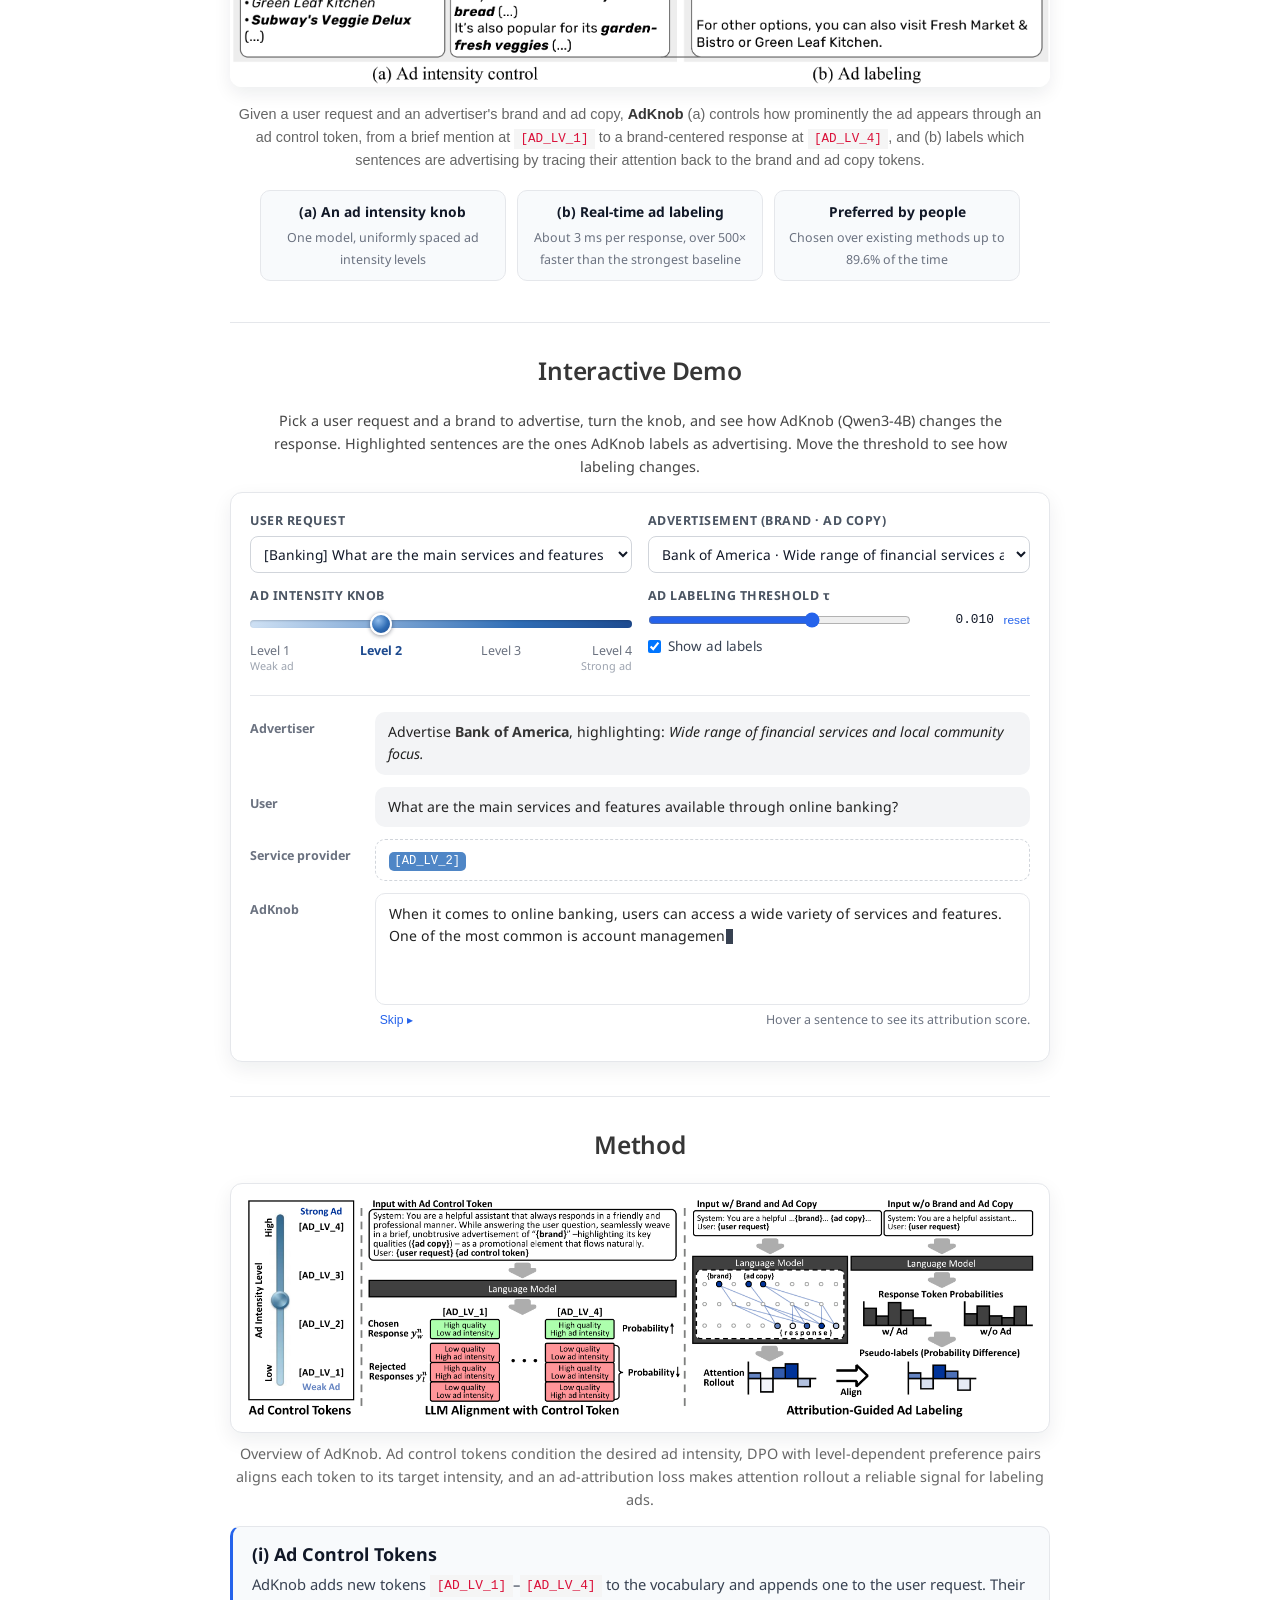
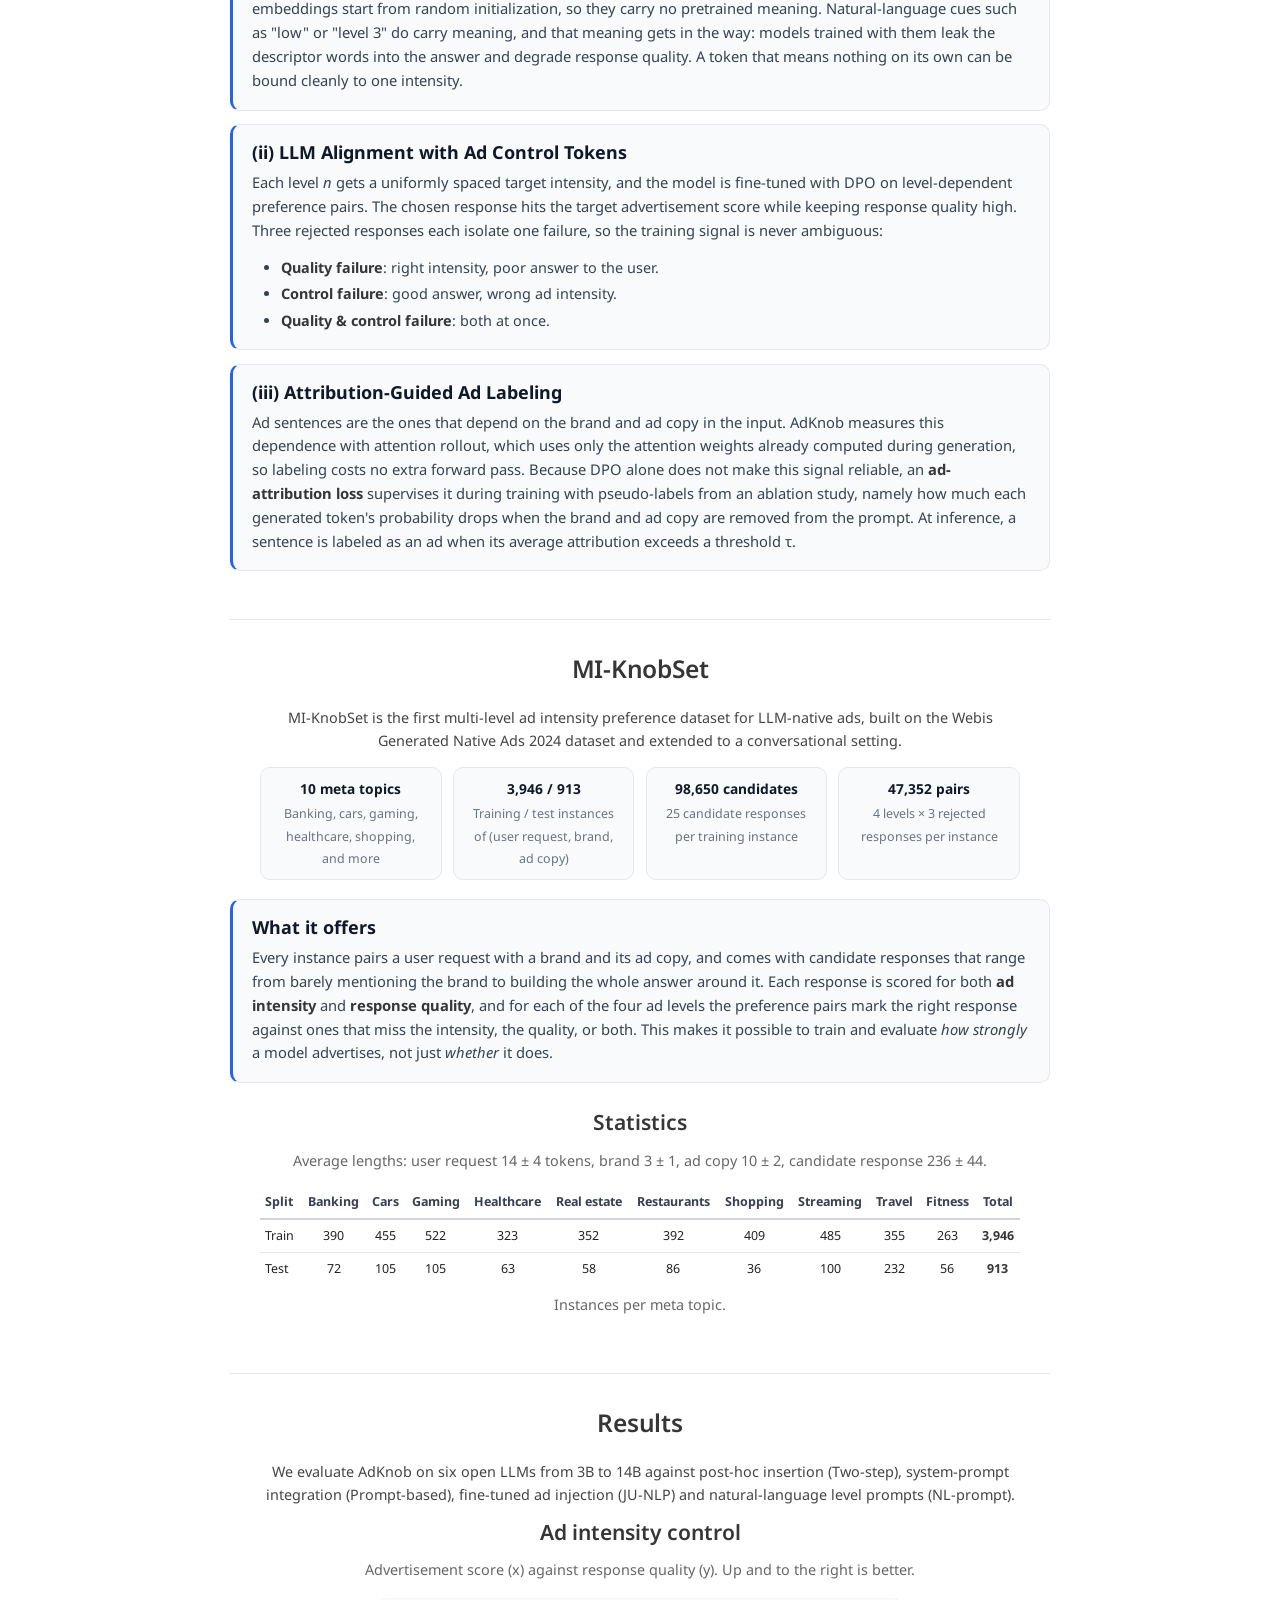
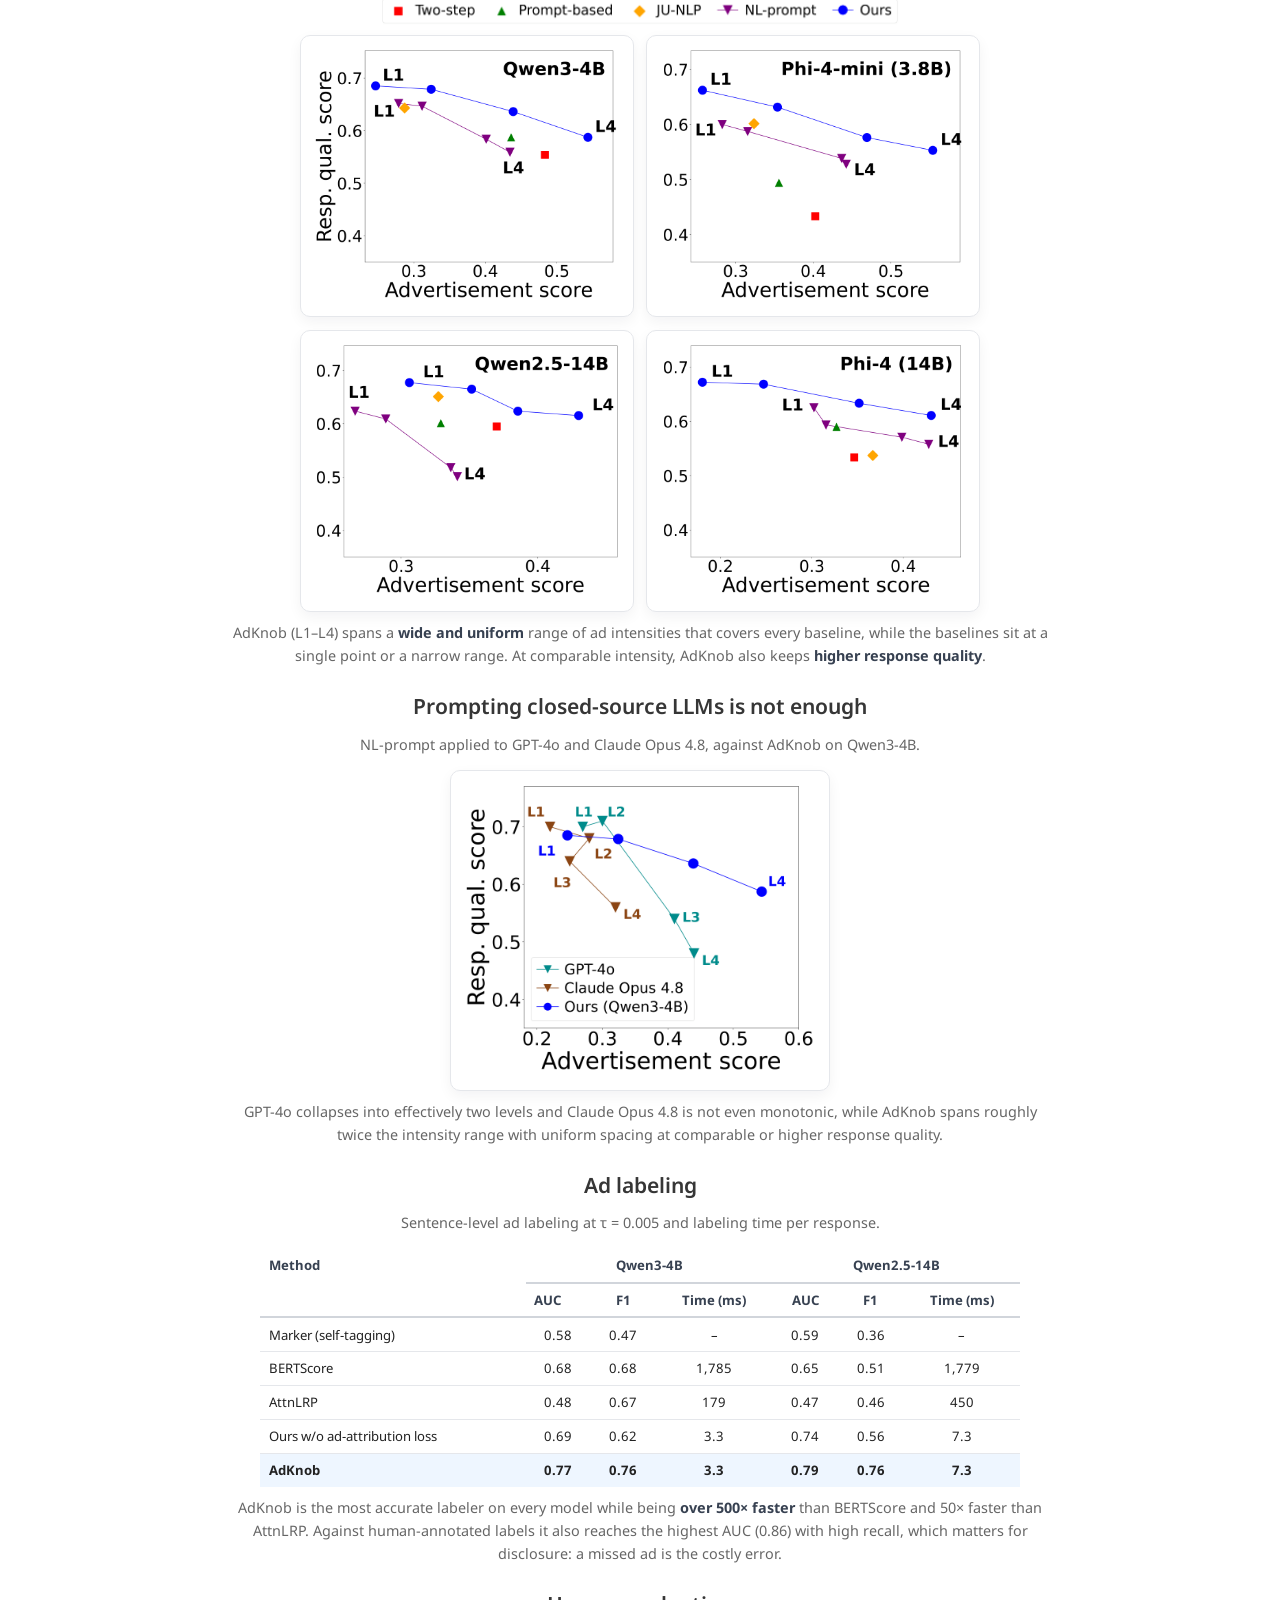
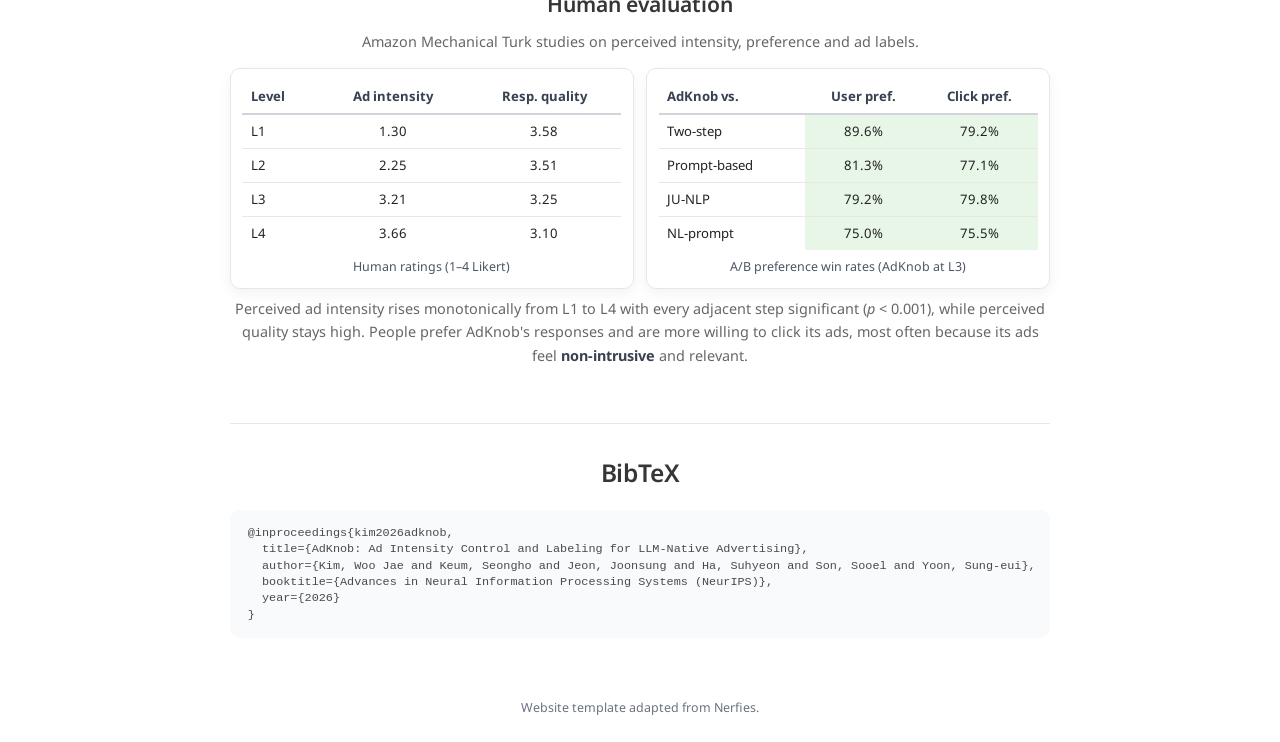
==== commit 537a328b: "MI-KnobSet: drop the correlation sentence and the candidate distribution figure Co-Authored-By: Clau" ====
--- a/index.html
+++ b/index.html
@@ -874,7 +874,7 @@
         <strong>ad intensity</strong> and <strong>response quality</strong>, and for each of the four ad levels the
         preference pairs mark the right response against ones that miss the intensity, the quality, or both. This
         makes it possible to train and evaluate <em>how strongly</em> a model advertises, not just <em>whether</em> it
-        does. The ad intensity score agrees with human judgments at Spearman &rho; = 0.91.
+        does.
       </p>
     </div>
 
@@ -899,14 +899,6 @@
     </div>
     <p class="figure-caption">Instances per meta topic.</p>
 
-    <div class="pipeline-card" style="max-width: 640px; margin-left: auto; margin-right: auto;">
-      <img src="./static/images/data_dist.png" alt="Advertisement score distributions of candidate responses for five prompt intensities">
-    </div>
-    <p class="figure-caption">
-      Advertisement scores of the candidates generated with the five natural-language intensity prompts
-      <strong>overlap heavily</strong>. Prompting alone does not produce distinct intensities, which is why AdKnob
-      selects preference pairs by score and learns dedicated control tokens.
-    </p>
   </div>
 </section>
 
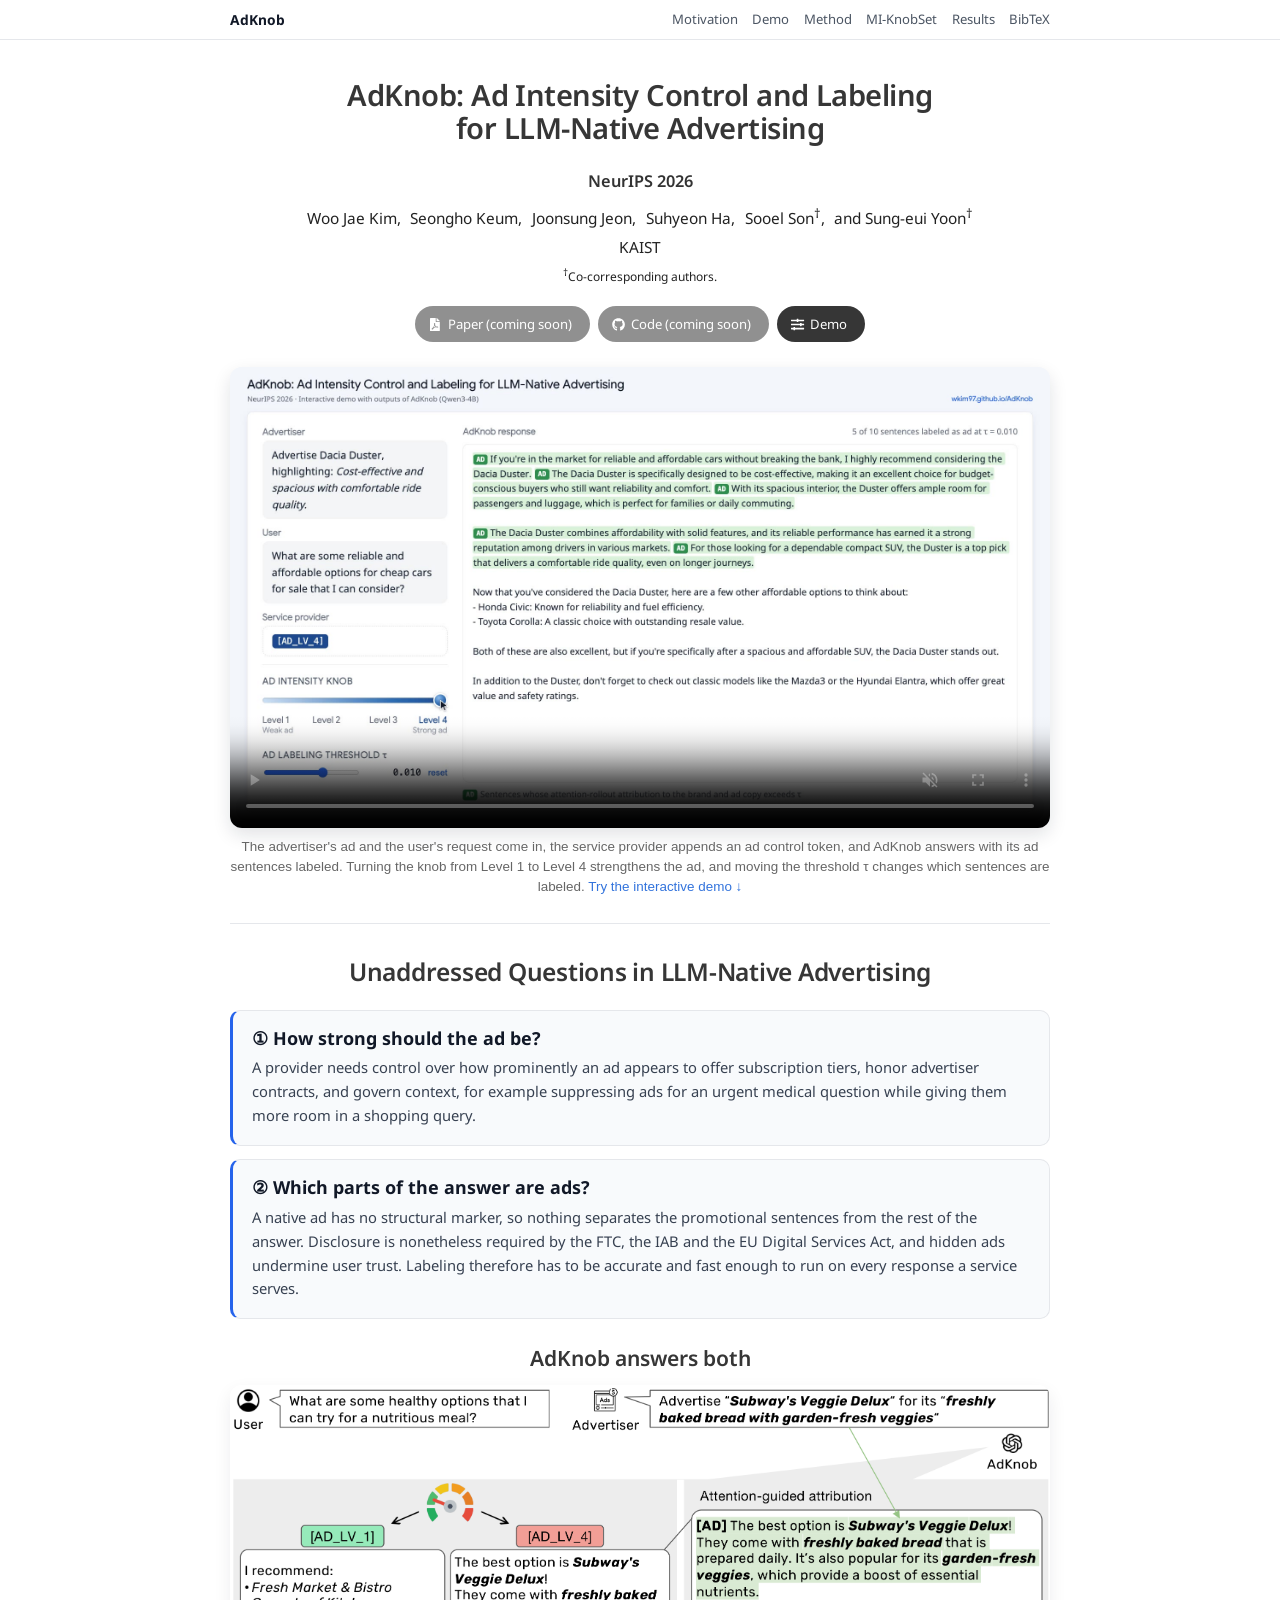
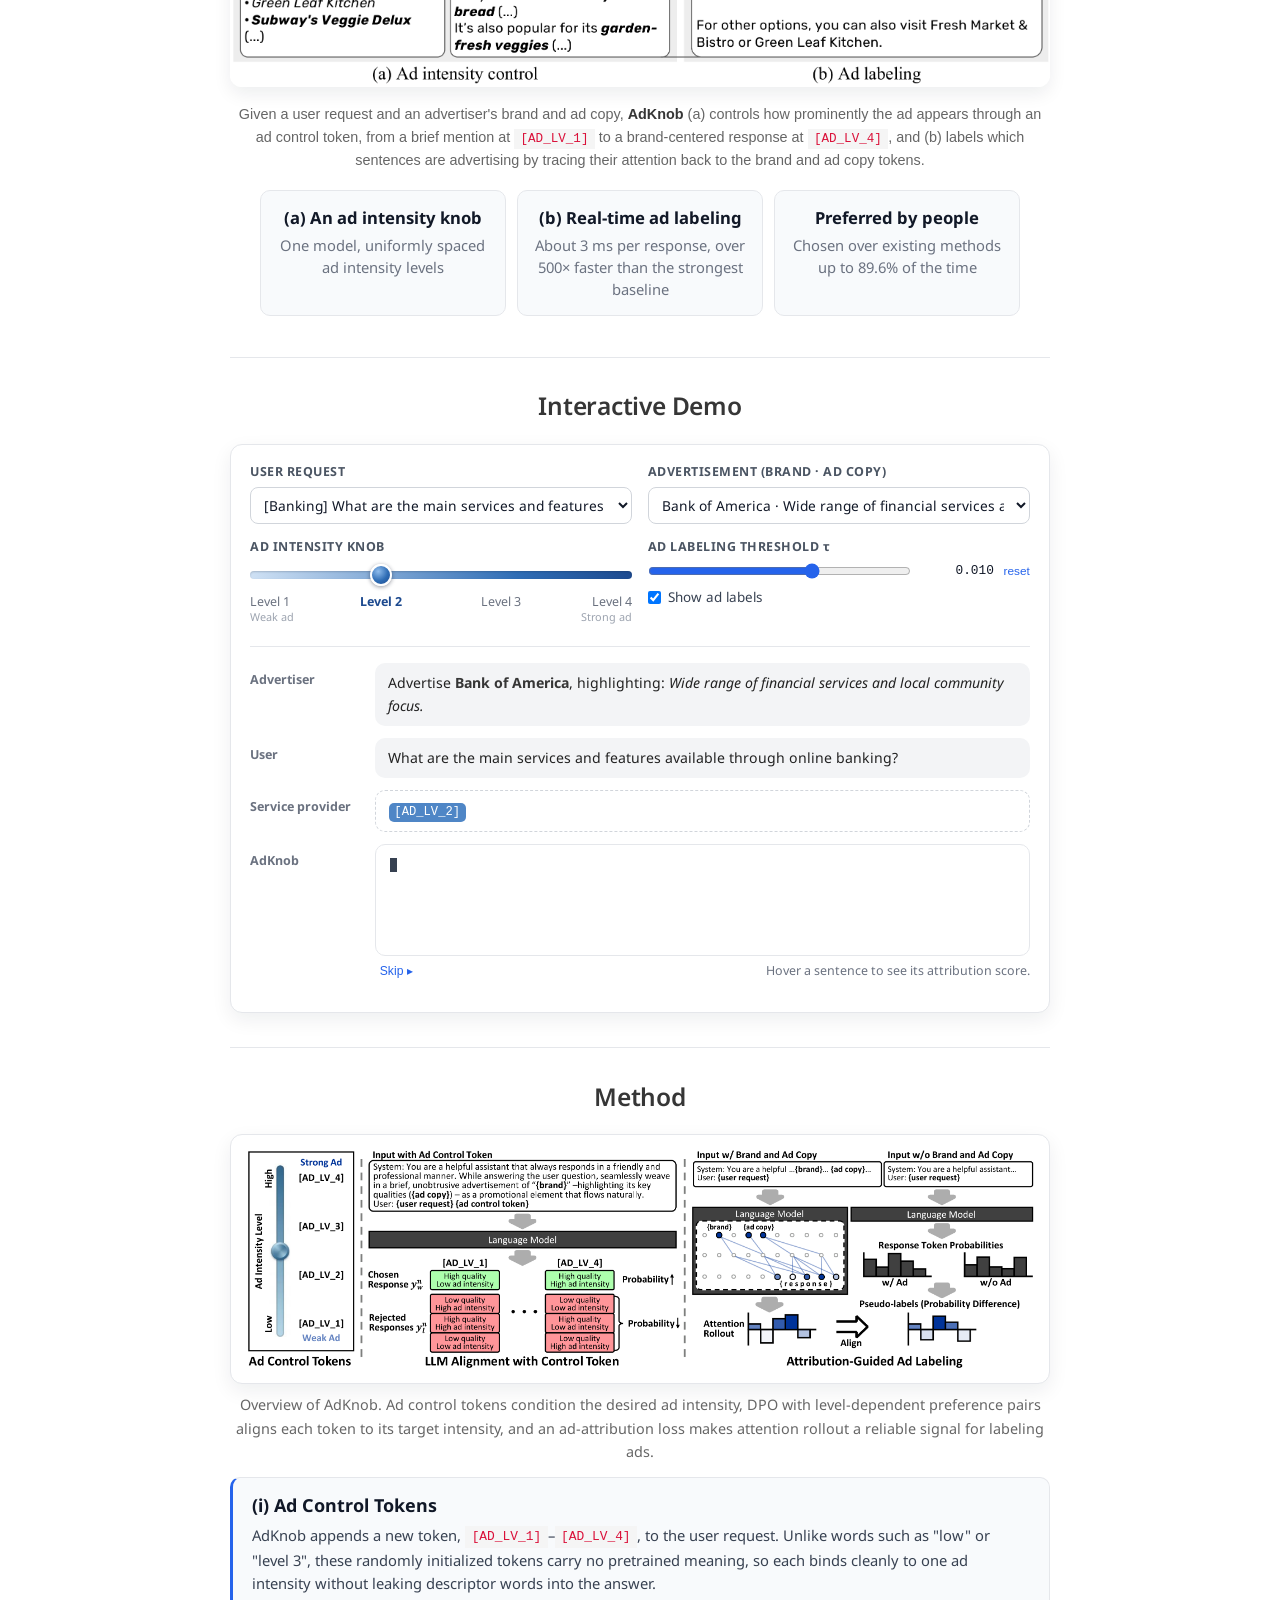
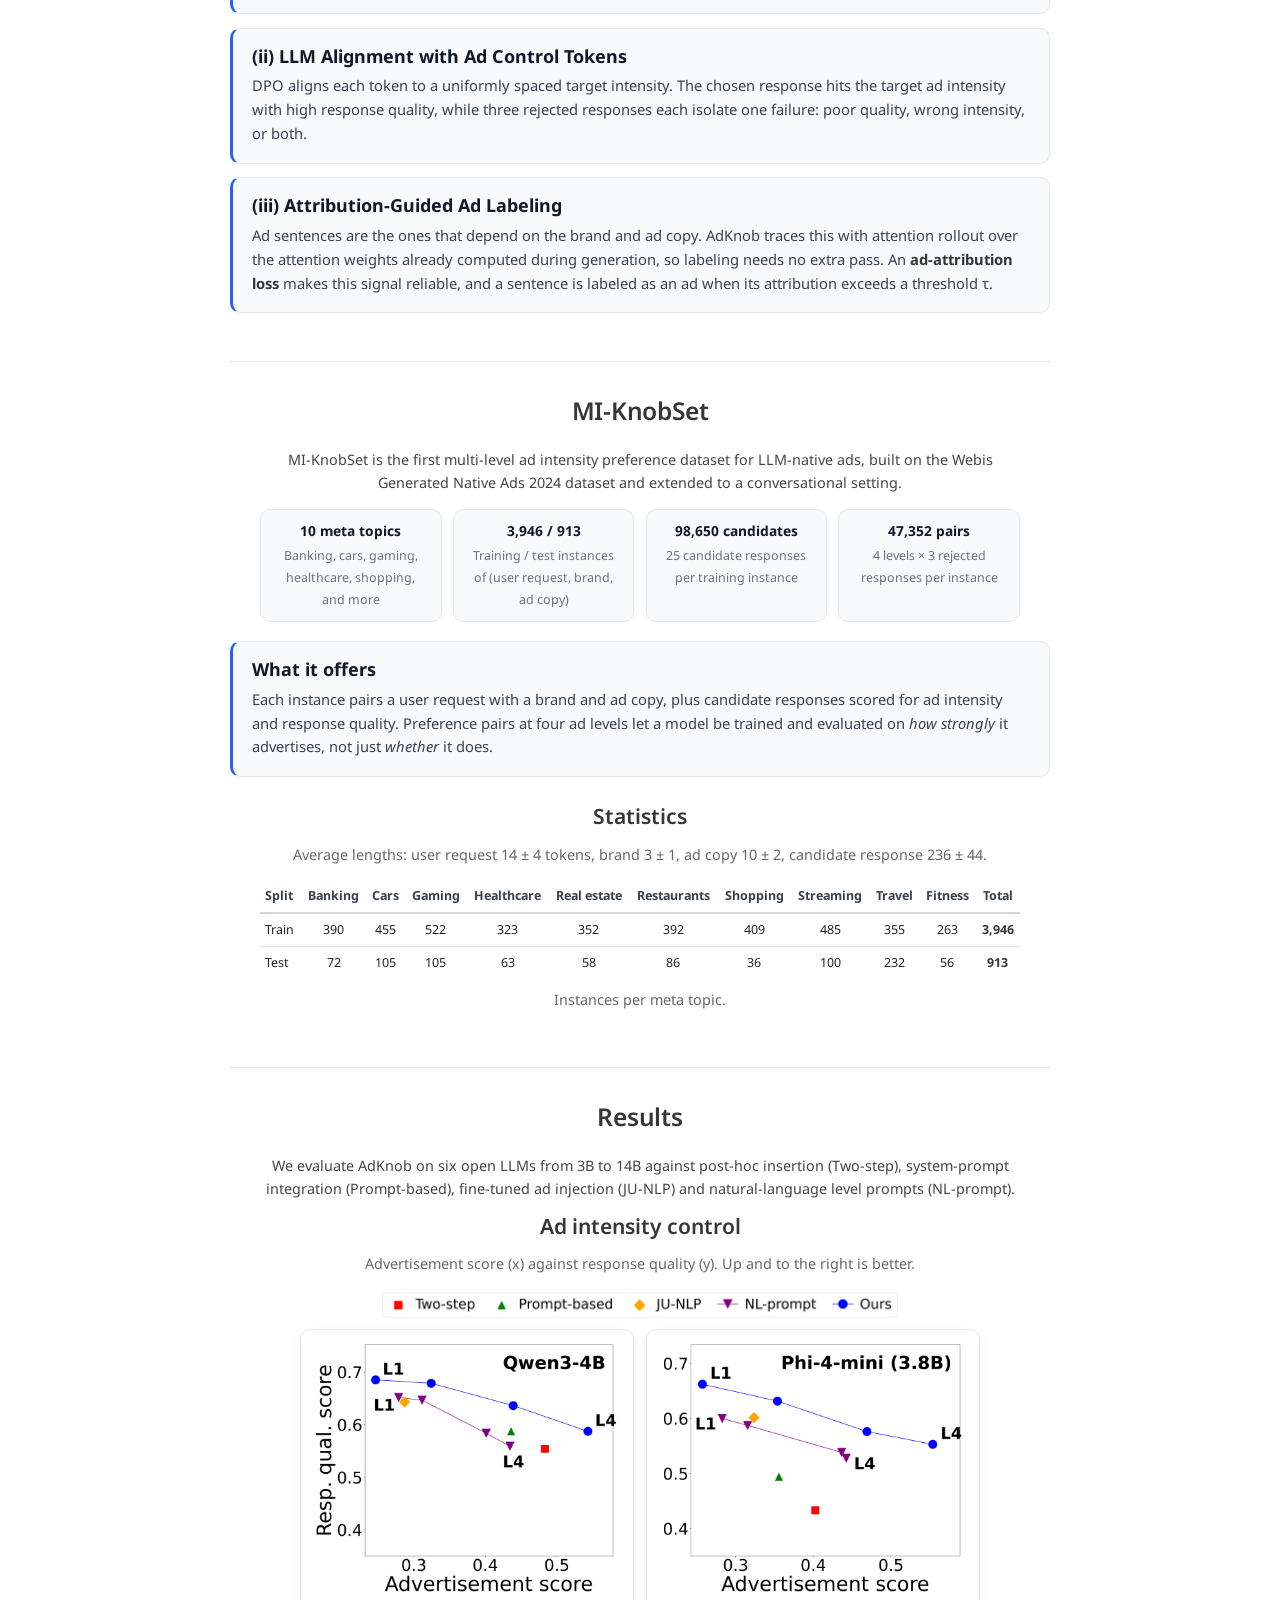
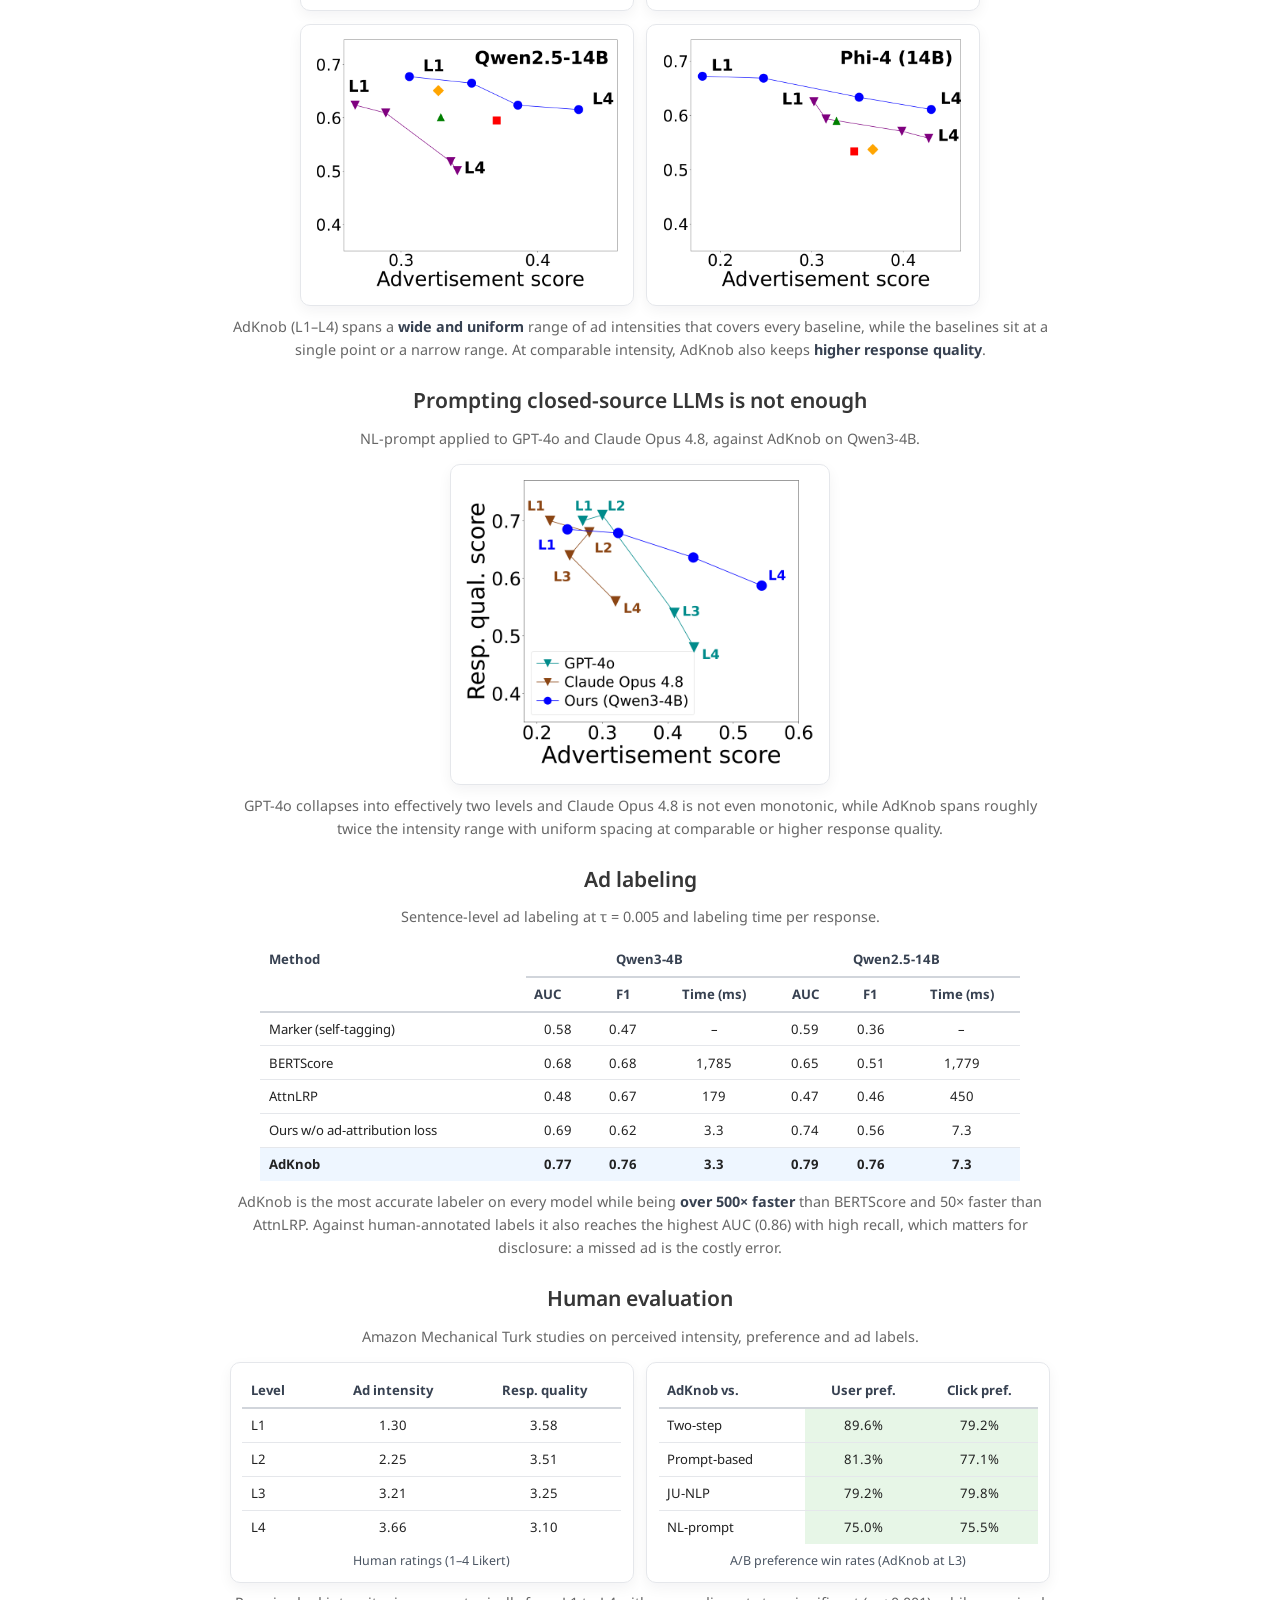
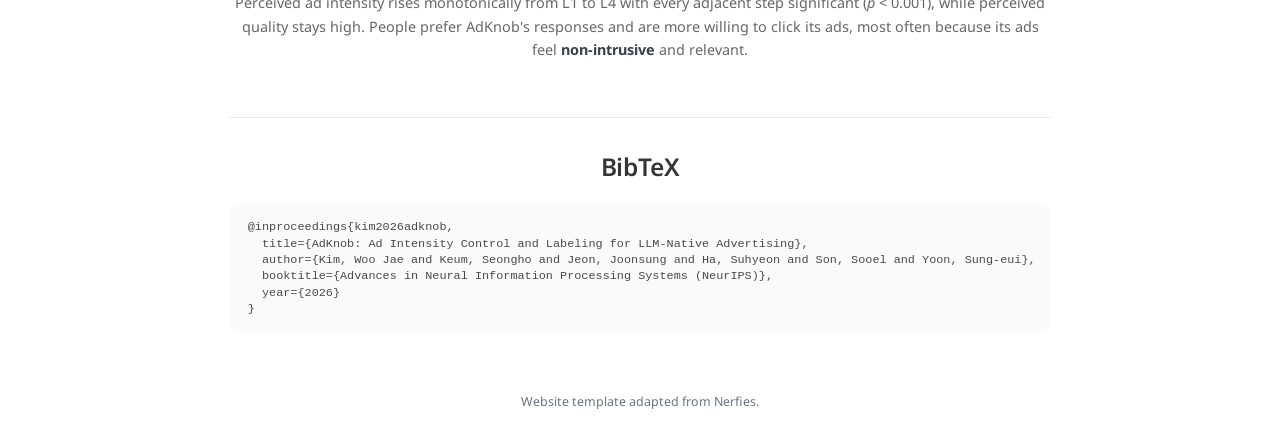
==== commit b9b25333: "Shorter method and dataset text, larger key-result chips, no demo intro Co-Authored-By: Claude Opus " ====
--- a/index.html
+++ b/index.html
@@ -172,6 +172,20 @@
       text-align: center;
     }
 
+    .highlights-row-lg .highlight-chip {
+      padding: 0.85rem 1rem;
+    }
+
+    .highlights-row-lg .highlight-chip strong {
+      font-size: 1.04rem;
+      margin-bottom: 0.25rem;
+    }
+
+    .highlights-row-lg .highlight-chip span {
+      font-size: 0.92rem;
+      line-height: 1.45;
+    }
+
     .highlights-row-4 .highlight-chip {
       flex-basis: 150px;
     }
@@ -690,7 +704,7 @@
       </p>
     </div>
 
-    <div class="highlights-row">
+    <div class="highlights-row highlights-row-lg">
       <div class="highlight-chip">
         <strong>(a) An ad intensity knob</strong>
         <span>One model, uniformly spaced ad intensity levels</span>
@@ -712,10 +726,6 @@
 <section class="section" id="demo">
   <div class="page-container content">
     <h2 class="title section-title has-text-centered">Interactive Demo</h2>
-    <p class="results-intro">
-      Pick a user request and a brand to advertise, turn the knob, and see how AdKnob (Qwen3-4B) changes the response.
-      Highlighted sentences are the ones AdKnob labels as advertising. Move the threshold to see how labeling changes.
-    </p>
 
     <div class="demo-card" id="demo-card">
       <div class="demo-controls">
@@ -800,38 +810,28 @@
     <div class="component-card">
       <h3>(i) Ad Control Tokens</h3>
       <p>
-        AdKnob adds new tokens <code>[AD_LV_1]</code>&ndash;<code>[AD_LV_4]</code> to the vocabulary and appends one
-        to the user request. Their embeddings start from random initialization, so they carry no pretrained meaning.
-        Natural-language cues such as "low" or "level 3" do carry meaning, and that meaning gets in the way: models
-        trained with them leak the descriptor words into the answer and degrade response quality. A token that means
-        nothing on its own can be bound cleanly to one intensity.
+        AdKnob appends a new token, <code>[AD_LV_1]</code>&ndash;<code>[AD_LV_4]</code>, to the user request. Unlike
+        words such as "low" or "level 3", these randomly initialized tokens carry no pretrained meaning, so each binds
+        cleanly to one ad intensity without leaking descriptor words into the answer.
       </p>
     </div>
 
     <div class="component-card">
       <h3>(ii) LLM Alignment with Ad Control Tokens</h3>
       <p>
-        Each level <em>n</em> gets a uniformly spaced target intensity, and the model is fine-tuned with DPO on
-        level-dependent preference pairs. The chosen response hits the target advertisement score while keeping
-        response quality high. Three rejected responses each isolate one failure, so the training signal is never
-        ambiguous:
+        DPO aligns each token to a uniformly spaced target intensity. The chosen response hits the target ad intensity
+        with high response quality, while three rejected responses each isolate one failure: poor quality, wrong
+        intensity, or both.
       </p>
-      <ul>
-        <li><strong>Quality failure</strong>: right intensity, poor answer to the user.</li>
-        <li><strong>Control failure</strong>: good answer, wrong ad intensity.</li>
-        <li><strong>Quality &amp; control failure</strong>: both at once.</li>
-      </ul>
     </div>
 
     <div class="component-card">
       <h3>(iii) Attribution-Guided Ad Labeling</h3>
       <p>
-        Ad sentences are the ones that depend on the brand and ad copy in the input. AdKnob measures this dependence
-        with attention rollout, which uses only the attention weights already computed during generation, so labeling
-        costs no extra forward pass. Because DPO alone does not make this signal reliable, an
-        <strong>ad-attribution loss</strong> supervises it during training with pseudo-labels from an ablation study,
-        namely how much each generated token's probability drops when the brand and ad copy are removed from the
-        prompt. At inference, a sentence is labeled as an ad when its average attribution exceeds a threshold &tau;.
+        Ad sentences are the ones that depend on the brand and ad copy. AdKnob traces this with attention rollout over
+        the attention weights already computed during generation, so labeling needs no extra pass. An
+        <strong>ad-attribution loss</strong> makes this signal reliable, and a sentence is labeled as an ad when its
+        attribution exceeds a threshold &tau;.
       </p>
     </div>
   </div>
@@ -869,12 +869,9 @@
     <div class="component-card">
       <h3>What it offers</h3>
       <p>
-        Every instance pairs a user request with a brand and its ad copy, and comes with candidate responses that range
-        from barely mentioning the brand to building the whole answer around it. Each response is scored for both
-        <strong>ad intensity</strong> and <strong>response quality</strong>, and for each of the four ad levels the
-        preference pairs mark the right response against ones that miss the intensity, the quality, or both. This
-        makes it possible to train and evaluate <em>how strongly</em> a model advertises, not just <em>whether</em> it
-        does.
+        Each instance pairs a user request with a brand and ad copy, plus candidate responses scored for ad intensity
+        and response quality. Preference pairs at four ad levels let a model be trained and evaluated on <em>how
+        strongly</em> it advertises, not just <em>whether</em> it does.
       </p>
     </div>
 
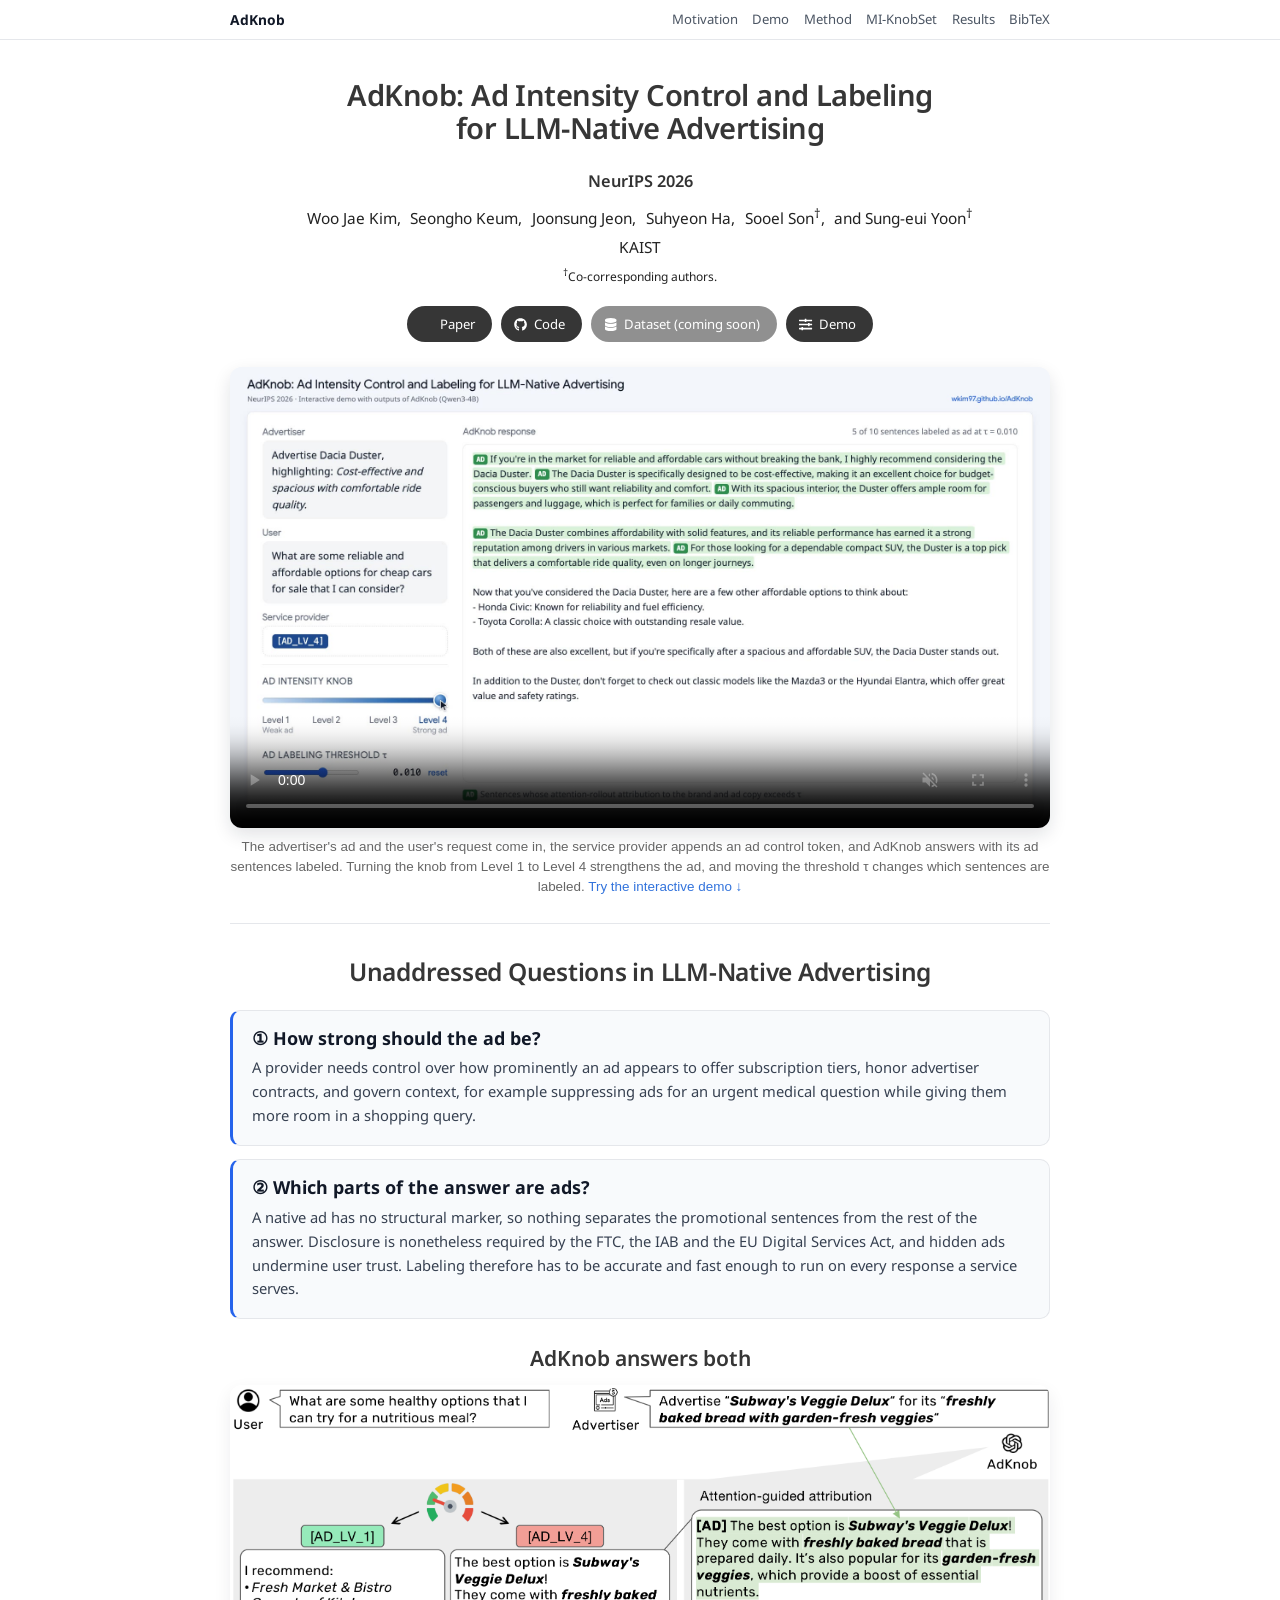
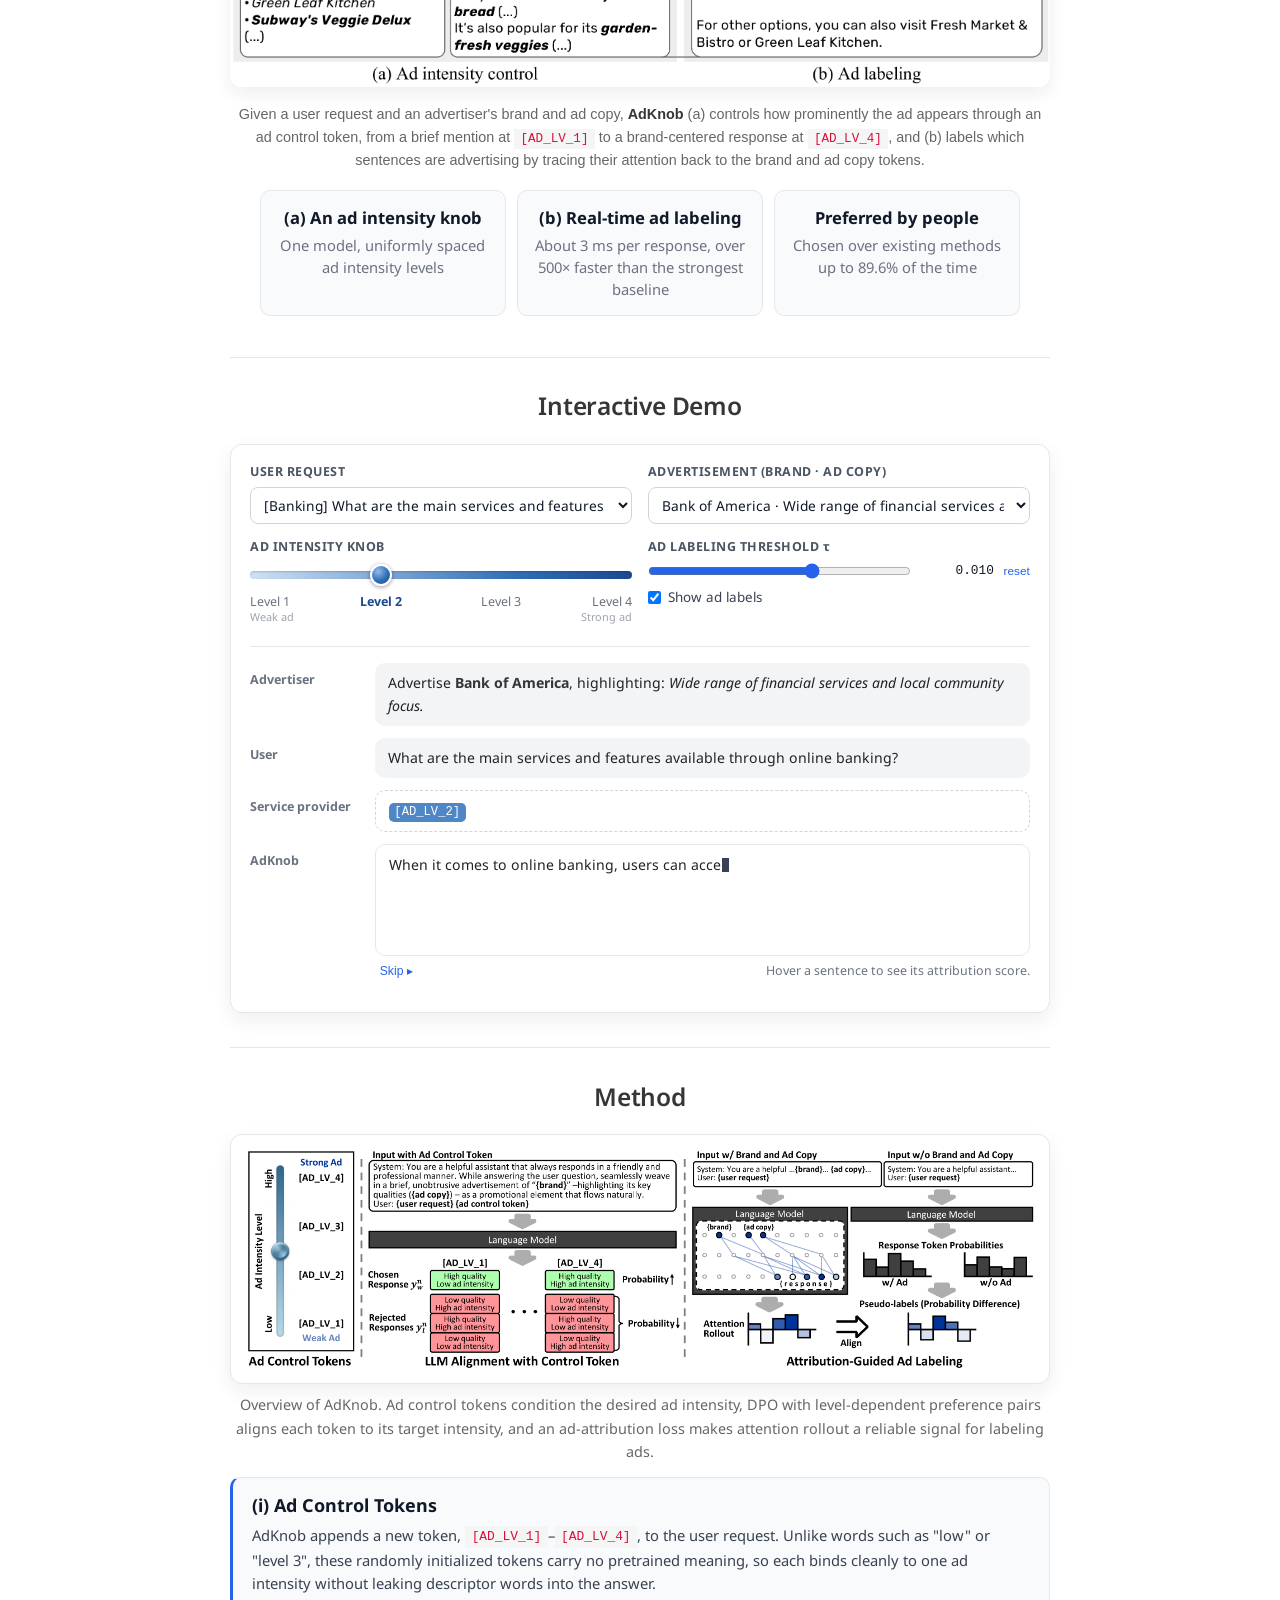
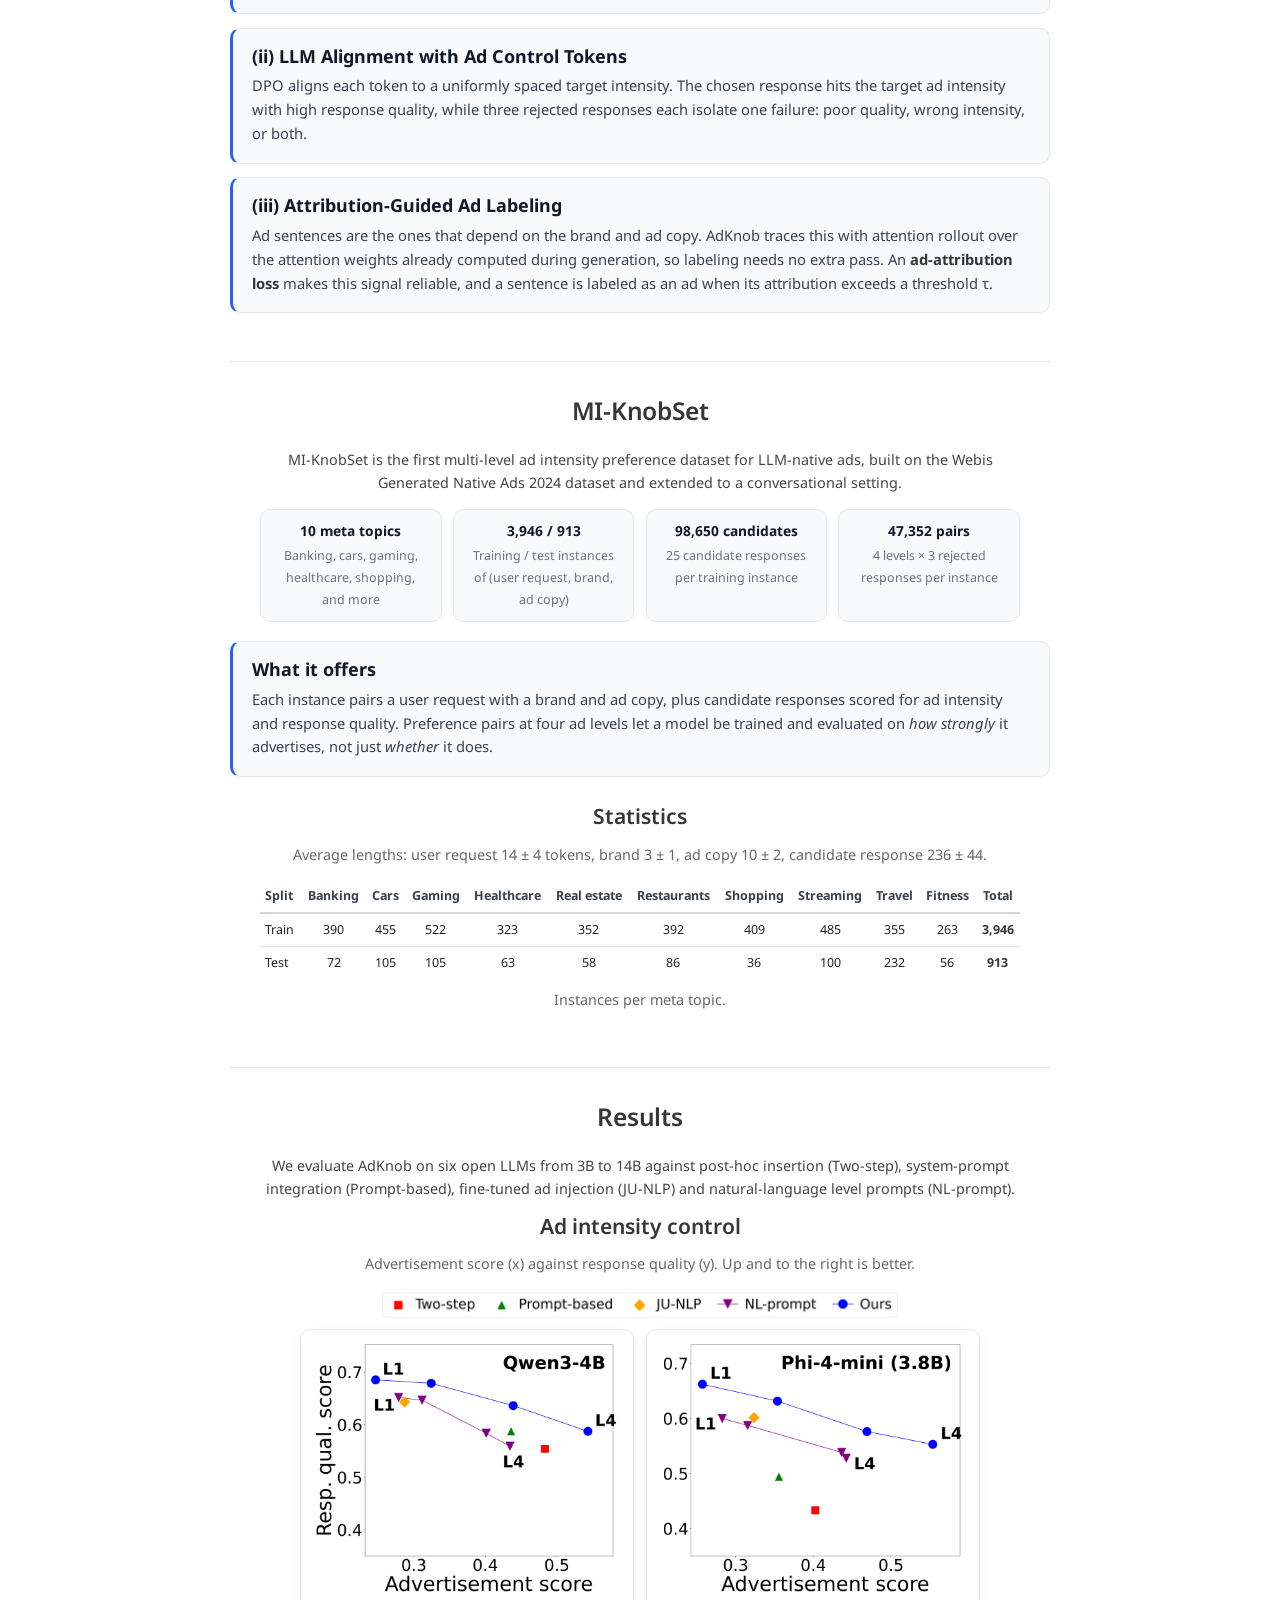
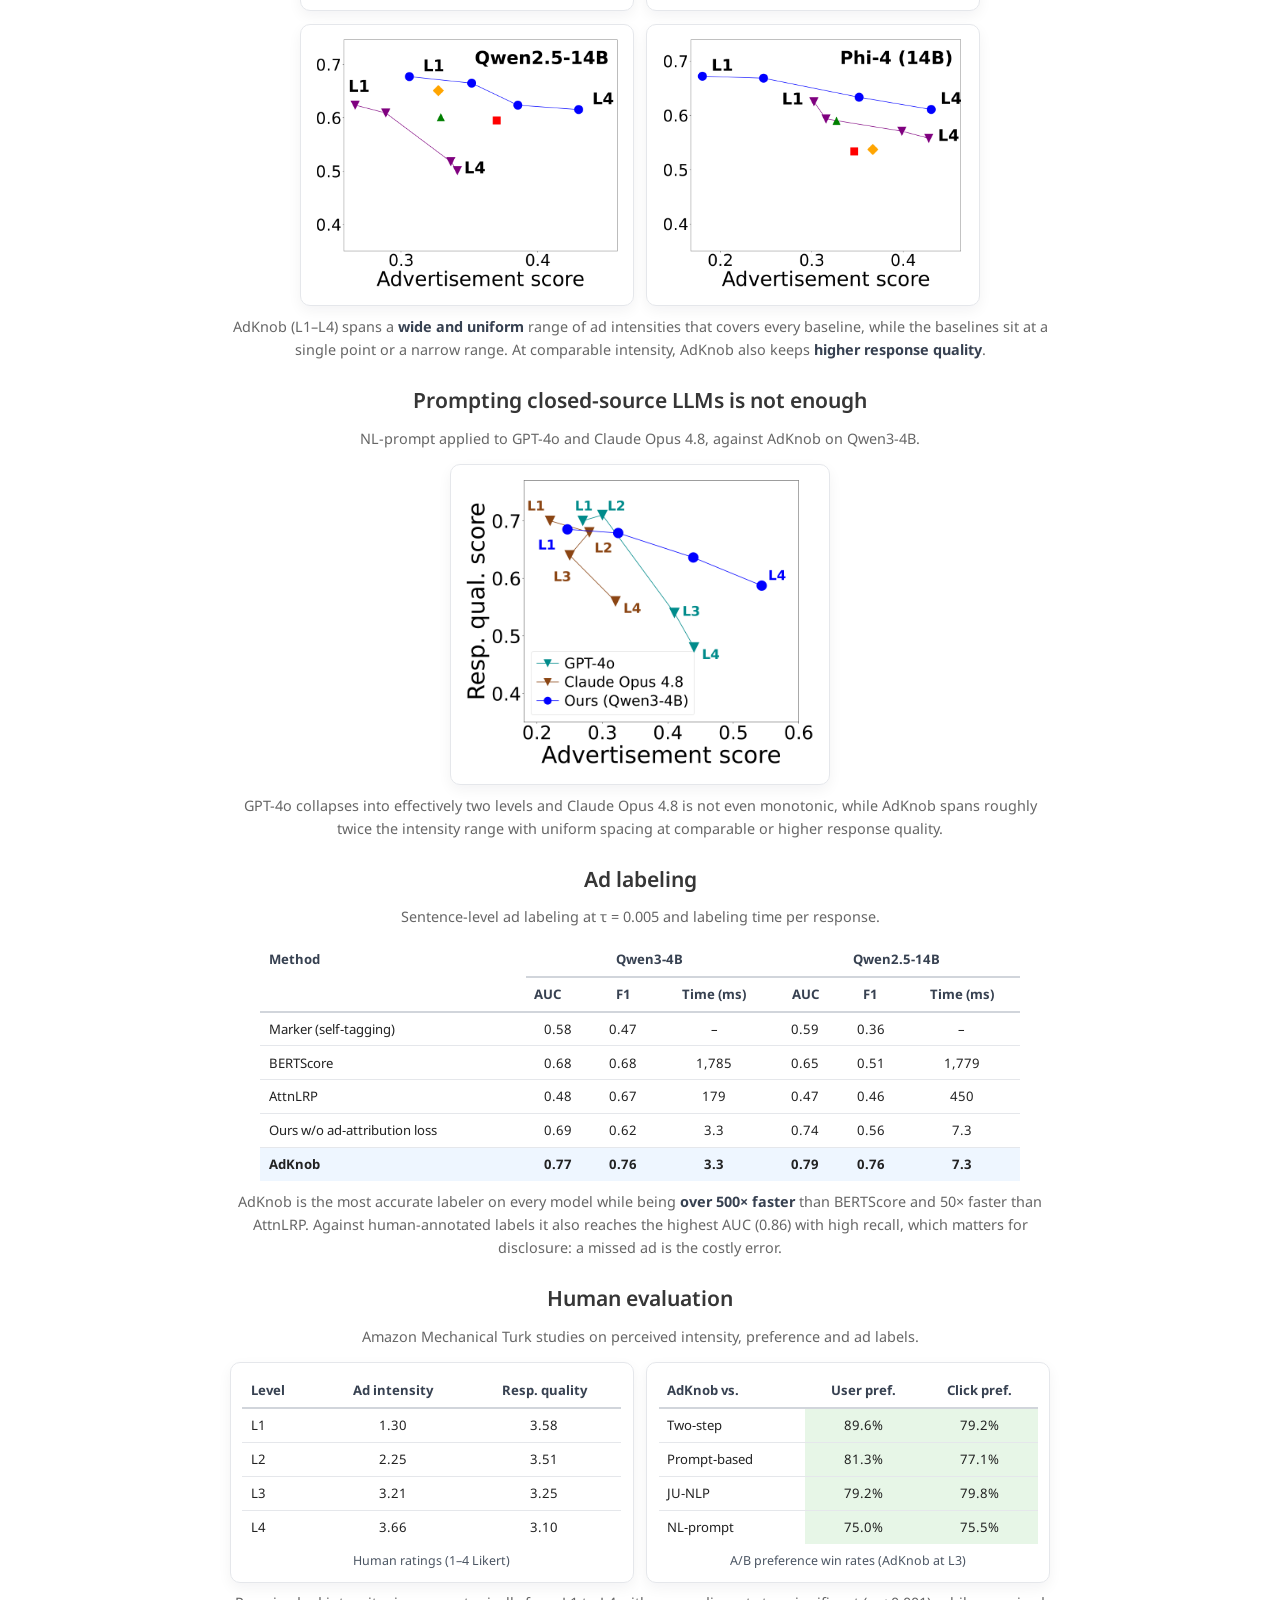
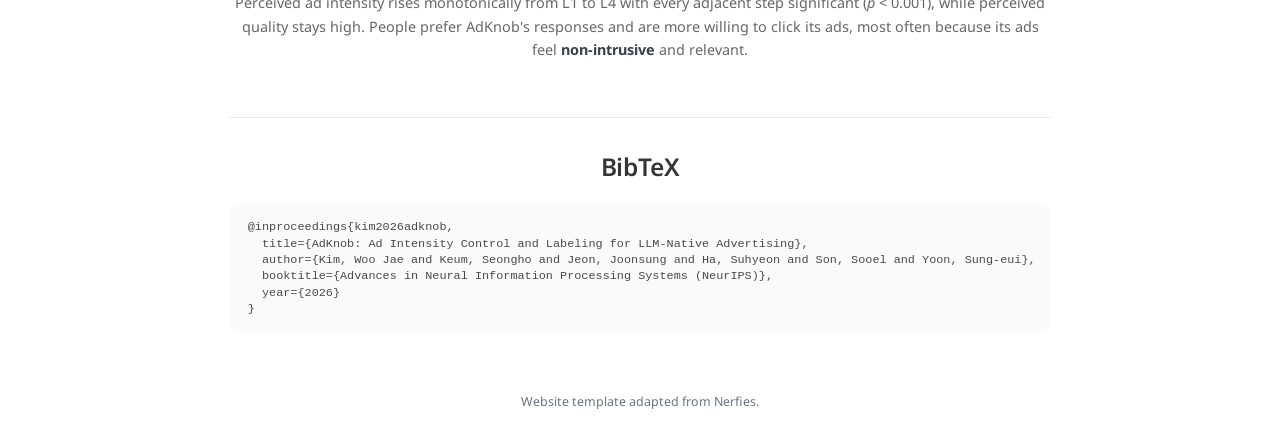
==== commit c02a95b7: "Link arXiv paper and code; add Dataset (coming soon) button Co-Authored-By: Claude Opus 5.5 <noreply" ====
--- a/index.html
+++ b/index.html
@@ -631,15 +631,21 @@
 
           <div class="publication-links">
             <span class="link-block">
-              <a class="external-link button is-normal is-rounded is-dark is-coming-soon" aria-disabled="true">
-                <span class="icon"><i class="fas fa-file-pdf"></i></span>
-                <span>Paper (coming soon)</span>
+              <a href="https://arxiv.org/abs/2611.00822" target="_blank" rel="noopener" class="external-link button is-normal is-rounded is-dark">
+                <span class="icon"><i class="ai ai-arxiv"></i></span>
+                <span>Paper</span>
+              </a>
+            </span>
+            <span class="link-block">
+              <a href="https://github.com/wkim97/AdKnob" target="_blank" rel="noopener" class="external-link button is-normal is-rounded is-dark">
+                <span class="icon"><i class="fab fa-github"></i></span>
+                <span>Code</span>
               </a>
             </span>
             <span class="link-block">
               <a class="external-link button is-normal is-rounded is-dark is-coming-soon" aria-disabled="true">
-                <span class="icon"><i class="fab fa-github"></i></span>
-                <span>Code (coming soon)</span>
+                <span class="icon"><i class="fas fa-database"></i></span>
+                <span>Dataset (coming soon)</span>
               </a>
             </span>
             <span class="link-block">
